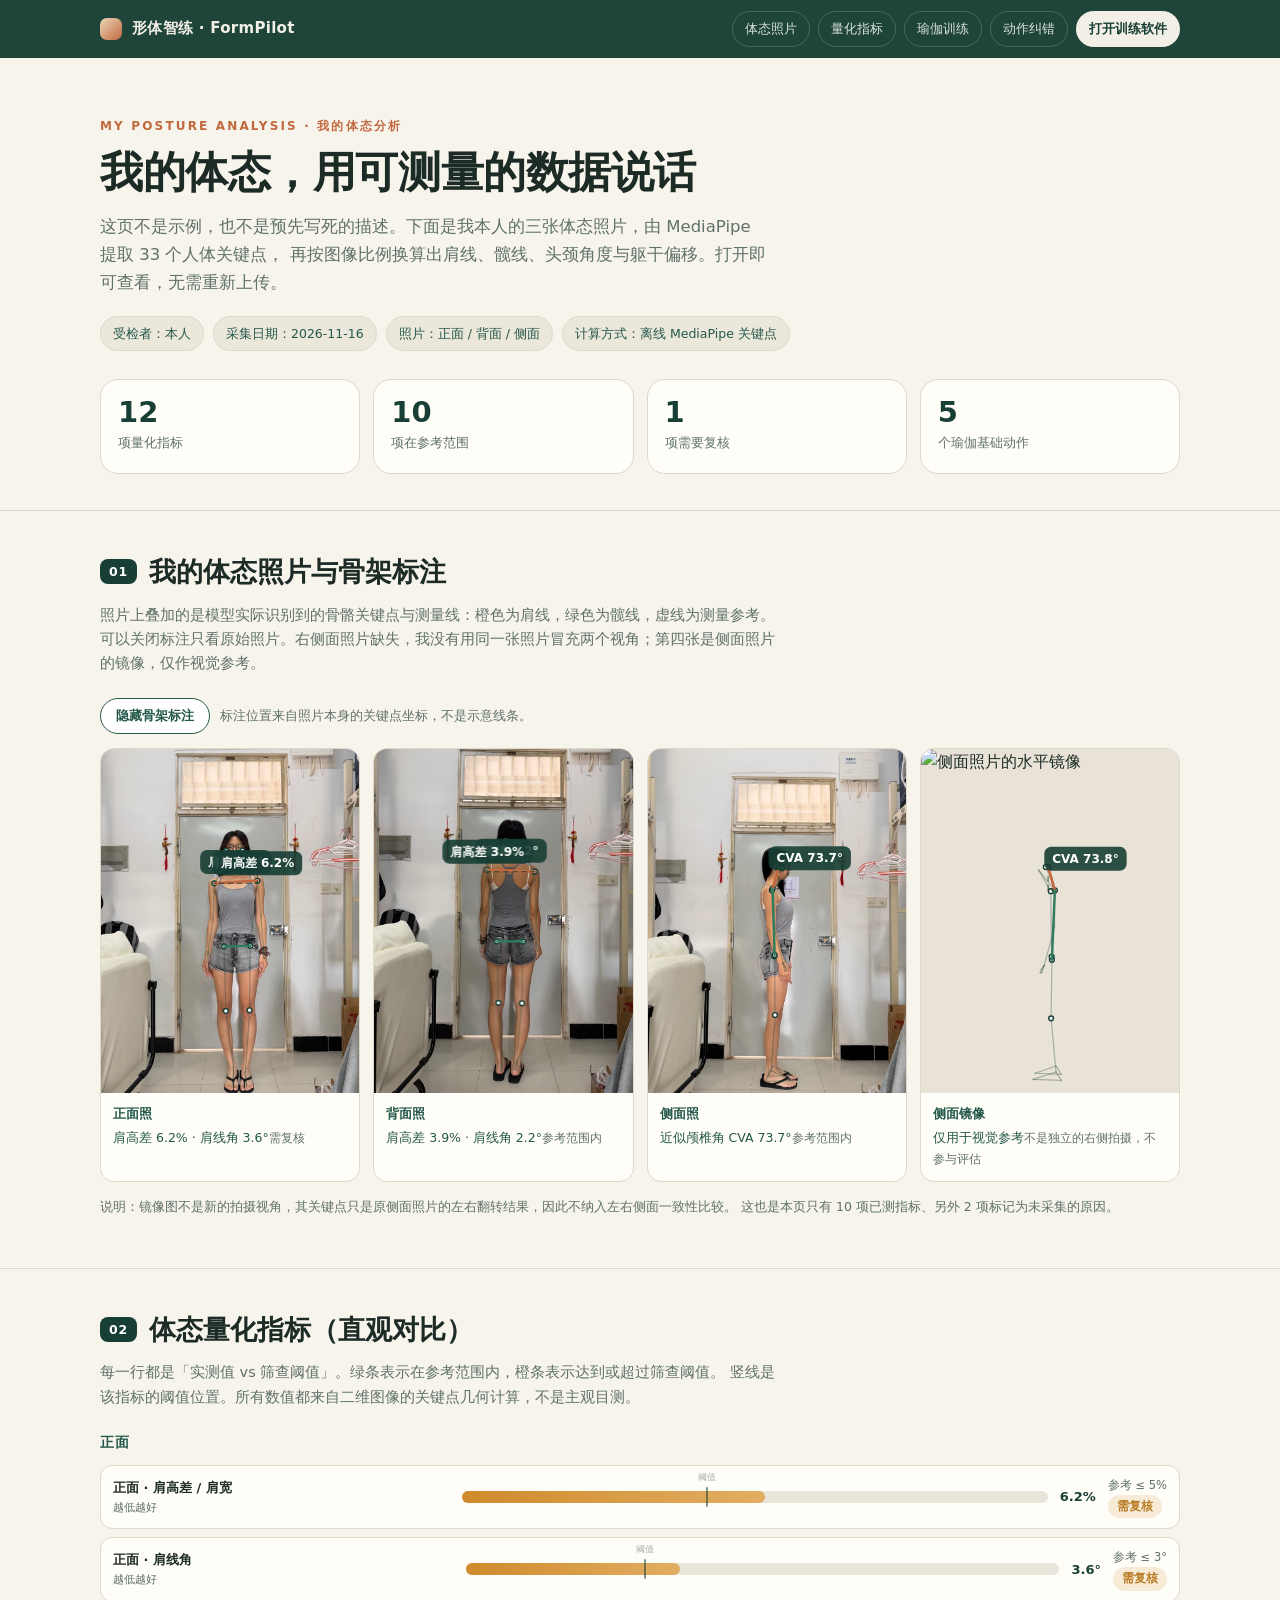
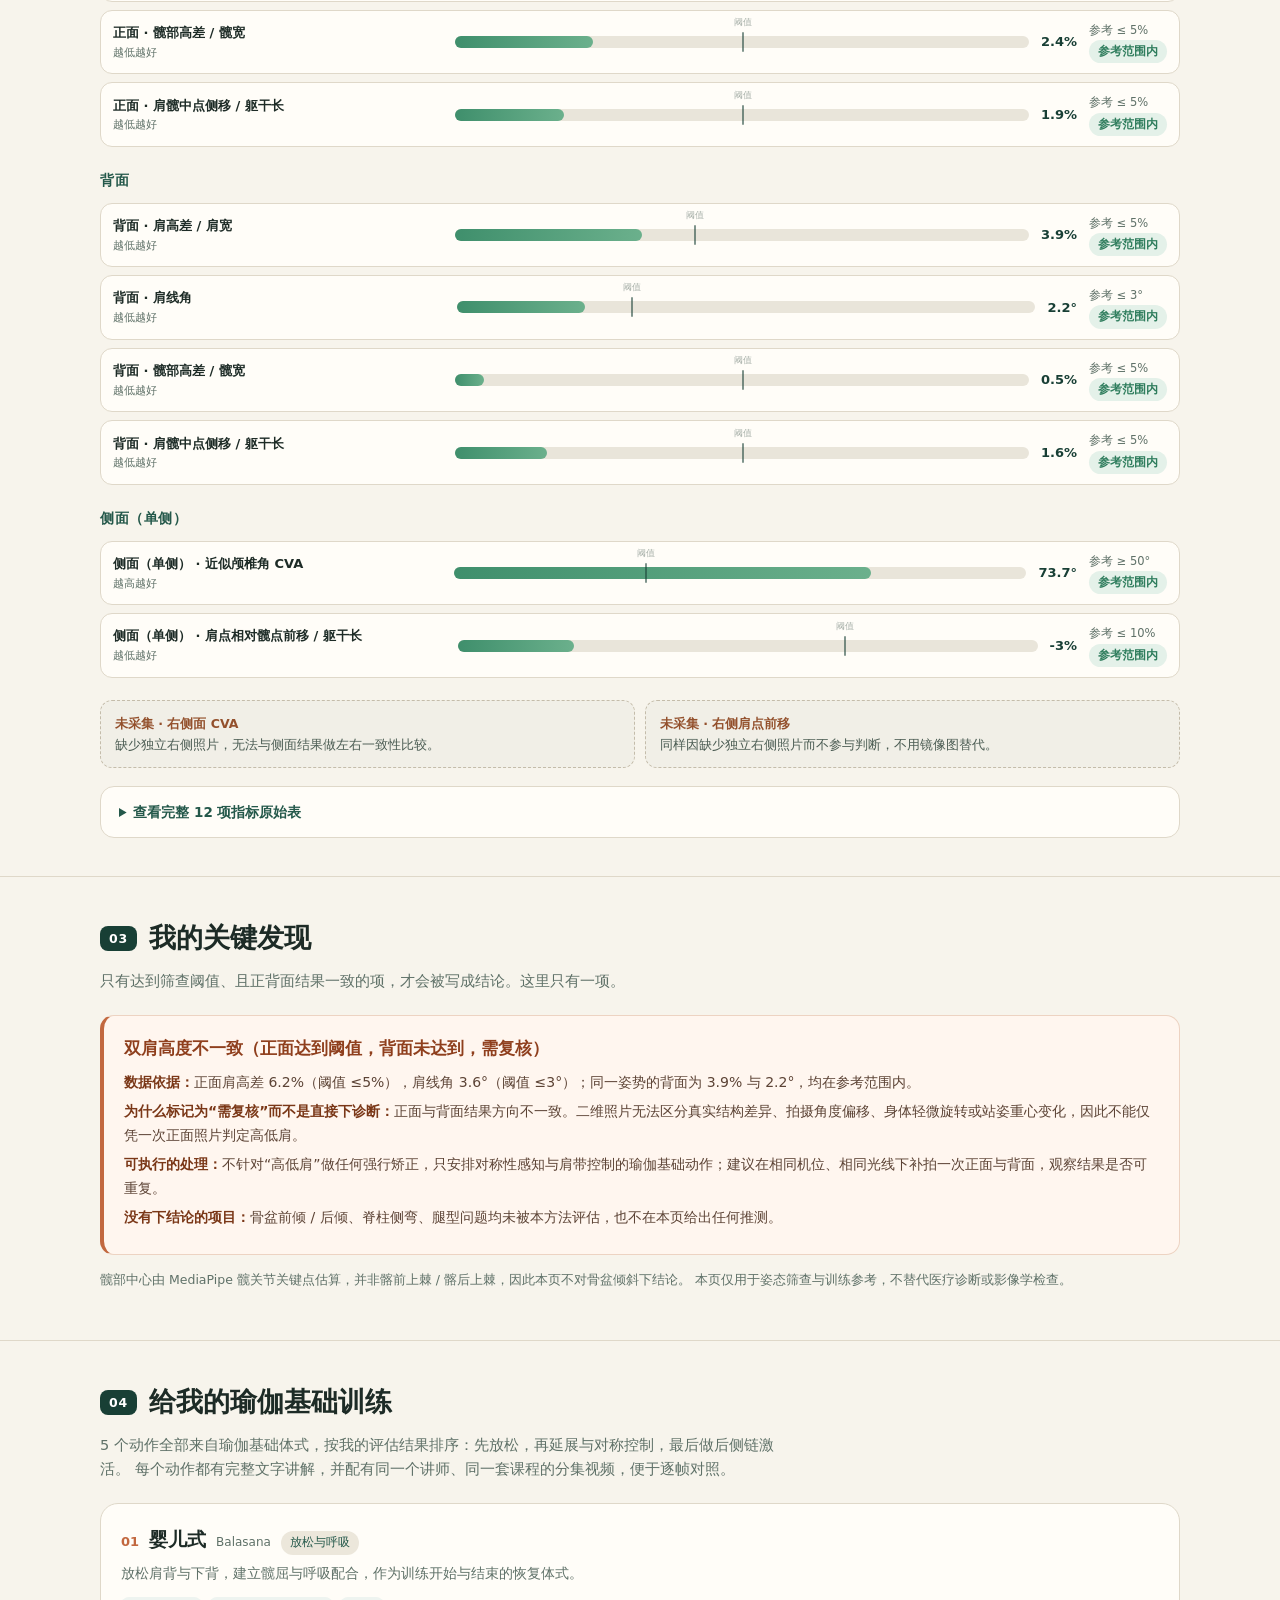
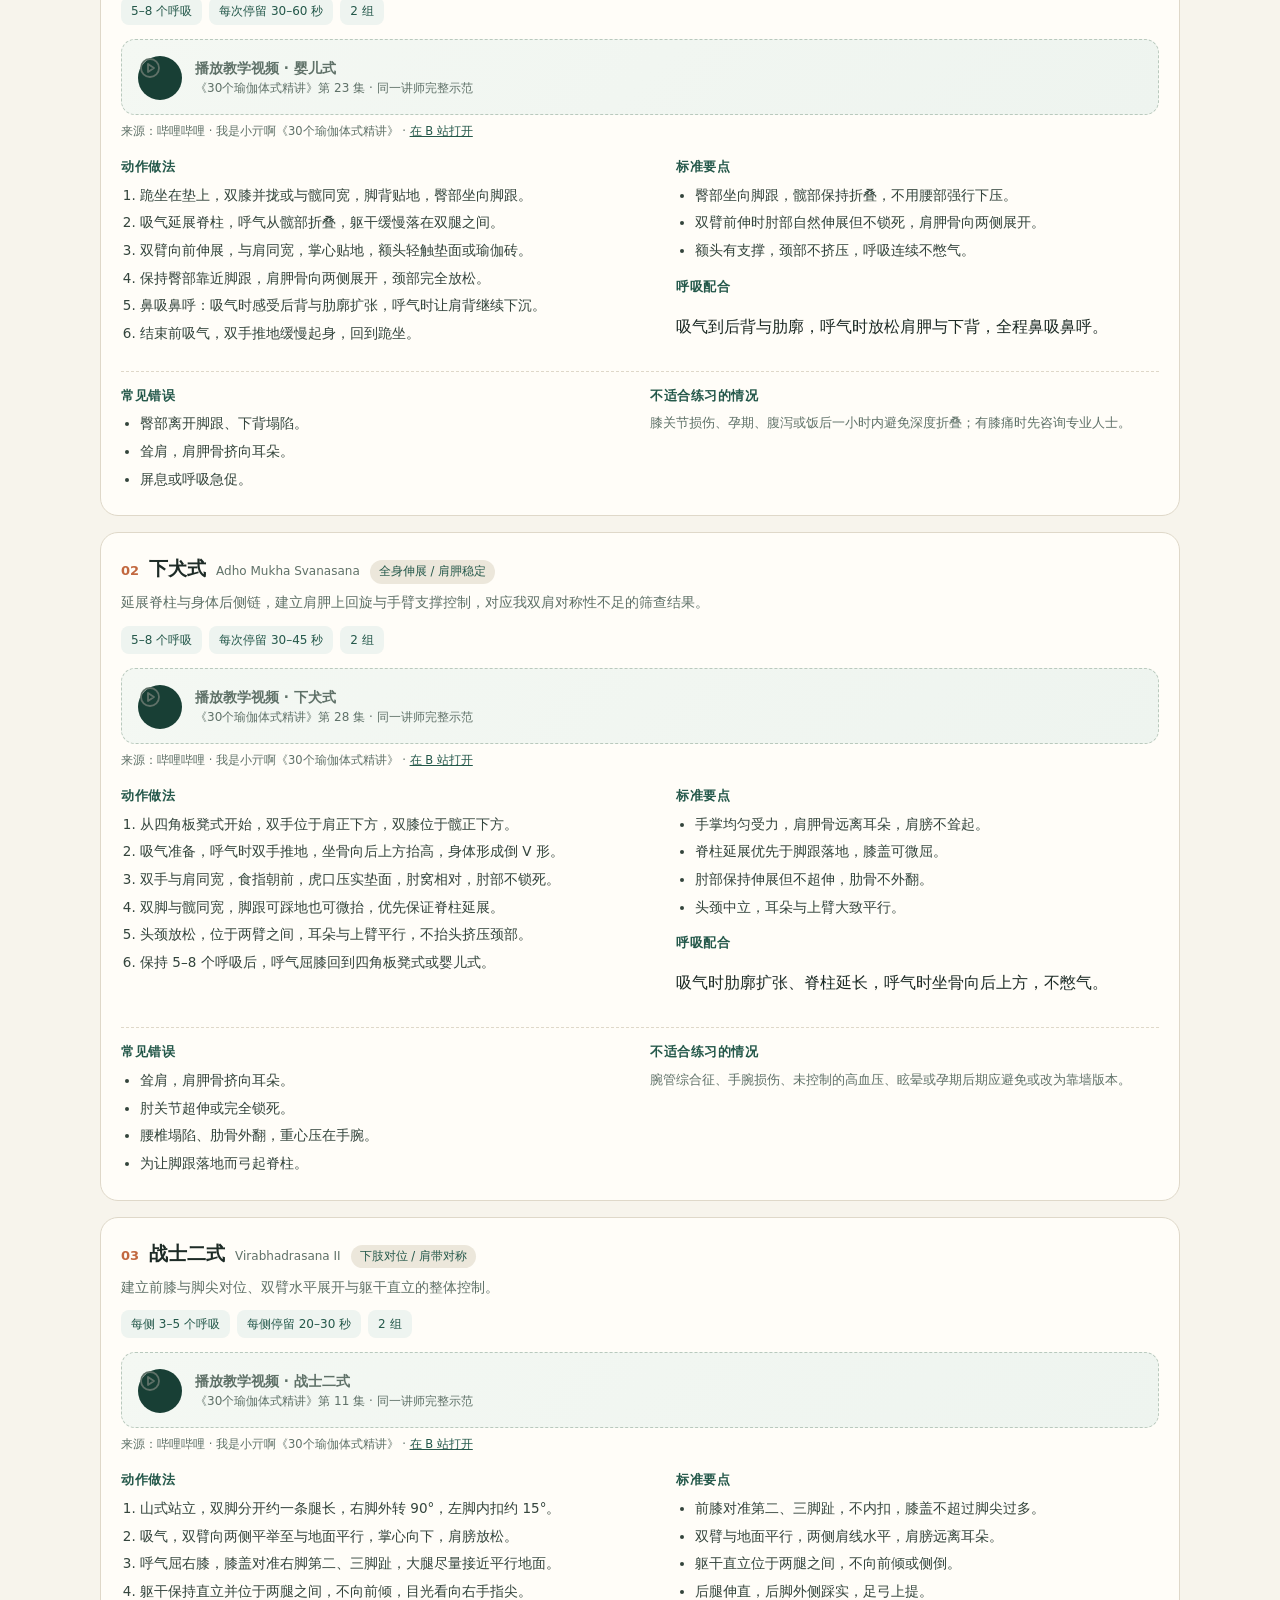
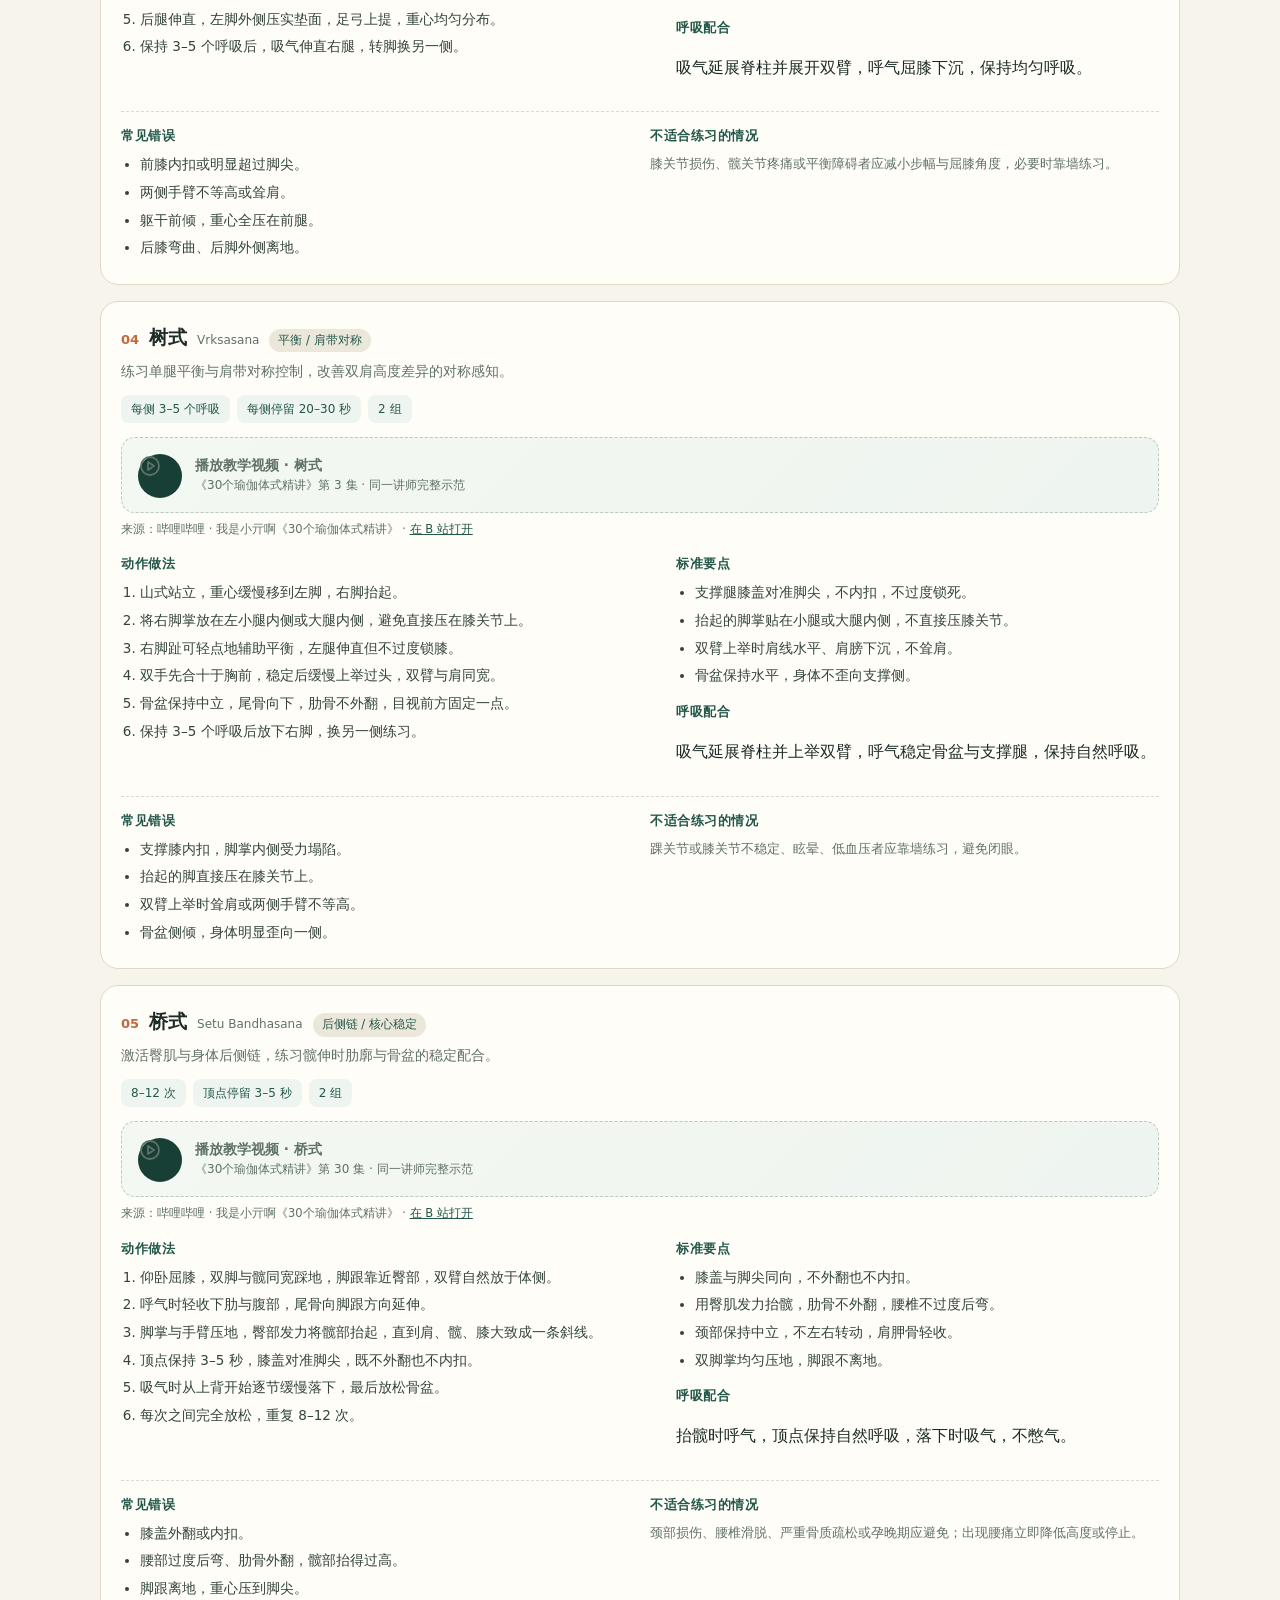
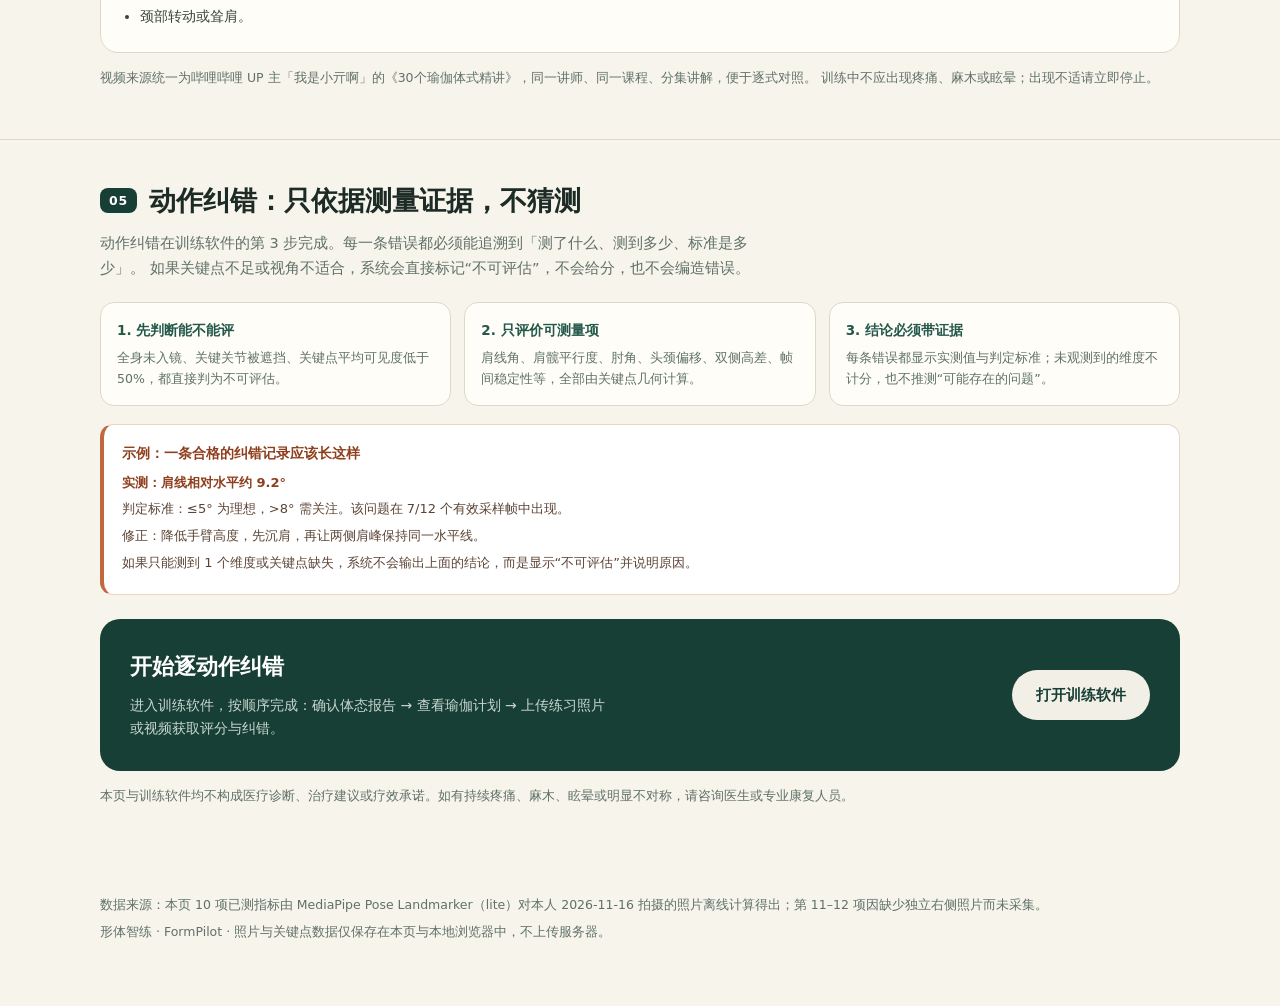
==== index.html @ f448813b "Rewrite personal posture report with photo overlays and yoga plan" ====
<!doctype html>
<html lang="zh-CN">
  <head>
    <meta charset="UTF-8" />
    <meta name="viewport" content="width=device-width, initial-scale=1.0" />
    <meta name="theme-color" content="#183f35" />
    <meta name="description" content="我的体态分析：四视图关键点量化、直观骨架标注、瑜伽基础训练与严格的动作纠错。" />
    <title>我的体态分析 · 形体智练 FormPilot</title>
    <style>
      :root {
        --forest: #183f35;
        --forest-2: #24584a;
        --cream: #f7f4ec;
        --sand: #ece7db;
        --paper: #fffdf8;
        --ink: #1d2b26;
        --muted: #5f7168;
        --terracotta: #c2683f;
        --line: #dfd8c9;
        --ok: #2f7d5d;
        --warn: #b8791f;
        --bad: #b04a3f;
        --radius: 18px;
      }
      * { box-sizing: border-box; }
      html { scroll-behavior: smooth; }
      body {
        margin: 0;
        background: var(--cream);
        color: var(--ink);
        font-family: "Noto Sans SC", "PingFang SC", "Microsoft YaHei", system-ui, sans-serif;
        line-height: 1.68;
        -webkit-font-smoothing: antialiased;
      }
      img { max-width: 100%; display: block; }
      a { color: var(--forest); }
      .wrap { width: min(1080px, 92vw); margin: 0 auto; }
      .topbar {
        position: sticky; top: 0; z-index: 30;
        background: rgba(24, 63, 53, 0.97);
        backdrop-filter: blur(8px);
        color: #f2efe6;
      }
      .topbar .wrap { display: flex; align-items: center; justify-content: space-between; gap: 14px; padding: 11px 0; }
      .brand { display: flex; align-items: center; gap: 10px; font-weight: 700; letter-spacing: .02em; font-size: 15px; }
      .brand i { width: 22px; height: 22px; border-radius: 7px; display: inline-block; background: linear-gradient(135deg, #e9d8b8, #c2683f); }
      .topbar nav { display: flex; gap: 8px; align-items: center; flex-wrap: wrap; }
      .topbar nav a {
        color: #d8e3dc; text-decoration: none; font-size: 13px;
        padding: 6px 12px; border-radius: 999px; border: 1px solid rgba(255,255,255,.18);
      }
      .topbar nav a.primary { background: #f2efe6; color: var(--forest); border-color: transparent; font-weight: 700; }
      header.hero { padding: 54px 0 24px; }
      .eyebrow { display: inline-block; font-size: 12px; letter-spacing: .18em; color: var(--terracotta); font-weight: 700; margin-bottom: 10px; }
      h1 { font-size: clamp(27px, 4vw, 43px); line-height: 1.24; margin: 0 0 14px; letter-spacing: -.01em; }
      .lede { font-size: 16.5px; color: var(--muted); max-width: 64ch; margin: 0 0 20px; }
      .meta-row { display: flex; flex-wrap: wrap; gap: 9px; }
      .chip { font-size: 12.5px; padding: 6px 12px; border-radius: 999px; background: var(--sand); color: var(--forest-2); border: 1px solid var(--line); }
      .tiles { display: grid; grid-template-columns: repeat(4, 1fr); gap: 13px; margin: 28px 0 12px; }
      .tile { background: var(--paper); border: 1px solid var(--line); border-radius: var(--radius); padding: 17px; }
      .tile b { display: block; font-size: 29px; line-height: 1.1; color: var(--forest); }
      .tile span { font-size: 12.5px; color: var(--muted); }
      section { padding: 38px 0; border-top: 1px solid var(--line); }
      .sec-head { display: flex; align-items: center; gap: 12px; margin-bottom: 8px; flex-wrap: wrap; }
      .sec-num { font-size: 12.5px; font-weight: 700; color: #fff; background: var(--forest); border-radius: 8px; padding: 2px 9px; letter-spacing: .06em; }
      h2 { font-size: clamp(21px, 2.4vw, 27px); margin: 0; }
      .sec-note { color: var(--muted); font-size: 14.5px; margin: 6px 0 22px; max-width: 74ch; }
      .photo-grid { display: grid; grid-template-columns: repeat(4, 1fr); gap: 13px; }
      figure { margin: 0; background: var(--paper); border: 1px solid var(--line); border-radius: 14px; overflow: hidden; }
      .shot { position: relative; aspect-ratio: 3 / 4; background: #e8e3d6; }
      .shot img { width: 100%; height: 100%; object-fit: contain; }
      .shot canvas { position: absolute; inset: 0; width: 100%; height: 100%; }
      figure figcaption { padding: 10px 12px 12px; font-size: 12.5px; color: var(--forest-2); }
      figure figcaption b { display: block; font-size: 13px; margin-bottom: 2px; }
      figure figcaption span { color: var(--muted); font-size: 11.5px; }
      .photo-tools { display: flex; align-items: center; gap: 10px; margin-bottom: 14px; flex-wrap: wrap; }
      .toggle-btn {
        border: 1px solid var(--forest-2); background: #fff; color: var(--forest-2);
        border-radius: 999px; padding: 8px 15px; font-size: 13px; font-weight: 600; cursor: pointer;
        font-family: inherit;
      }
      .toggle-btn[aria-pressed="false"] { opacity: .55; }
      .photo-tools .hint { font-size: 12.5px; color: var(--muted); }
      .metric-group { margin-bottom: 22px; }
      .metric-group h3 { font-size: 14px; color: var(--forest-2); margin: 0 0 10px; letter-spacing: .04em; }
      .bar-row {
        display: grid; grid-template-columns: minmax(150px, 1.15fr) minmax(160px, 2fr) auto auto;
        gap: 12px; align-items: center; padding: 10px 12px;
        background: var(--paper); border: 1px solid var(--line); border-radius: 12px; margin-bottom: 8px;
      }
      .bar-label { font-size: 13px; font-weight: 600; }
      .bar-label small { display: block; font-weight: 400; color: var(--muted); font-size: 11px; }
      .bar-track { position: relative; height: 12px; border-radius: 999px; background: #e9e5da; overflow: visible; }
      .bar-fill { height: 100%; border-radius: 999px; }
      .bar-fill.ok { background: linear-gradient(90deg, #3f8f6c, #6bb08c); }
      .bar-fill.warn { background: linear-gradient(90deg, #cf8a2c, #e2ae62); }
      .bar-fill.bad { background: linear-gradient(90deg, #b04a3f, #cf7a6f); }
      .bar-tick { position: absolute; top: -4px; bottom: -4px; width: 2px; background: var(--forest); opacity: .55; border-radius: 2px; }
      .bar-tick::after {
        content: "阈值"; position: absolute; top: -17px; left: 50%; transform: translateX(-50%);
        font-size: 9px; color: var(--muted); white-space: nowrap;
      }
      .bar-value { font-size: 13px; font-weight: 700; color: var(--forest); font-variant-numeric: tabular-nums; white-space: nowrap; }
      .bar-ref { font-size: 11.5px; color: var(--muted); white-space: nowrap; }
      .tag { display: inline-block; font-size: 11.5px; padding: 2px 9px; border-radius: 999px; white-space: nowrap; font-weight: 600; }
      .tag.ok { background: #e4f1e9; color: var(--ok); }
      .tag.warn { background: #f7ebd8; color: var(--warn); }
      .tag.bad { background: #f7e4e0; color: var(--bad); }
      .tag.neutral { background: #eeece3; color: var(--muted); }
      .unassessed { display: grid; grid-template-columns: repeat(2, 1fr); gap: 10px; margin-top: 12px; }
      .unassessed div { background: #f1efe7; border: 1px dashed #c4bcaa; border-radius: 12px; padding: 12px 14px; font-size: 12.5px; color: #4b5c53; }
      .unassessed b { color: #93502c; }
      .finding {
        margin-top: 20px; background: #fff6ef; border: 1px solid #edd3c2;
        border-left: 4px solid var(--terracotta); border-radius: 14px; padding: 18px 20px;
      }
      .finding h3 { margin: 0 0 8px; font-size: 17px; color: #8f3f1d; }
      .finding p { margin: 6px 0; font-size: 14px; color: #5c4335; }
      .finding strong { color: #7a3717; }
      .fineprint { font-size: 12.5px; color: var(--muted); margin-top: 14px; }
      details.raw { margin-top: 18px; background: var(--paper); border: 1px solid var(--line); border-radius: 14px; padding: 14px 18px; overflow-x: auto; }
      details.raw summary { cursor: pointer; font-size: 13.5px; font-weight: 700; color: var(--forest-2); }
      details.raw table { min-width: 540px; }
      table { width: 100%; border-collapse: collapse; font-size: 13px; margin-top: 12px; }
      thead th { background: var(--sand); text-align: left; padding: 10px; font-size: 12px; color: var(--forest-2); }
      tbody td { padding: 10px; border-top: 1px solid var(--line); vertical-align: top; }
      tbody td.val { font-variant-numeric: tabular-nums; font-weight: 700; color: var(--forest); white-space: nowrap; }
      .plan-grid { display: grid; gap: 16px; }
      .ex { background: var(--paper); border: 1px solid var(--line); border-radius: var(--radius); padding: 20px; }
      .ex-head { display: flex; align-items: baseline; gap: 10px; flex-wrap: wrap; margin-bottom: 4px; }
      .ex-head .idx { font-size: 13px; font-weight: 700; color: var(--terracotta); }
      .ex-head h3 { margin: 0; font-size: 19px; }
      .ex-head .sanskrit { font-size: 12px; color: var(--muted); font-weight: 400; }
      .ex-head .cat { font-size: 11.5px; color: var(--forest-2); background: var(--sand); padding: 2px 9px; border-radius: 999px; }
      .ex .target { color: var(--muted); font-size: 13.5px; margin: 6px 0 12px; }
      .dose { display: flex; flex-wrap: wrap; gap: 7px; margin-bottom: 14px; }
      .dose span { font-size: 12px; background: #eef4f0; color: var(--forest-2); border-radius: 8px; padding: 4px 10px; }
      .ex-body { display: grid; grid-template-columns: 1.05fr .95fr; gap: 22px; }
      .ex h4 { margin: 14px 0 6px; font-size: 13px; color: var(--forest-2); letter-spacing: .04em; }
      .ex h4:first-child { margin-top: 0; }
      .ex ol, .ex ul { margin: 0; padding-left: 19px; font-size: 13.5px; color: #33443c; }
      .ex li { margin: 5px 0; }
      .video-block { margin-bottom: 15px; }
      .video-poster {
        display: flex; align-items: center; gap: 13px; padding: 14px 16px;
        border: 1px dashed #b9c9bd; border-radius: 14px;
        background: linear-gradient(135deg, #f4f8f3, #eef4ef);
        cursor: pointer; color: var(--forest); width: 100%; text-align: left; font-family: inherit;
      }
      .video-poster:hover { border-color: var(--forest-2); }
      .play-badge { width: 44px; height: 44px; border-radius: 50%; background: var(--forest); color: #fff; display: grid; place-items: center; flex: 0 0 auto; }
      .video-poster strong { display: block; font-size: 13.5px; }
      .video-poster span { display: block; font-size: 12px; color: var(--muted); margin-top: 2px; }
      .video-frame { position: relative; width: 100%; aspect-ratio: 16 / 9; border-radius: 14px; overflow: hidden; background: #000; }
      .video-frame iframe { position: absolute; inset: 0; width: 100%; height: 100%; border: 0; }
      .video-source { margin-top: 8px; font-size: 11.5px; line-height: 1.55; color: var(--muted); }
      .video-source a { color: var(--forest-2); }
      .caution { margin-top: 14px; padding-top: 13px; border-top: 1px dashed var(--line); display: grid; grid-template-columns: 1fr 1fr; gap: 20px; }
      .caution p { margin: 0; font-size: 12.5px; color: var(--muted); }
      .review-grid { display: grid; grid-template-columns: repeat(3, 1fr); gap: 13px; margin: 18px 0; }
      .review-card { background: var(--paper); border: 1px solid var(--line); border-radius: 14px; padding: 16px; }
      .review-card b { display: block; font-size: 13.5px; margin-bottom: 5px; color: var(--forest-2); }
      .review-card p { margin: 0; font-size: 12.5px; color: var(--muted); }
      .evidence-demo { margin-top: 18px; background: #fff; border: 1px solid #edd3c2; border-left: 4px solid var(--terracotta); border-radius: 13px; padding: 15px 18px; }
      .evidence-demo strong { color: #8f3f1d; font-size: 14px; }
      .evidence-demo p { margin: 5px 0; font-size: 13px; color: #5c4335; }
      .evidence-demo .measured { font-weight: 700; color: #8f3f1d; }
      .cta {
        margin: 20px 0 0; background: var(--forest); color: #f2efe6; border-radius: 20px;
        padding: 30px; display: flex; gap: 24px; align-items: center; justify-content: space-between; flex-wrap: wrap;
      }
      .cta h2 { color: #fff; font-size: 22px; margin: 0 0 8px; }
      .cta p { margin: 0; color: #c9d8d1; font-size: 14px; max-width: 54ch; }
      .btn { display: inline-block; text-decoration: none; font-weight: 700; font-size: 14.5px; background: #f2efe6; color: var(--forest); padding: 13px 24px; border-radius: 999px; }
      footer { padding: 32px 0 58px; font-size: 12.5px; color: var(--muted); }
      footer p { margin: 6px 0; }
      @media (max-width: 900px) {
        .photo-grid { grid-template-columns: repeat(2, 1fr); }
        .tiles { grid-template-columns: repeat(2, 1fr); }
        .bar-row { grid-template-columns: 1fr auto; row-gap: 7px; }
        .bar-track { grid-column: 1 / -1; grid-row: 2; }
        .bar-ref { grid-column: 1 / -1; }
        .ex-body, .caution { grid-template-columns: 1fr; }
        .review-grid { grid-template-columns: 1fr; }
      }
      @media (max-width: 600px) {
        .topbar .wrap { flex-direction: column; align-items: flex-start; gap: 7px; }
        .topbar nav { width: 100%; }
        .topbar nav a { font-size: 12px; padding: 5px 10px; }
        header.hero { padding: 32px 0 14px; }
        section { padding: 28px 0; }
        .unassessed { grid-template-columns: 1fr; }
        .tile b { font-size: 24px; }
        .cta { padding: 22px; }
        .ex { padding: 16px; }
      }
      @media print {
        .topbar, .cta, .photo-tools { display: none; }
        body { background: #fff; }
        section { break-inside: avoid; }
      }
    </style>
  </head>
  <body>
    <div class="topbar">
      <div class="wrap">
        <div class="brand"><i aria-hidden="true"></i>形体智练 · FormPilot</div>
        <nav>
          <a href="#photos">体态照片</a>
          <a href="#metrics">量化指标</a>
          <a href="#yoga">瑜伽训练</a>
          <a href="#review">动作纠错</a>
          <a class="primary" href="./app.html">打开训练软件</a>
        </nav>
      </div>
    </div>

    <header class="hero">
      <div class="wrap">
        <span class="eyebrow">MY POSTURE ANALYSIS · 我的体态分析</span>
        <h1>我的体态，用可测量的数据说话</h1>
        <p class="lede">
          这页不是示例，也不是预先写死的描述。下面是我本人的三张体态照片，由 MediaPipe 提取 33 个人体关键点，
          再按图像比例换算出肩线、髋线、头颈角度与躯干偏移。打开即可查看，无需重新上传。
        </p>
        <div class="meta-row">
          <span class="chip">受检者：本人</span>
          <span class="chip">采集日期：2026-11-16</span>
          <span class="chip">照片：正面 / 背面 / 侧面</span>
          <span class="chip">计算方式：离线 MediaPipe 关键点</span>
        </div>
        <div class="tiles">
          <div class="tile"><b>12</b><span>项量化指标</span></div>
          <div class="tile"><b>10</b><span>项在参考范围</span></div>
          <div class="tile"><b>1</b><span>项需要复核</span></div>
          <div class="tile"><b>5</b><span>个瑜伽基础动作</span></div>
        </div>
      </div>
    </header>

    <section id="photos">
      <div class="wrap">
        <div class="sec-head"><span class="sec-num">01</span><h2>我的体态照片与骨架标注</h2></div>
        <p class="sec-note">
          照片上叠加的是模型实际识别到的骨骼关键点与测量线：橙色为肩线，绿色为髋线，虚线为测量参考。
          可以关闭标注只看原始照片。右侧面照片缺失，我没有用同一张照片冒充两个视角；第四张是侧面照片的镜像，仅作视觉参考。
        </p>
        <div class="photo-tools">
          <button class="toggle-btn" id="skeleton-toggle" aria-pressed="true">隐藏骨架标注</button>
          <span class="hint">标注位置来自照片本身的关键点坐标，不是示意线条。</span>
        </div>
        <div class="photo-grid" id="photo-grid">
          <figure data-view="front">
            <div class="shot"><img src="./case-assets/front.jpg" alt="正面体态照片" /><canvas></canvas></div>
            <figcaption><b>正面照</b>肩高差 6.2% · 肩线角 3.6°<span>需复核</span></figcaption>
          </figure>
          <figure data-view="back">
            <div class="shot"><img src="./case-assets/back.jpg" alt="背面体态照片" /><canvas></canvas></div>
            <figcaption><b>背面照</b>肩高差 3.9% · 肩线角 2.2°<span>参考范围内</span></figcaption>
          </figure>
          <figure data-view="side">
            <div class="shot"><img src="./case-assets/side.jpg" alt="侧面体态照片" /><canvas></canvas></div>
            <figcaption><b>侧面照</b>近似颅椎角 CVA 73.7°<span>参考范围内</span></figcaption>
          </figure>
          <figure data-view="side_mirror">
            <div class="shot"><img src="./case-assets/side-mirror.jpg" alt="侧面照片的水平镜像" /><canvas></canvas></div>
            <figcaption><b>侧面镜像</b>仅用于视觉参考<span>不是独立的右侧拍摄，不参与评估</span></figcaption>
          </figure>
        </div>
        <p class="fineprint">
          说明：镜像图不是新的拍摄视角，其关键点只是原侧面照片的左右翻转结果，因此不纳入左右侧面一致性比较。
          这也是本页只有 10 项已测指标、另外 2 项标记为未采集的原因。
        </p>
      </div>
    </section>

    <section id="metrics">
      <div class="wrap">
        <div class="sec-head"><span class="sec-num">02</span><h2>体态量化指标（直观对比）</h2></div>
        <p class="sec-note">
          每一行都是「实测值 vs 筛查阈值」。绿条表示在参考范围内，橙条表示达到或超过筛查阈值。
          竖线是该指标的阈值位置。所有数值都来自二维图像的关键点几何计算，不是主观目测。
        </p>
        <div id="metric-bars"></div>
        <div class="unassessed">
          <div><b>未采集 · 右侧面 CVA</b><br />缺少独立右侧照片，无法与侧面结果做左右一致性比较。</div>
          <div><b>未采集 · 右侧肩点前移</b><br />同样因缺少独立右侧照片而不参与判断，不用镜像图替代。</div>
        </div>
        <details class="raw">
          <summary>查看完整 12 项指标原始表</summary>
          <table>
            <thead><tr><th>评估指标</th><th>测量结果</th><th>筛查参考</th><th>结论</th></tr></thead>
            <tbody>
              <tr><td>正面 · 肩高差 / 肩宽</td><td class="val">6.2%</td><td>≤ 5%，且肩线角 ≤ 3°</td><td><span class="tag warn">需复核</span></td></tr>
              <tr><td>正面 · 肩线角</td><td class="val">3.6°</td><td>≤ 3°</td><td><span class="tag warn">需复核</span></td></tr>
              <tr><td>正面 · 髋部关键点高差 / 髋宽</td><td class="val">2.4%</td><td>≤ 5%（仅对称性参考）</td><td><span class="tag ok">未见异常</span></td></tr>
              <tr><td>正面 · 肩髋中点侧移 / 躯干长</td><td class="val">1.9%</td><td>≤ 5%</td><td><span class="tag ok">未见异常</span></td></tr>
              <tr><td>背面 · 肩高差 / 肩宽</td><td class="val">3.9%</td><td>≤ 5%</td><td><span class="tag ok">未见异常</span></td></tr>
              <tr><td>背面 · 肩线角</td><td class="val">2.2°</td><td>≤ 3°</td><td><span class="tag ok">未见异常</span></td></tr>
              <tr><td>背面 · 髋部关键点高差 / 髋宽</td><td class="val">0.5%</td><td>≤ 5%（仅对称性参考）</td><td><span class="tag ok">未见异常</span></td></tr>
              <tr><td>背面 · 肩髋中点侧移 / 躯干长</td><td class="val">1.6%</td><td>≤ 5%</td><td><span class="tag ok">未见异常</span></td></tr>
              <tr><td>侧面 · 近似颅椎角 CVA</td><td class="val">73.7°</td><td>通常 ≥ 50°</td><td><span class="tag ok">未见异常</span></td></tr>
              <tr><td>侧面 · 肩点相对髋点前移 / 躯干长</td><td class="val">-3.0%</td><td>≤ 10%</td><td><span class="tag ok">未见异常</span></td></tr>
              <tr><td>右侧面 · 近似颅椎角 CVA</td><td class="val">未采集</td><td>通常 ≥ 50°</td><td><span class="tag neutral">不可评估</span></td></tr>
              <tr><td>右侧面 · 肩点相对髋点前移 / 躯干长</td><td class="val">未采集</td><td>≤ 10%</td><td><span class="tag neutral">不可评估</span></td></tr>
            </tbody>
          </table>
        </details>
      </div>
    </section>

    <section>
      <div class="wrap">
        <div class="sec-head"><span class="sec-num">03</span><h2>我的关键发现</h2></div>
        <p class="sec-note">只有达到筛查阈值、且正背面结果一致的项，才会被写成结论。这里只有一项。</p>
        <div class="finding">
          <h3>双肩高度不一致（正面达到阈值，背面未达到，需复核）</h3>
          <p><strong>数据依据：</strong>正面肩高差 6.2%（阈值 ≤5%），肩线角 3.6°（阈值 ≤3°）；同一姿势的背面为 3.9% 与 2.2°，均在参考范围内。</p>
          <p><strong>为什么标记为“需复核”而不是直接下诊断：</strong>正面与背面结果方向不一致。二维照片无法区分真实结构差异、拍摄角度偏移、身体轻微旋转或站姿重心变化，因此不能仅凭一次正面照片判定高低肩。</p>
          <p><strong>可执行的处理：</strong>不针对“高低肩”做任何强行矫正，只安排对称性感知与肩带控制的瑜伽基础动作；建议在相同机位、相同光线下补拍一次正面与背面，观察结果是否可重复。</p>
          <p><strong>没有下结论的项目：</strong>骨盆前倾 / 后倾、脊柱侧弯、腿型问题均未被本方法评估，也不在本页给出任何推测。</p>
        </div>
        <p class="fineprint">
          髋部中心由 MediaPipe 髋关节关键点估算，并非髂前上棘 / 髂后上棘，因此本页不对骨盆倾斜下结论。
          本页仅用于姿态筛查与训练参考，不替代医疗诊断或影像学检查。
        </p>
      </div>
    </section>

    <section id="yoga">
      <div class="wrap">
        <div class="sec-head"><span class="sec-num">04</span><h2>给我的瑜伽基础训练</h2></div>
        <p class="sec-note">
          5 个动作全部来自瑜伽基础体式，按我的评估结果排序：先放松，再延展与对称控制，最后做后侧链激活。
          每个动作都有完整文字讲解，并配有同一个讲师、同一套课程的分集视频，便于逐帧对照。
        </p>
        <div class="plan-grid">
          <article class="ex">
            <div class="ex-head"><span class="idx">01</span><h3>婴儿式</h3><span class="sanskrit">Balasana</span><span class="cat">放松与呼吸</span></div>
            <p class="target">放松肩背与下背，建立髋屈与呼吸配合，作为训练开始与结束的恢复体式。</p>
            <div class="dose"><span>5–8 个呼吸</span><span>每次停留 30–60 秒</span><span>2 组</span></div>
            <div class="video-block">
              <button class="video-poster" data-src="https://player.bilibili.com/player.html?bvid=BV12K4y1U7C4&page=23&high_quality=1&danmaku=0" data-url="https://www.bilibili.com/video/BV12K4y1U7C4?p=23">
                <span class="play-badge"><svg width="24" height="24" viewBox="0 0 24 24" fill="none" stroke="currentColor" stroke-width="1.8" stroke-linecap="round" stroke-linejoin="round"><circle cx="12" cy="12" r="9"/><path d="m10 8 6 4-6 4Z"/></svg></span>
                <span><strong>播放教学视频 · 婴儿式</strong><span>《30个瑜伽体式精讲》第 23 集 · 同一讲师完整示范</span></span>
              </button>
              <div class="video-source">来源：哔哩哔哩 · 我是小亓啊《30个瑜伽体式精讲》 · <a href="https://www.bilibili.com/video/BV12K4y1U7C4?p=23" target="_blank" rel="noopener">在 B 站打开</a></div>
            </div>
            <div class="ex-body">
              <div>
                <h4>动作做法</h4>
                <ol>
                  <li>跪坐在垫上，双膝并拢或与髋同宽，脚背贴地，臀部坐向脚跟。</li>
                  <li>吸气延展脊柱，呼气从髋部折叠，躯干缓慢落在双腿之间。</li>
                  <li>双臂向前伸展，与肩同宽，掌心贴地，额头轻触垫面或瑜伽砖。</li>
                  <li>保持臀部靠近脚跟，肩胛骨向两侧展开，颈部完全放松。</li>
                  <li>鼻吸鼻呼：吸气时感受后背与肋廓扩张，呼气时让肩背继续下沉。</li>
                  <li>结束前吸气，双手推地缓慢起身，回到跪坐。</li>
                </ol>
              </div>
              <div>
                <h4>标准要点</h4>
                <ul>
                  <li>臀部坐向脚跟，髋部保持折叠，不用腰部强行下压。</li>
                  <li>双臂前伸时肘部自然伸展但不锁死，肩胛骨向两侧展开。</li>
                  <li>额头有支撑，颈部不挤压，呼吸连续不憋气。</li>
                </ul>
                <h4>呼吸配合</h4>
                <p>吸气到后背与肋廓，呼气时放松肩胛与下背，全程鼻吸鼻呼。</p>
              </div>
            </div>
            <div class="caution">
              <div><h4>常见错误</h4><ul><li>臀部离开脚跟、下背塌陷。</li><li>耸肩，肩胛骨挤向耳朵。</li><li>屏息或呼吸急促。</li></ul></div>
              <div><h4>不适合练习的情况</h4><p>膝关节损伤、孕期、腹泻或饭后一小时内避免深度折叠；有膝痛时先咨询专业人士。</p></div>
            </div>
          </article>

          <article class="ex">
            <div class="ex-head"><span class="idx">02</span><h3>下犬式</h3><span class="sanskrit">Adho Mukha Svanasana</span><span class="cat">全身伸展 / 肩胛稳定</span></div>
            <p class="target">延展脊柱与身体后侧链，建立肩胛上回旋与手臂支撑控制，对应我双肩对称性不足的筛查结果。</p>
            <div class="dose"><span>5–8 个呼吸</span><span>每次停留 30–45 秒</span><span>2 组</span></div>
            <div class="video-block">
              <button class="video-poster" data-src="https://player.bilibili.com/player.html?bvid=BV12K4y1U7C4&page=28&high_quality=1&danmaku=0" data-url="https://www.bilibili.com/video/BV12K4y1U7C4?p=28">
                <span class="play-badge"><svg width="24" height="24" viewBox="0 0 24 24" fill="none" stroke="currentColor" stroke-width="1.8" stroke-linecap="round" stroke-linejoin="round"><circle cx="12" cy="12" r="9"/><path d="m10 8 6 4-6 4Z"/></svg></span>
                <span><strong>播放教学视频 · 下犬式</strong><span>《30个瑜伽体式精讲》第 28 集 · 同一讲师完整示范</span></span>
              </button>
              <div class="video-source">来源：哔哩哔哩 · 我是小亓啊《30个瑜伽体式精讲》 · <a href="https://www.bilibili.com/video/BV12K4y1U7C4?p=28" target="_blank" rel="noopener">在 B 站打开</a></div>
            </div>
            <div class="ex-body">
              <div>
                <h4>动作做法</h4>
                <ol>
                  <li>从四角板凳式开始，双手位于肩正下方，双膝位于髋正下方。</li>
                  <li>吸气准备，呼气时双手推地，坐骨向后上方抬高，身体形成倒 V 形。</li>
                  <li>双手与肩同宽，食指朝前，虎口压实垫面，肘窝相对，肘部不锁死。</li>
                  <li>双脚与髋同宽，脚跟可踩地也可微抬，优先保证脊柱延展。</li>
                  <li>头颈放松，位于两臂之间，耳朵与上臂平行，不抬头挤压颈部。</li>
                  <li>保持 5–8 个呼吸后，呼气屈膝回到四角板凳式或婴儿式。</li>
                </ol>
              </div>
              <div>
                <h4>标准要点</h4>
                <ul>
                  <li>手掌均匀受力，肩胛骨远离耳朵，肩膀不耸起。</li>
                  <li>脊柱延展优先于脚跟落地，膝盖可微屈。</li>
                  <li>肘部保持伸展但不超伸，肋骨不外翻。</li>
                  <li>头颈中立，耳朵与上臂大致平行。</li>
                </ul>
                <h4>呼吸配合</h4>
                <p>吸气时肋廓扩张、脊柱延长，呼气时坐骨向后上方，不憋气。</p>
              </div>
            </div>
            <div class="caution">
              <div><h4>常见错误</h4><ul><li>耸肩，肩胛骨挤向耳朵。</li><li>肘关节超伸或完全锁死。</li><li>腰椎塌陷、肋骨外翻，重心压在手腕。</li><li>为让脚跟落地而弓起脊柱。</li></ul></div>
              <div><h4>不适合练习的情况</h4><p>腕管综合征、手腕损伤、未控制的高血压、眩晕或孕期后期应避免或改为靠墙版本。</p></div>
            </div>
          </article>

          <article class="ex">
            <div class="ex-head"><span class="idx">03</span><h3>战士二式</h3><span class="sanskrit">Virabhadrasana II</span><span class="cat">下肢对位 / 肩带对称</span></div>
            <p class="target">建立前膝与脚尖对位、双臂水平展开与躯干直立的整体控制。</p>
            <div class="dose"><span>每侧 3–5 个呼吸</span><span>每侧停留 20–30 秒</span><span>2 组</span></div>
            <div class="video-block">
              <button class="video-poster" data-src="https://player.bilibili.com/player.html?bvid=BV12K4y1U7C4&page=11&high_quality=1&danmaku=0" data-url="https://www.bilibili.com/video/BV12K4y1U7C4?p=11">
                <span class="play-badge"><svg width="24" height="24" viewBox="0 0 24 24" fill="none" stroke="currentColor" stroke-width="1.8" stroke-linecap="round" stroke-linejoin="round"><circle cx="12" cy="12" r="9"/><path d="m10 8 6 4-6 4Z"/></svg></span>
                <span><strong>播放教学视频 · 战士二式</strong><span>《30个瑜伽体式精讲》第 11 集 · 同一讲师完整示范</span></span>
              </button>
              <div class="video-source">来源：哔哩哔哩 · 我是小亓啊《30个瑜伽体式精讲》 · <a href="https://www.bilibili.com/video/BV12K4y1U7C4?p=11" target="_blank" rel="noopener">在 B 站打开</a></div>
            </div>
            <div class="ex-body">
              <div>
                <h4>动作做法</h4>
                <ol>
                  <li>山式站立，双脚分开约一条腿长，右脚外转 90°，左脚内扣约 15°。</li>
                  <li>吸气，双臂向两侧平举至与地面平行，掌心向下，肩膀放松。</li>
                  <li>呼气屈右膝，膝盖对准右脚第二、三脚趾，大腿尽量接近平行地面。</li>
                  <li>躯干保持直立并位于两腿之间，不向前倾，目光看向右手指尖。</li>
                  <li>后腿伸直，左脚外侧压实垫面，足弓上提，重心均匀分布。</li>
                  <li>保持 3–5 个呼吸后，吸气伸直右腿，转脚换另一侧。</li>
                </ol>
              </div>
              <div>
                <h4>标准要点</h4>
                <ul>
                  <li>前膝对准第二、三脚趾，不内扣，膝盖不超过脚尖过多。</li>
                  <li>双臂与地面平行，两侧肩线水平，肩膀远离耳朵。</li>
                  <li>躯干直立位于两腿之间，不向前倾或侧倒。</li>
                  <li>后腿伸直，后脚外侧踩实，足弓上提。</li>
                </ul>
                <h4>呼吸配合</h4>
                <p>吸气延展脊柱并展开双臂，呼气屈膝下沉，保持均匀呼吸。</p>
              </div>
            </div>
            <div class="caution">
              <div><h4>常见错误</h4><ul><li>前膝内扣或明显超过脚尖。</li><li>两侧手臂不等高或耸肩。</li><li>躯干前倾，重心全压在前腿。</li><li>后膝弯曲、后脚外侧离地。</li></ul></div>
              <div><h4>不适合练习的情况</h4><p>膝关节损伤、髋关节疼痛或平衡障碍者应减小步幅与屈膝角度，必要时靠墙练习。</p></div>
            </div>
          </article>

          <article class="ex">
            <div class="ex-head"><span class="idx">04</span><h3>树式</h3><span class="sanskrit">Vrksasana</span><span class="cat">平衡 / 肩带对称</span></div>
            <p class="target">练习单腿平衡与肩带对称控制，改善双肩高度差异的对称感知。</p>
            <div class="dose"><span>每侧 3–5 个呼吸</span><span>每侧停留 20–30 秒</span><span>2 组</span></div>
            <div class="video-block">
              <button class="video-poster" data-src="https://player.bilibili.com/player.html?bvid=BV12K4y1U7C4&page=3&high_quality=1&danmaku=0" data-url="https://www.bilibili.com/video/BV12K4y1U7C4?p=3">
                <span class="play-badge"><svg width="24" height="24" viewBox="0 0 24 24" fill="none" stroke="currentColor" stroke-width="1.8" stroke-linecap="round" stroke-linejoin="round"><circle cx="12" cy="12" r="9"/><path d="m10 8 6 4-6 4Z"/></svg></span>
                <span><strong>播放教学视频 · 树式</strong><span>《30个瑜伽体式精讲》第 3 集 · 同一讲师完整示范</span></span>
              </button>
              <div class="video-source">来源：哔哩哔哩 · 我是小亓啊《30个瑜伽体式精讲》 · <a href="https://www.bilibili.com/video/BV12K4y1U7C4?p=3" target="_blank" rel="noopener">在 B 站打开</a></div>
            </div>
            <div class="ex-body">
              <div>
                <h4>动作做法</h4>
                <ol>
                  <li>山式站立，重心缓慢移到左脚，右脚抬起。</li>
                  <li>将右脚掌放在左小腿内侧或大腿内侧，避免直接压在膝关节上。</li>
                  <li>右脚趾可轻点地辅助平衡，左腿伸直但不过度锁膝。</li>
                  <li>双手先合十于胸前，稳定后缓慢上举过头，双臂与肩同宽。</li>
                  <li>骨盆保持中立，尾骨向下，肋骨不外翻，目视前方固定一点。</li>
                  <li>保持 3–5 个呼吸后放下右脚，换另一侧练习。</li>
                </ol>
              </div>
              <div>
                <h4>标准要点</h4>
                <ul>
                  <li>支撑腿膝盖对准脚尖，不内扣，不过度锁死。</li>
                  <li>抬起的脚掌贴在小腿或大腿内侧，不直接压膝关节。</li>
                  <li>双臂上举时肩线水平、肩膀下沉，不耸肩。</li>
                  <li>骨盆保持水平，身体不歪向支撑侧。</li>
                </ul>
                <h4>呼吸配合</h4>
                <p>吸气延展脊柱并上举双臂，呼气稳定骨盆与支撑腿，保持自然呼吸。</p>
              </div>
            </div>
            <div class="caution">
              <div><h4>常见错误</h4><ul><li>支撑膝内扣，脚掌内侧受力塌陷。</li><li>抬起的脚直接压在膝关节上。</li><li>双臂上举时耸肩或两侧手臂不等高。</li><li>骨盆侧倾，身体明显歪向一侧。</li></ul></div>
              <div><h4>不适合练习的情况</h4><p>踝关节或膝关节不稳定、眩晕、低血压者应靠墙练习，避免闭眼。</p></div>
            </div>
          </article>

          <article class="ex">
            <div class="ex-head"><span class="idx">05</span><h3>桥式</h3><span class="sanskrit">Setu Bandhasana</span><span class="cat">后侧链 / 核心稳定</span></div>
            <p class="target">激活臀肌与身体后侧链，练习髋伸时肋廓与骨盆的稳定配合。</p>
            <div class="dose"><span>8–12 次</span><span>顶点停留 3–5 秒</span><span>2 组</span></div>
            <div class="video-block">
              <button class="video-poster" data-src="https://player.bilibili.com/player.html?bvid=BV12K4y1U7C4&page=30&high_quality=1&danmaku=0" data-url="https://www.bilibili.com/video/BV12K4y1U7C4?p=30">
                <span class="play-badge"><svg width="24" height="24" viewBox="0 0 24 24" fill="none" stroke="currentColor" stroke-width="1.8" stroke-linecap="round" stroke-linejoin="round"><circle cx="12" cy="12" r="9"/><path d="m10 8 6 4-6 4Z"/></svg></span>
                <span><strong>播放教学视频 · 桥式</strong><span>《30个瑜伽体式精讲》第 30 集 · 同一讲师完整示范</span></span>
              </button>
              <div class="video-source">来源：哔哩哔哩 · 我是小亓啊《30个瑜伽体式精讲》 · <a href="https://www.bilibili.com/video/BV12K4y1U7C4?p=30" target="_blank" rel="noopener">在 B 站打开</a></div>
            </div>
            <div class="ex-body">
              <div>
                <h4>动作做法</h4>
                <ol>
                  <li>仰卧屈膝，双脚与髋同宽踩地，脚跟靠近臀部，双臂自然放于体侧。</li>
                  <li>呼气时轻收下肋与腹部，尾骨向脚跟方向延伸。</li>
                  <li>脚掌与手臂压地，臀部发力将髋部抬起，直到肩、髋、膝大致成一条斜线。</li>
                  <li>顶点保持 3–5 秒，膝盖对准脚尖，既不外翻也不内扣。</li>
                  <li>吸气时从上背开始逐节缓慢落下，最后放松骨盆。</li>
                  <li>每次之间完全放松，重复 8–12 次。</li>
                </ol>
              </div>
              <div>
                <h4>标准要点</h4>
                <ul>
                  <li>膝盖与脚尖同向，不外翻也不内扣。</li>
                  <li>用臀肌发力抬髋，肋骨不外翻，腰椎不过度后弯。</li>
                  <li>颈部保持中立，不左右转动，肩胛骨轻收。</li>
                  <li>双脚掌均匀压地，脚跟不离地。</li>
                </ul>
                <h4>呼吸配合</h4>
                <p>抬髋时呼气，顶点保持自然呼吸，落下时吸气，不憋气。</p>
              </div>
            </div>
            <div class="caution">
              <div><h4>常见错误</h4><ul><li>膝盖外翻或内扣。</li><li>腰部过度后弯、肋骨外翻，髋部抬得过高。</li><li>脚跟离地，重心压到脚尖。</li><li>颈部转动或耸肩。</li></ul></div>
              <div><h4>不适合练习的情况</h4><p>颈部损伤、腰椎滑脱、严重骨质疏松或孕晚期应避免；出现腰痛立即降低高度或停止。</p></div>
            </div>
          </article>
        </div>
        <p class="fineprint">
          视频来源统一为哔哩哔哩 UP 主「我是小亓啊」的《30个瑜伽体式精讲》，同一讲师、同一课程、分集讲解，便于逐式对照。
          训练中不应出现疼痛、麻木或眩晕；出现不适请立即停止。
        </p>
      </div>
    </section>

    <section id="review">
      <div class="wrap">
        <div class="sec-head"><span class="sec-num">05</span><h2>动作纠错：只依据测量证据，不猜测</h2></div>
        <p class="sec-note">
          动作纠错在训练软件的第 3 步完成。每一条错误都必须能追溯到「测了什么、测到多少、标准是多少」。
          如果关键点不足或视角不适合，系统会直接标记“不可评估”，不会给分，也不会编造错误。
        </p>
        <div class="review-grid">
          <div class="review-card"><b>1. 先判断能不能评</b><p>全身未入镜、关键关节被遮挡、关键点平均可见度低于 50%，都直接判为不可评估。</p></div>
          <div class="review-card"><b>2. 只评价可测量项</b><p>肩线角、肩髋平行度、肘角、头颈偏移、双侧高差、帧间稳定性等，全部由关键点几何计算。</p></div>
          <div class="review-card"><b>3. 结论必须带证据</b><p>每条错误都显示实测值与判定标准；未观测到的维度不计分，也不推测“可能存在的问题”。</p></div>
        </div>
        <div class="evidence-demo">
          <strong>示例：一条合格的纠错记录应该长这样</strong>
          <p class="measured">实测：肩线相对水平约 9.2°</p>
          <p>判定标准：≤5° 为理想，&gt;8° 需关注。该问题在 7/12 个有效采样帧中出现。</p>
          <p>修正：降低手臂高度，先沉肩，再让两侧肩峰保持同一水平线。</p>
          <p>如果只能测到 1 个维度或关键点缺失，系统不会输出上面的结论，而是显示“不可评估”并说明原因。</p>
        </div>
        <div class="cta" style="margin-top:24px">
          <div>
            <h2>开始逐动作纠错</h2>
            <p>进入训练软件，按顺序完成：确认体态报告 → 查看瑜伽计划 → 上传练习照片或视频获取评分与纠错。</p>
          </div>
          <a class="btn" href="./app.html">打开训练软件</a>
        </div>
        <p class="fineprint">
          本页与训练软件均不构成医疗诊断、治疗建议或疗效承诺。如有持续疼痛、麻木、眩晕或明显不对称，请咨询医生或专业康复人员。
        </p>
      </div>
    </section>

    <footer>
      <div class="wrap">
        <p>数据来源：本页 10 项已测指标由 MediaPipe Pose Landmarker（lite）对本人 2026-11-16 拍摄的照片离线计算得出；第 11–12 项因缺少独立右侧照片而未采集。</p>
        <p>形体智练 · FormPilot · 照片与关键点数据仅保存在本页与本地浏览器中，不上传服务器。</p>
      </div>
    </footer>

    <script id="profile-data" type="application/json">{"generatedAt":"2026-11-16","source":"MediaPipe Pose Landmarker (lite) 离线提取","images":{"front":{"file":"case-assets/front.jpg","width":825,"height":1100,"landmarks":[{"x":0.51854,"y":0.29886,"z":-0.24521,"visibility":1.0},{"x":0.52805,"y":0.28742,"z":-0.2073,"visibility":0.9999},{"x":0.53484,"y":0.28784,"z":-0.20719,"visibility":0.9999},{"x":0.53972,"y":0.28829,"z":-0.20723,"visibility":0.9999},{"x":0.50737,"y":0.28745,"z":-0.21343,"visibility":0.9999},{"x":0.50019,"y":0.28791,"z":-0.21351,"visibility":0.9999},{"x":0.49395,"y":0.28848,"z":-0.21345,"visibility":0.9999},{"x":0.5473,"y":0.29552,"z":-0.01081,"visibility":0.9999},{"x":0.4848,"y":0.29598,"z":-0.03655,"visibility":0.9999},{"x":0.5321,"y":0.31334,"z":-0.17294,"visibility":0.9999},{"x":0.50495,"y":0.31306,"z":-0.18112,"visibility":0.9999},{"x":0.60573,"y":0.38229,"z":0.08606,"visibility":0.9999},{"x":0.43877,"y":0.39006,"z":0.03649,"visibility":0.9998},{"x":0.61941,"y":0.48605,"z":0.16531,"visibility":0.9586},{"x":0.434,"y":0.49424,"z":0.07488,"visibility":0.9634},{"x":0.63023,"y":0.57977,"z":0.03655,"visibility":0.959},{"x":0.41445,"y":0.58846,"z":-0.04062,"visibility":0.9667},{"x":0.6356,"y":0.60887,"z":0.00622,"visibility":0.9393},{"x":0.40904,"y":0.61977,"z":-0.08599,"visibility":0.9507},{"x":0.6288,"y":0.60723,"z":-0.05641,"visibility":0.9438},{"x":0.41714,"y":0.61959,"z":-0.13389,"visibility":0.9545},{"x":0.62596,"y":0.59825,"z":0.00969,"visibility":0.9426},{"x":0.42427,"y":0.60709,"z":-0.06205,"visibility":0.9513},{"x":0.57765,"y":0.57171,"z":0.01897,"visibility":0.9998},{"x":0.47644,"y":0.57356,"z":-0.01916,"visibility":0.9997},{"x":0.57521,"y":0.75885,"z":-0.08344,"visibility":0.9775},{"x":0.48341,"y":0.76084,"z":-0.11423,"visibility":0.9827},{"x":0.56059,"y":0.92691,"z":-0.02731,"visibility":0.9567},{"x":0.51251,"y":0.92171,"z":-0.08094,"visibility":0.9743},{"x":0.55627,"y":0.94151,"z":-0.03243,"visibility":0.5887},{"x":0.51437,"y":0.94253,"z":-0.08995,"visibility":0.6199},{"x":0.56405,"y":0.97768,"z":-0.23062,"visibility":0.9497},{"x":0.51226,"y":0.97672,"z":-0.2981,"visibility":0.9631}]},"back":{"file":"case-assets/back.jpg","width":825,"height":1100,"landmarks":[{"x":0.53996,"y":0.27134,"z":0.30372,"visibility":0.9998},{"x":0.53182,"y":0.26052,"z":0.26262,"visibility":0.9996},{"x":0.52528,"y":0.26005,"z":0.26254,"visibility":0.9996},{"x":0.51856,"y":0.25986,"z":0.2626,"visibility":0.9996},{"x":0.54908,"y":0.26209,"z":0.24907,"visibility":0.9996},{"x":0.55461,"y":0.26287,"z":0.2489,"visibility":0.9996},{"x":0.55999,"y":0.26353,"z":0.24892,"visibility":0.9996},{"x":0.50738,"y":0.26725,"z":0.1303,"visibility":0.9994},{"x":0.56351,"y":0.27049,"z":0.07195,"visibility":0.9994},{"x":0.52679,"y":0.28315,"z":0.26694,"visibility":0.9997},{"x":0.54876,"y":0.2848,"z":0.24983,"visibility":0.9995},{"x":0.43709,"y":0.35089,"z":0.08197,"visibility":0.9998},{"x":0.61928,"y":0.35622,"z":-0.03377,"visibility":0.9998},{"x":0.41512,"y":0.46766,"z":0.08905,"visibility":0.9165},{"x":0.62343,"y":0.46587,"z":-0.03437,"visibility":0.9797},{"x":0.42671,"y":0.5587,"z":0.10441,"visibility":0.7023},{"x":0.626,"y":0.56175,"z":0.03843,"visibility":0.8809},{"x":0.41885,"y":0.57917,"z":0.10727,"visibility":0.6035},{"x":0.63285,"y":0.58724,"z":0.0215,"visibility":0.7958},{"x":0.42421,"y":0.57593,"z":0.08447,"visibility":0.5899},{"x":0.62673,"y":0.58537,"z":0.01855,"visibility":0.7867},{"x":0.42851,"y":0.56867,"z":0.0981,"visibility":0.564},{"x":0.6234,"y":0.57535,"z":0.03866,"visibility":0.7451},{"x":0.47343,"y":0.55872,"z":0.04262,"visibility":0.9996},{"x":0.57427,"y":0.55907,"z":-0.04262,"visibility":0.9997},{"x":0.47998,"y":0.73726,"z":0.0975,"visibility":0.876},{"x":0.57046,"y":0.73845,"z":-0.03097,"visibility":0.9624},{"x":0.49447,"y":0.9032,"z":0.12925,"visibility":0.9049},{"x":0.54864,"y":0.90596,"z":0.04111,"visibility":0.948},{"x":0.49268,"y":0.93221,"z":0.12864,"visibility":0.8275},{"x":0.54574,"y":0.93225,"z":0.04635,"visibility":0.9229},{"x":0.48877,"y":0.93542,"z":0.03879,"visibility":0.7759},{"x":0.54127,"y":0.93028,"z":-0.04199,"visibility":0.8246}]},"side":{"file":"case-assets/side.jpg","width":825,"height":1100,"landmarks":[{"x":0.54888,"y":0.35911,"z":-0.096,"visibility":0.9998},{"x":0.54082,"y":0.34462,"z":-0.0802,"visibility":0.9997},{"x":0.53996,"y":0.34403,"z":-0.0801,"visibility":0.9997},{"x":0.53917,"y":0.34348,"z":-0.08,"visibility":0.9998},{"x":0.53724,"y":0.3438,"z":-0.13375,"visibility":0.9997},{"x":0.53383,"y":0.34269,"z":-0.13397,"visibility":0.9997},{"x":0.53013,"y":0.34165,"z":-0.13393,"visibility":0.9998},{"x":0.51783,"y":0.34599,"z":0.02843,"visibility":0.9994},{"x":0.50638,"y":0.34465,"z":-0.20724,"visibility":0.9995},{"x":0.54377,"y":0.37014,"z":-0.04733,"visibility":0.9993},{"x":0.53912,"y":0.36819,"z":-0.11633,"visibility":0.9993},{"x":0.47946,"y":0.41034,"z":0.20575,"visibility":0.9995},{"x":0.48271,"y":0.40537,"z":-0.31162,"visibility":0.9999},{"x":0.48247,"y":0.51893,"z":0.25658,"visibility":0.1211},{"x":0.48759,"y":0.51709,"z":-0.35578,"visibility":0.9841},{"x":0.51581,"y":0.61448,"z":0.12301,"visibility":0.1346},{"x":0.52263,"y":0.62114,"z":-0.30689,"visibility":0.9305},{"x":0.5186,"y":0.64118,"z":0.11168,"visibility":0.1395},{"x":0.52935,"y":0.64435,"z":-0.34563,"visibility":0.887},{"x":0.52275,"y":0.64115,"z":0.0675,"visibility":0.1405},{"x":0.53665,"y":0.64367,"z":-0.34299,"visibility":0.8812},{"x":0.52151,"y":0.62933,"z":0.09834,"visibility":0.143},{"x":0.53533,"y":0.63676,"z":-0.30264,"visibility":0.8548},{"x":0.48899,"y":0.60223,"z":0.16351,"visibility":0.999},{"x":0.49046,"y":0.59836,"z":-0.16316,"visibility":0.9997},{"x":0.49129,"y":0.76639,"z":0.20416,"visibility":0.3424},{"x":0.49187,"y":0.77267,"z":-0.16724,"visibility":0.9461},{"x":0.48255,"y":0.92098,"z":0.28659,"visibility":0.6027},{"x":0.47763,"y":0.93453,"z":-0.11692,"visibility":0.9505},{"x":0.46079,"y":0.95033,"z":0.28466,"visibility":0.6872},{"x":0.45277,"y":0.96552,"z":-0.11736,"visibility":0.9372},{"x":0.55902,"y":0.94755,"z":0.17532,"visibility":0.751},{"x":0.56105,"y":0.96346,"z":-0.24888,"visibility":0.9471}]},"side_mirror":{"file":"case-assets/side-mirror.jpg","width":825,"height":1100,"landmarks":[{"x":0.45515,"y":0.35099,"z":-0.10052,"visibility":0.9995},{"x":0.46499,"y":0.33869,"z":-0.13682,"visibility":0.9994},{"x":0.46785,"y":0.33836,"z":-0.13685,"visibility":0.9994},{"x":0.47062,"y":0.33813,"z":-0.13691,"visibility":0.9995},{"x":0.46237,"y":0.33885,"z":-0.08387,"visibility":0.9992},{"x":0.46327,"y":0.3386,"z":-0.084,"visibility":0.9991},{"x":0.46418,"y":0.33834,"z":-0.08403,"visibility":0.9992},{"x":0.49219,"y":0.34312,"z":-0.21494,"visibility":0.9991},{"x":0.48311,"y":0.34276,"z":0.02451,"visibility":0.9986},{"x":0.46243,"y":0.363,"z":-0.12233,"visibility":0.9993},{"x":0.45844,"y":0.36319,"z":-0.05237,"visibility":0.9988},{"x":0.5183,"y":0.41068,"z":-0.32612,"visibility":1.0},{"x":0.50254,"y":0.41309,"z":0.18611,"visibility":0.9992},{"x":0.5171,"y":0.51857,"z":-0.38249,"visibility":0.9956},{"x":0.50649,"y":0.52081,"z":0.28719,"visibility":0.0943},{"x":0.47709,"y":0.62796,"z":-0.34557,"visibility":0.9724},{"x":0.4866,"y":0.60928,"z":0.20272,"visibility":0.1398},{"x":0.4682,"y":0.64932,"z":-0.3874,"visibility":0.948},{"x":0.48771,"y":0.63593,"z":0.19154,"visibility":0.1502},{"x":0.46129,"y":0.65018,"z":-0.39126,"visibility":0.9453},{"x":0.47513,"y":0.63727,"z":0.14919,"visibility":0.1551},{"x":0.46346,"y":0.64246,"z":-0.34305,"visibility":0.9312},{"x":0.4819,"y":0.62421,"z":0.17972,"visibility":0.1531},{"x":0.50685,"y":0.61235,"z":-0.16332,"visibility":0.9996},{"x":0.5059,"y":0.60287,"z":0.16342,"visibility":0.9988},{"x":0.50385,"y":0.78218,"z":-0.14887,"visibility":0.9398},{"x":0.50976,"y":0.7715,"z":0.20472,"visibility":0.3878},{"x":0.52287,"y":0.9381,"z":-0.03079,"visibility":0.9569},{"x":0.52376,"y":0.92071,"z":0.3341,"visibility":0.5931},{"x":0.54352,"y":0.96229,"z":-0.02434,"visibility":0.9323},{"x":0.54214,"y":0.94472,"z":0.33818,"visibility":0.6705},{"x":0.43353,"y":0.95961,"z":-0.15619,"visibility":0.9553},{"x":0.44069,"y":0.94174,"z":0.23302,"visibility":0.7355}]}},"metrics":{"front":{"shoulderDiffPct":6.2,"shoulderAngle":3.6,"hipDiffPct":2.4,"trunkOffsetPct":1.9,"higherShoulder":"left","shoulderPixel":{"left":[499.7,420.5],"right":[362.0,429.1]},"hipPixel":{"left":[476.6,628.9],"right":[393.1,630.9]}},"back":{"shoulderDiffPct":3.9,"shoulderAngle":2.2,"hipDiffPct":0.5,"trunkOffsetPct":1.6,"higherShoulder":"left","shoulderPixel":{"left":[360.6,386.0],"right":[510.9,391.8]},"hipPixel":{"left":[390.6,614.6],"right":[473.8,615.0]}},"side":{"side":"right","cva":73.7,"anteriorKnown":true,"earAnterior":true,"roundedOffsetPct":-3.0,"cvaPoints":{"ear":[417.8,379.1],"shoulder":[398.2,445.9],"hip":[404.6,658.2]},"visibility":1.0},"side_mirror":{"side":"left","cva":73.8,"anteriorKnown":true,"earAnterior":true,"roundedOffsetPct":-4.3,"cvaPoints":{"ear":[406.1,377.4],"shoulder":[427.6,451.7],"hip":[418.2,673.6]},"visibility":1.0}}}</script>

    <script>
      (function () {
        const data = JSON.parse(document.getElementById('profile-data').textContent);
        const showSkeleton = { value: true };

        const metrics = [
          { group: '正面', label: '肩高差 / 肩宽', value: 6.2, unit: '%', ref: '≤ 5%', status: 'warn', max: 12, threshold: 5 },
          { group: '正面', label: '肩线角', value: 3.6, unit: '°', ref: '≤ 3°', status: 'warn', max: 10, threshold: 3 },
          { group: '正面', label: '髋部高差 / 髋宽', value: 2.4, unit: '%', ref: '≤ 5%', status: 'ok', max: 10, threshold: 5 },
          { group: '正面', label: '肩髋中点侧移 / 躯干长', value: 1.9, unit: '%', ref: '≤ 5%', status: 'ok', max: 10, threshold: 5 },
          { group: '背面', label: '肩高差 / 肩宽', value: 3.9, unit: '%', ref: '≤ 5%', status: 'ok', max: 12, threshold: 5 },
          { group: '背面', label: '肩线角', value: 2.2, unit: '°', ref: '≤ 3°', status: 'ok', max: 10, threshold: 3 },
          { group: '背面', label: '髋部高差 / 髋宽', value: 0.5, unit: '%', ref: '≤ 5%', status: 'ok', max: 10, threshold: 5 },
          { group: '背面', label: '肩髋中点侧移 / 躯干长', value: 1.6, unit: '%', ref: '≤ 5%', status: 'ok', max: 10, threshold: 5 },
          { group: '侧面（单侧）', label: '近似颅椎角 CVA', value: 73.7, unit: '°', ref: '≥ 50°', status: 'ok', min: 30, max: 90, threshold: 50, higherBetter: true },
          { group: '侧面（单侧）', label: '肩点相对髋点前移 / 躯干长', value: -3.0, unit: '%', ref: '≤ 10%', status: 'ok', max: 15, threshold: 10, absolute: true }
        ];

        function renderBars() {
          const root = document.getElementById('metric-bars');
          const groups = [...new Set(metrics.map((item) => item.group))];
          root.innerHTML = groups.map((group) => {
            const rows = metrics.filter((item) => item.group === group).map((item) => {
              const value = item.absolute ? Math.abs(item.value) : item.value;
              const min = Number.isFinite(item.min) ? item.min : 0;
              const max = item.max;
              const percent = Math.max(2, Math.min(100, (value - min) / (max - min) * 100));
              const tick = Math.max(0, Math.min(100, (item.threshold - min) / (max - min) * 100));
              return `<div class="bar-row">
                <div class="bar-label">${group} · ${item.label}<small>${item.higherBetter ? '越高越好' : '越低越好'}</small></div>
                <div class="bar-track"><div class="bar-fill ${item.status}" style="width:${percent}%"></div><div class="bar-tick" style="left:${tick}%"></div></div>
                <div class="bar-value">${item.value > 0 ? '' : ''}${item.value}${item.unit}</div>
                <div class="bar-ref">参考 ${item.ref}<br /><span class="tag ${item.status}">${item.status === 'ok' ? '参考范围内' : '需复核'}</span></div>
              </div>`;
            }).join('');
            return `<div class="metric-group"><h3>${group}</h3>${rows}</div>`;
          }).join('');
        }

        const CONNECTIONS = [
          [0, 11], [0, 12], [11, 12], [11, 13], [13, 15], [12, 14], [14, 16],
          [11, 23], [12, 24], [23, 24], [23, 25], [25, 27], [24, 26], [26, 28],
          [27, 31], [28, 32], [27, 29], [29, 31], [28, 30], [30, 32],
          [15, 17], [15, 19], [15, 21], [16, 18], [16, 20], [16, 22], [17, 19], [18, 20]
        ];
        const KEY_POINTS = [7, 8, 11, 12, 23, 24, 25, 26];

        function roundRect(ctx, x, y, w, h, r) {
          ctx.beginPath();
          ctx.moveTo(x + r, y);
          ctx.arcTo(x + w, y, x + w, y + h, r);
          ctx.arcTo(x + w, y + h, x, y + h, r);
          ctx.arcTo(x, y + h, x, y, r);
          ctx.arcTo(x, y, x + w, y, r);
          ctx.closePath();
        }
        function label(ctx, text, x, y, color) {
          ctx.font = '600 12px "PingFang SC", system-ui, sans-serif';
          const w = ctx.measureText(text).width + 16;
          const h = 24;
          let lx = Math.max(4, Math.min(x - w / 2, ctx.canvas.clientWidth - w - 4));
          let ly = Math.max(4, y - h - 8);
          ctx.fillStyle = 'rgba(24,63,53,.9)';
          roundRect(ctx, lx, ly, w, h, 7);
          ctx.fill();
          ctx.fillStyle = '#fff';
          ctx.fillText(text, lx + 8, ly + 16);
        }

        function drawFigure(figure) {
          const view = figure.dataset.view;
          const image = data.images[view];
          if (!image) return;
          const img = figure.querySelector('img');
          const canvas = figure.querySelector('canvas');
          const box = canvas.parentElement.getBoundingClientRect();
          if (!box.width || !box.height) return;
          const dpr = Math.min(window.devicePixelRatio || 1, 2);
          canvas.width = box.width * dpr;
          canvas.height = box.height * dpr;
          const ctx = canvas.getContext('2d');
          ctx.setTransform(dpr, 0, 0, dpr, 0, 0);
          ctx.clearRect(0, 0, box.width, box.height);
          if (!showSkeleton.value) return;

          const iw = img.naturalWidth || image.width;
          const ih = img.naturalHeight || image.height;
          const scale = Math.min(box.width / iw, box.height / ih);
          const dw = iw * scale;
          const dh = ih * scale;
          const ox = (box.width - dw) / 2;
          const oy = (box.height - dh) / 2;
          const pt = (index) => ({ x: ox + image.landmarks[index].x * dw, y: oy + image.landmarks[index].y * dh });
          const lw = Math.max(1.6, box.width / 190);

          ctx.lineCap = 'round';
          ctx.lineJoin = 'round';
          ctx.strokeStyle = 'rgba(24,63,53,.32)';
          ctx.lineWidth = Math.max(1.2, lw * 0.7);
          for (const [a, b] of CONNECTIONS) {
            if ((image.landmarks[a].visibility || 0) < 0.5 || (image.landmarks[b].visibility || 0) < 0.5) continue;
            const p1 = pt(a);
            const p2 = pt(b);
            ctx.beginPath();
            ctx.moveTo(p1.x, p1.y);
            ctx.lineTo(p2.x, p2.y);
            ctx.stroke();
          }
          for (const index of KEY_POINTS) {
            if ((image.landmarks[index].visibility || 0) < 0.5) continue;
            const p = pt(index);
            ctx.beginPath();
            ctx.arc(p.x, p.y, lw * 1.5, 0, Math.PI * 2);
            ctx.fillStyle = '#fff';
            ctx.fill();
            ctx.strokeStyle = '#183f35';
            ctx.lineWidth = lw * 0.9;
            ctx.stroke();
          }

          if (view === 'front' || view === 'back') {
            const left = pt(11);
            const right = pt(12);
            const leftHip = pt(23);
            const rightHip = pt(24);
            const m = data.metrics[view];

            ctx.strokeStyle = '#c2683f';
            ctx.lineWidth = lw * 1.7;
            ctx.beginPath();
            ctx.moveTo(left.x, left.y);
            ctx.lineTo(right.x, right.y);
            ctx.stroke();

            ctx.strokeStyle = '#2f7d5d';
            ctx.lineWidth = lw * 1.5;
            ctx.beginPath();
            ctx.moveTo(leftHip.x, leftHip.y);
            ctx.lineTo(rightHip.x, rightHip.y);
            ctx.stroke();

            const higher = left.y <= right.y ? left : right;
            const lower = left.y <= right.y ? right : left;
            ctx.strokeStyle = 'rgba(24,63,53,.65)';
            ctx.lineWidth = 1.3;
            ctx.setLineDash([5, 4]);
            ctx.beginPath();
            ctx.moveTo(higher.x, higher.y - 18);
            ctx.lineTo(higher.x, lower.y);
            ctx.lineTo(lower.x, lower.y);
            ctx.stroke();
            ctx.setLineDash([]);

            label(ctx, `肩线 ${m.shoulderAngle}°`, (left.x + right.x) / 2, (left.y + right.y) / 2, '#c2683f');
            label(ctx, `肩高差 ${m.shoulderDiffPct}%`, higher.x, lower.y, '#2f7d5d');
          } else {
            const side = data.metrics[view].side;
            const indices = side === 'left' ? [7, 11, 23] : [8, 12, 24];
            const ear = pt(indices[0]);
            const shoulder = pt(indices[1]);
            const hip = pt(indices[2]);
            const m = data.metrics[view];

            ctx.strokeStyle = 'rgba(24,63,53,.65)';
            ctx.lineWidth = 1.3;
            ctx.setLineDash([5, 4]);
            ctx.beginPath();
            ctx.moveTo(ear.x, ear.y);
            ctx.lineTo(ear.x, shoulder.y);
            ctx.lineTo(shoulder.x, shoulder.y);
            ctx.stroke();
            ctx.setLineDash([]);

            ctx.strokeStyle = '#c2683f';
            ctx.lineWidth = lw * 1.7;
            ctx.beginPath();
            ctx.moveTo(ear.x, ear.y);
            ctx.lineTo(shoulder.x, shoulder.y);
            ctx.stroke();

            ctx.strokeStyle = '#2f7d5d';
            ctx.lineWidth = lw * 1.5;
            ctx.beginPath();
            ctx.moveTo(shoulder.x, shoulder.y);
            ctx.lineTo(hip.x, hip.y);
            ctx.stroke();

            label(ctx, `CVA ${m.cva}°`, (ear.x + shoulder.x) / 2 + 34, (ear.y + shoulder.y) / 2, '#c2683f');
          }
        }

        function drawAll() {
          document.querySelectorAll('#photo-grid figure').forEach(drawFigure);
        }

        renderBars();

        const images = [...document.querySelectorAll('#photo-grid img')];
        let pending = images.length;
        const start = () => {
          pending -= 1;
          if (pending <= 0) drawAll();
        };
        images.forEach((img) => {
          if (img.complete && img.naturalWidth) start();
          else {
            img.addEventListener('load', start, { once: true });
            img.addEventListener('error', start, { once: true });
          }
        });

        let resizeTimer = null;
        window.addEventListener('resize', () => {
          clearTimeout(resizeTimer);
          resizeTimer = setTimeout(drawAll, 160);
        });

        const toggle = document.getElementById('skeleton-toggle');
        toggle.addEventListener('click', () => {
          showSkeleton.value = !showSkeleton.value;
          toggle.setAttribute('aria-pressed', String(showSkeleton.value));
          toggle.textContent = showSkeleton.value ? '隐藏骨架标注' : '显示骨架标注';
          drawAll();
        });

        document.addEventListener('click', (event) => {
          const poster = event.target.closest('.video-poster');
          if (!poster) return;
          const src = poster.dataset.src;
          const url = poster.dataset.url;
          if (!src) return;
          const wrap = poster.parentElement;
          wrap.innerHTML = `<div class="video-frame"><iframe src="${src}" title="瑜伽动作教学视频" allow="autoplay; fullscreen; picture-in-picture" allowfullscreen loading="lazy" referrerpolicy="no-referrer"></iframe></div><div class="video-source">来源：哔哩哔哩 · 我是小亓啊《30个瑜伽体式精讲》 · <a href="${url}" target="_blank" rel="noopener">在 B 站打开</a></div>`;
        });
      })();
    </script>
  </body>
</html>
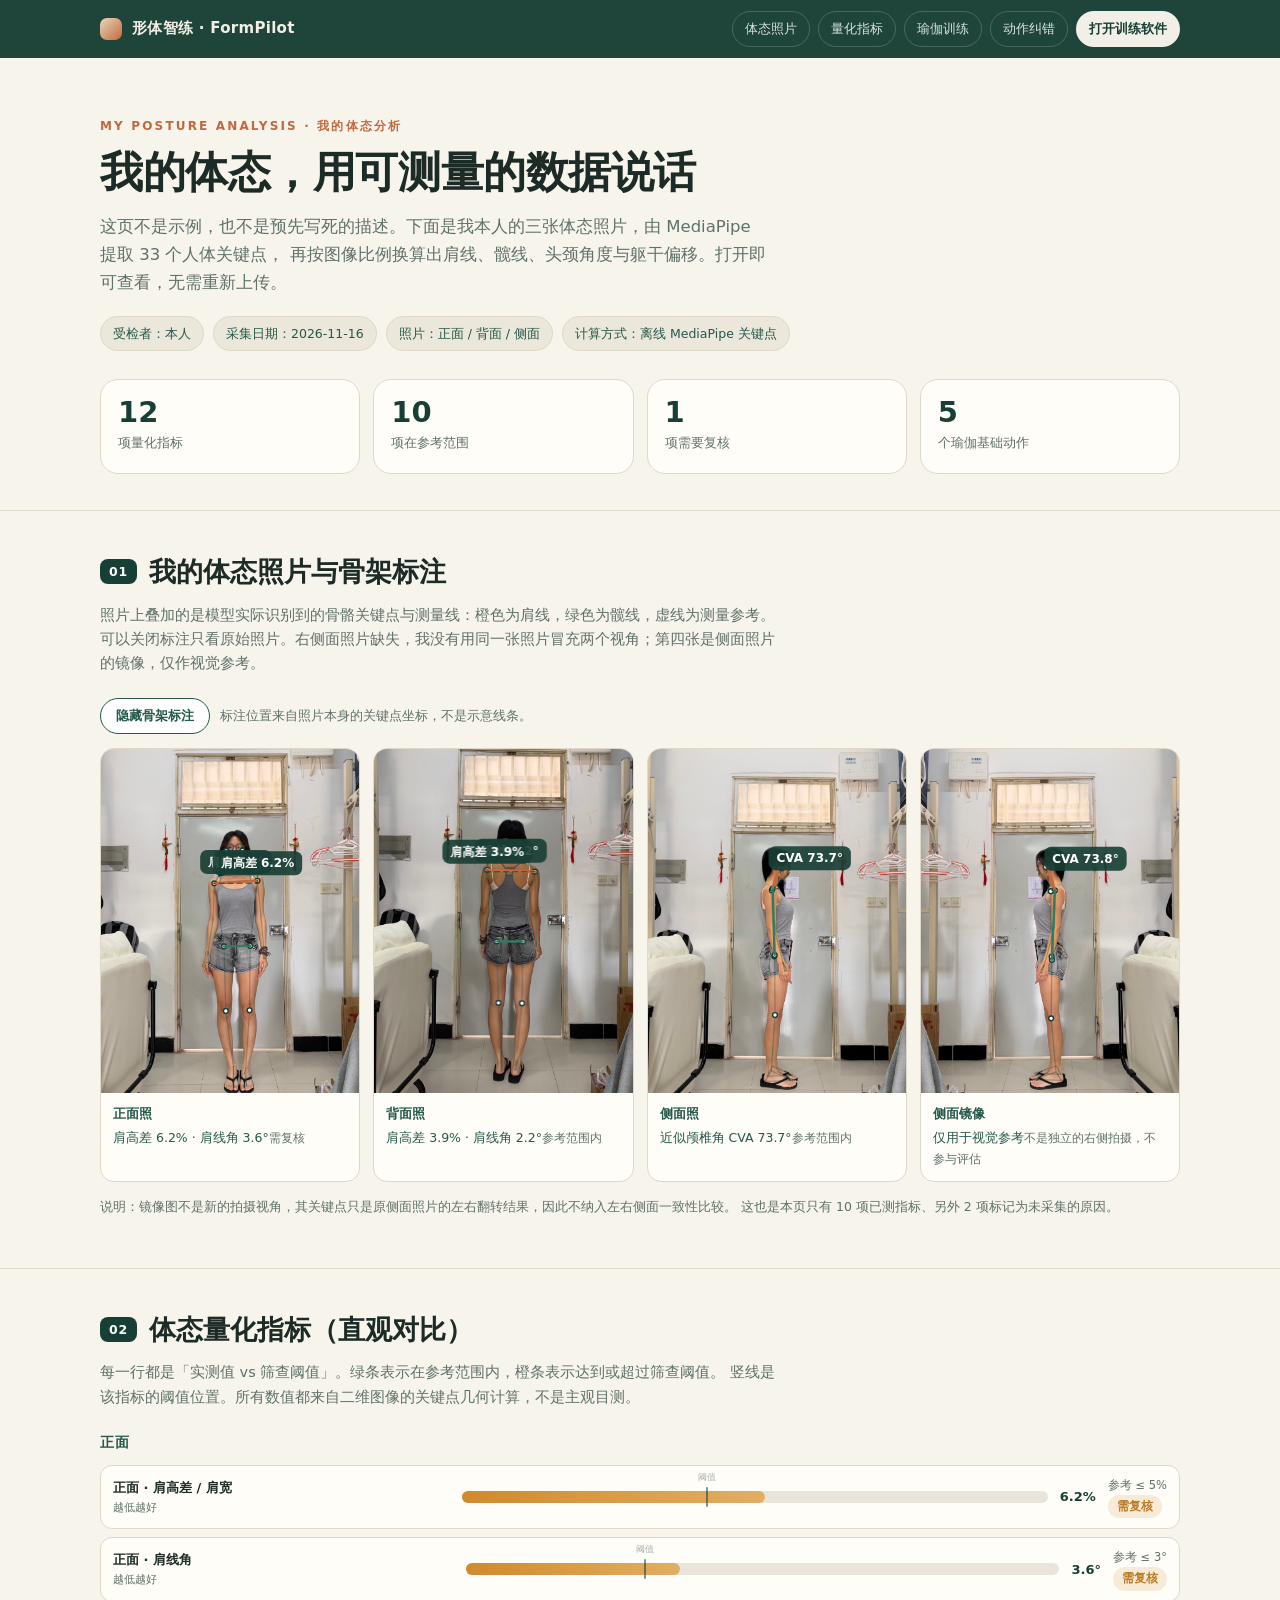
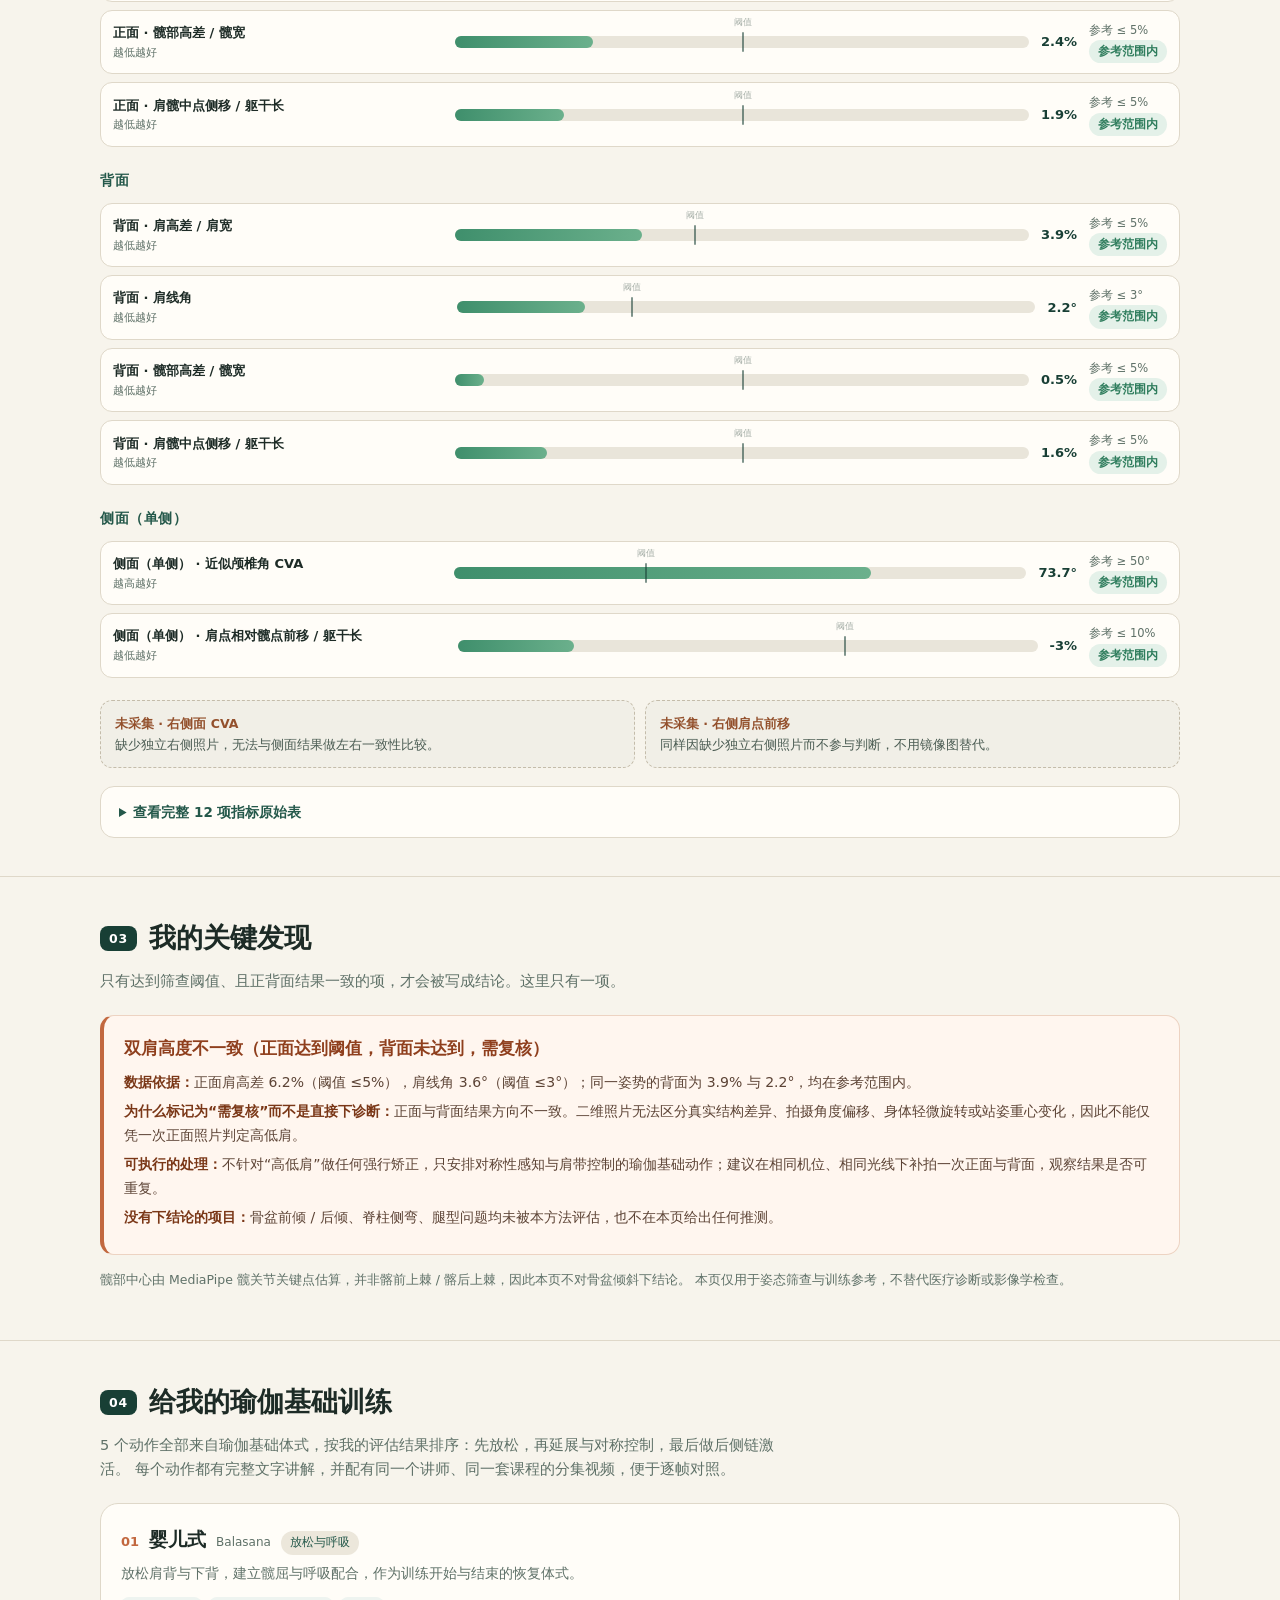
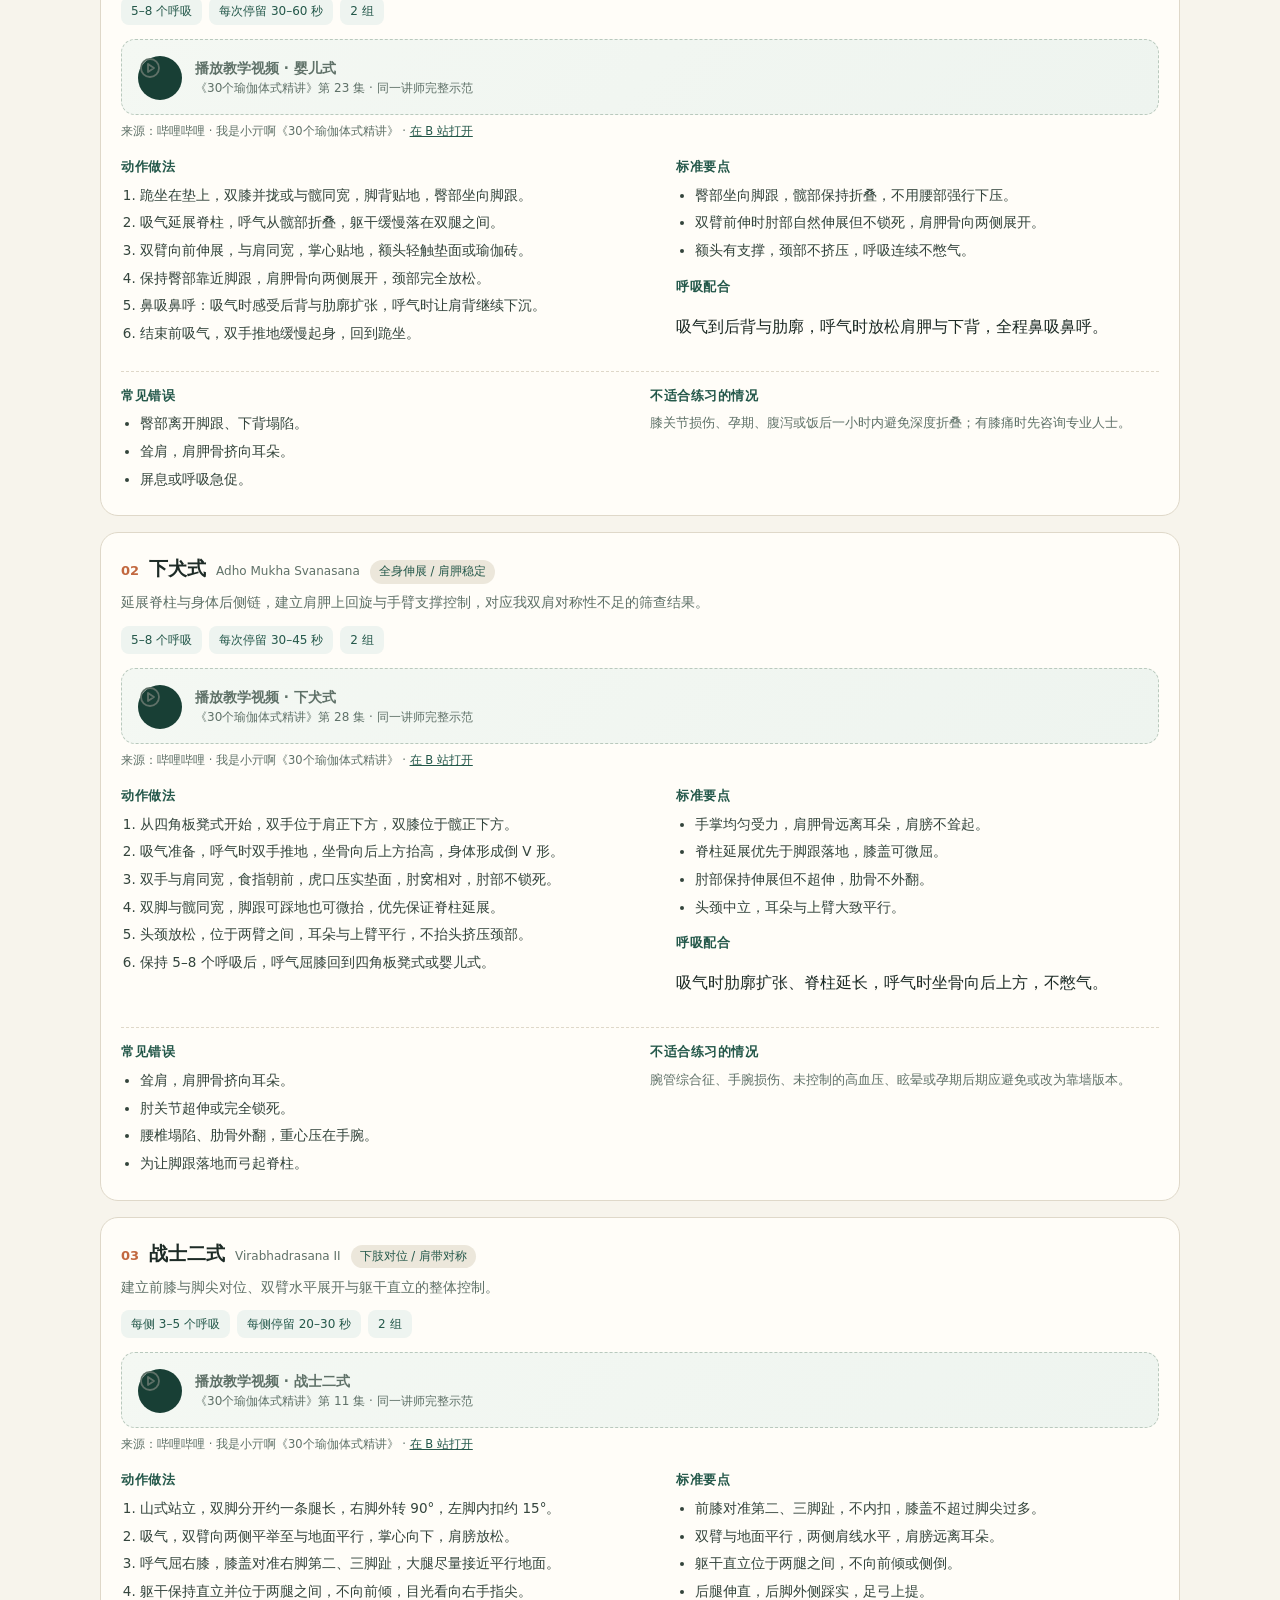
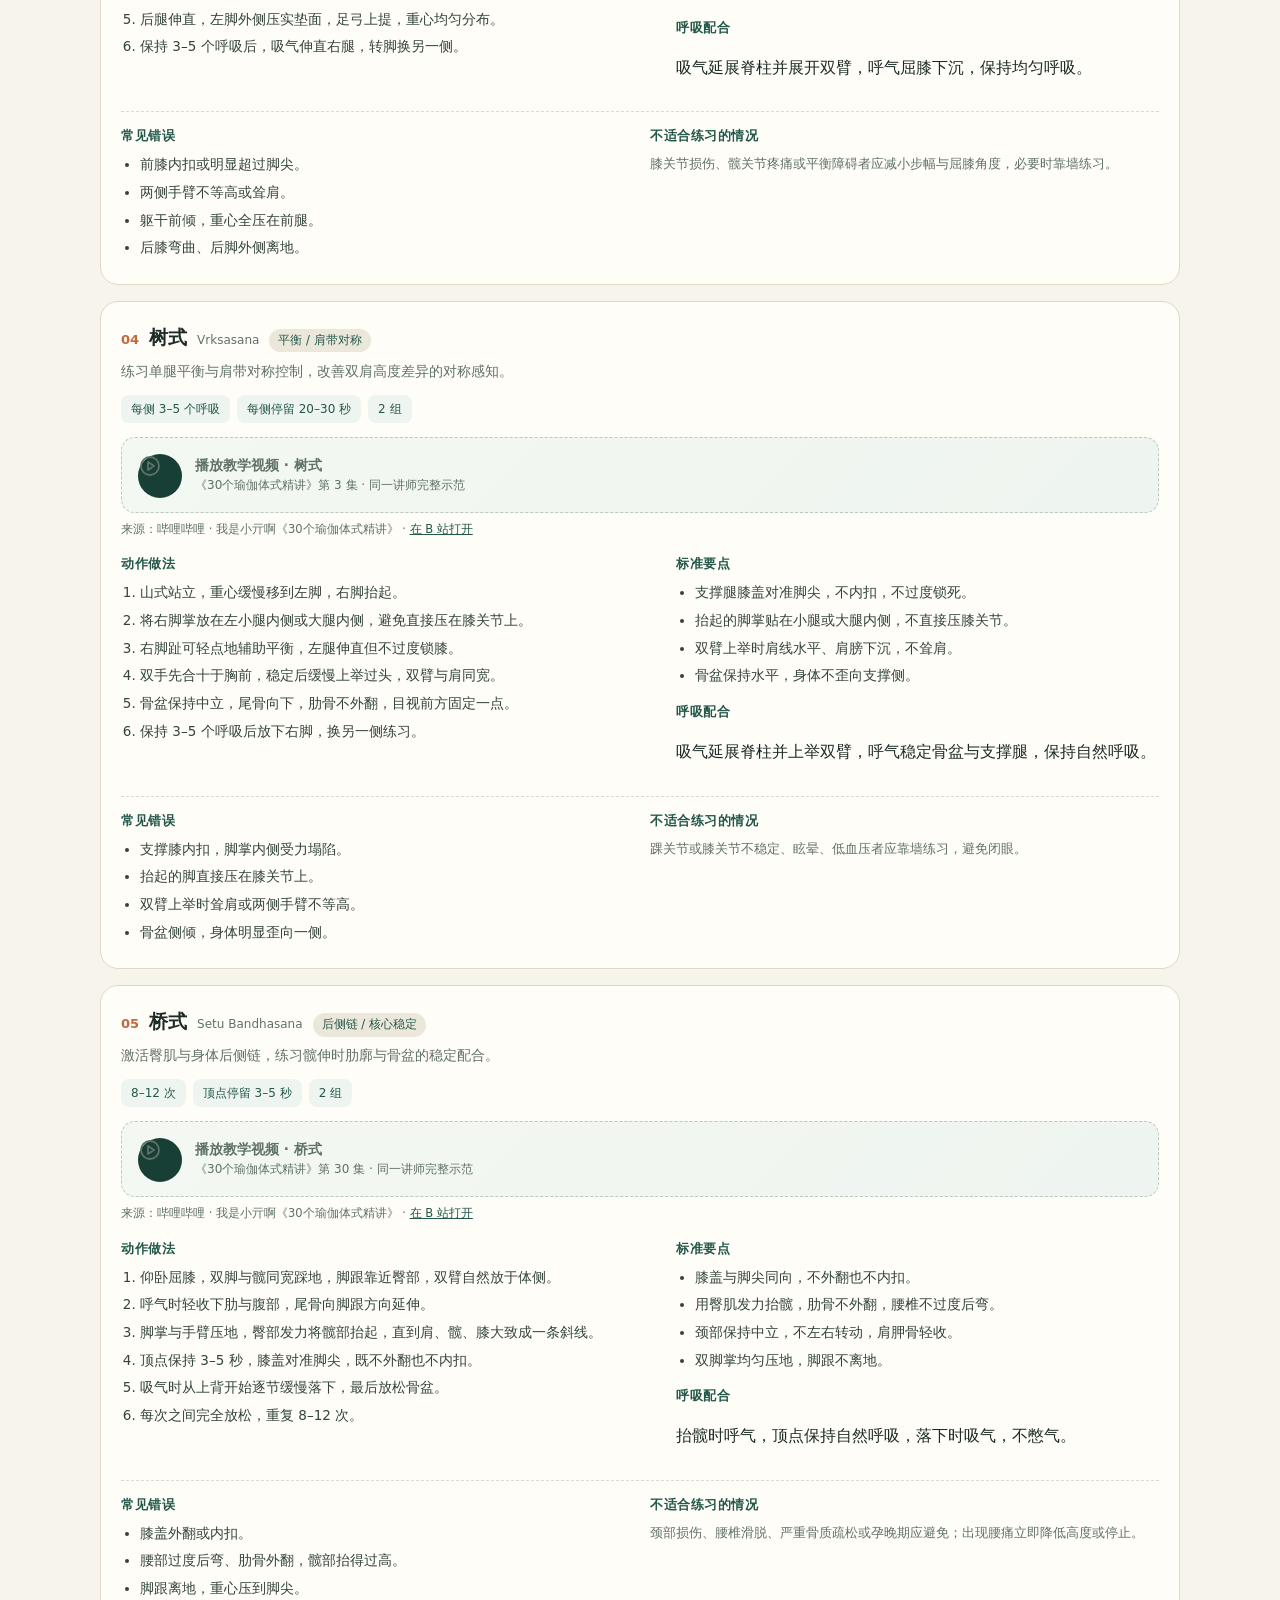
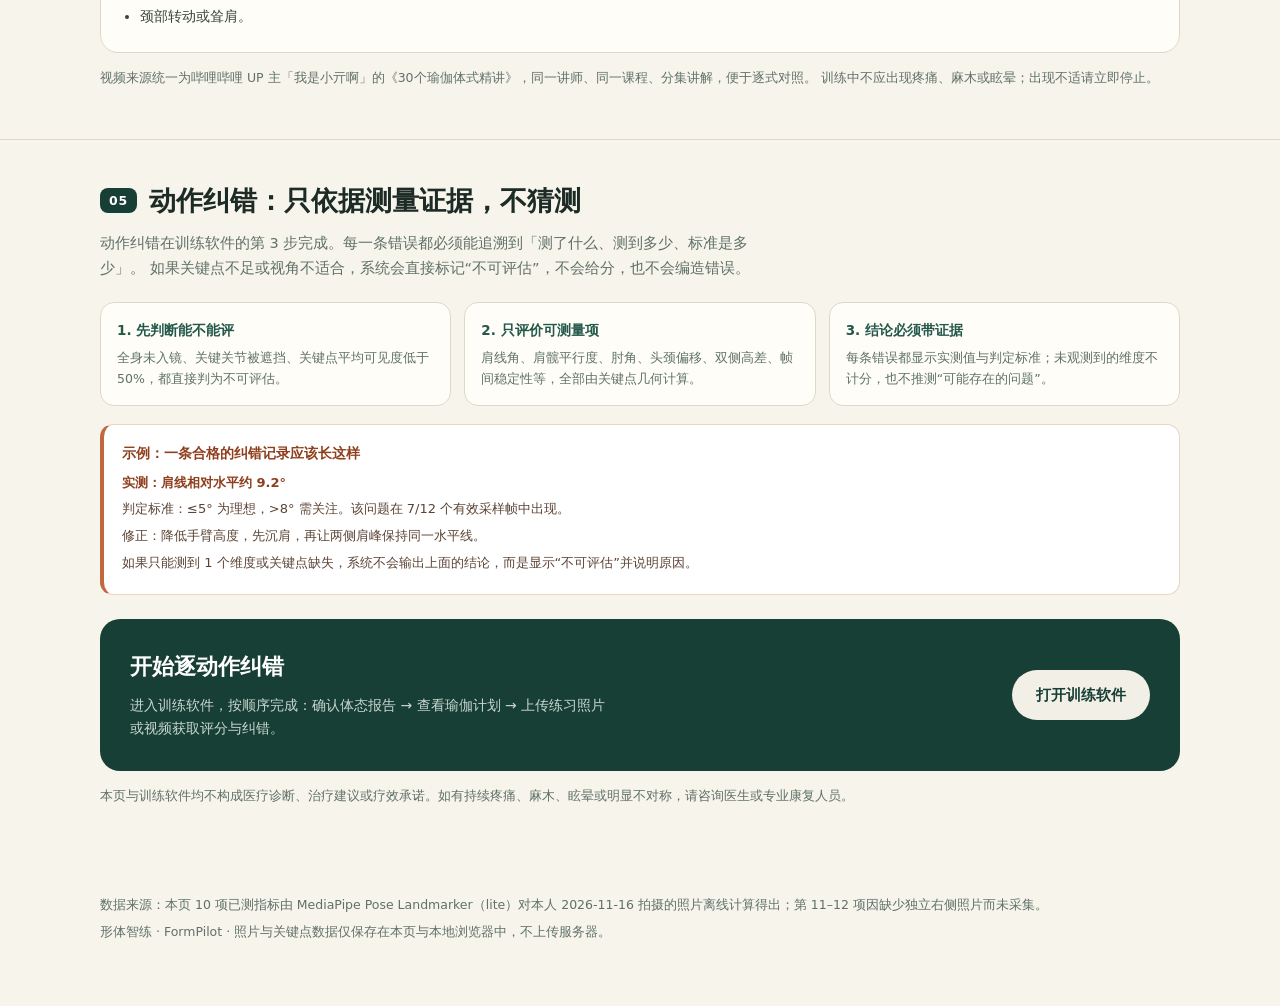
==== commit b2c95c8f: "Add mirrored side photo and fix mobile overflow" ====
--- a/index.html
+++ b/index.html
@@ -31,6 +31,8 @@
         font-family: "Noto Sans SC", "PingFang SC", "Microsoft YaHei", system-ui, sans-serif;
         line-height: 1.68;
         -webkit-font-smoothing: antialiased;
+        overflow-x: hidden;
+        overflow-wrap: break-word;
       }
       img { max-width: 100%; display: block; }
       a { color: var(--forest); }
@@ -101,7 +103,7 @@
         font-size: 9px; color: var(--muted); white-space: nowrap;
       }
       .bar-value { font-size: 13px; font-weight: 700; color: var(--forest); font-variant-numeric: tabular-nums; white-space: nowrap; }
-      .bar-ref { font-size: 11.5px; color: var(--muted); white-space: nowrap; }
+      .bar-ref { font-size: 11.5px; color: var(--muted); white-space: normal; }
       .tag { display: inline-block; font-size: 11.5px; padding: 2px 9px; border-radius: 999px; white-space: nowrap; font-weight: 600; }
       .tag.ok { background: #e4f1e9; color: var(--ok); }
       .tag.warn { background: #f7ebd8; color: var(--warn); }
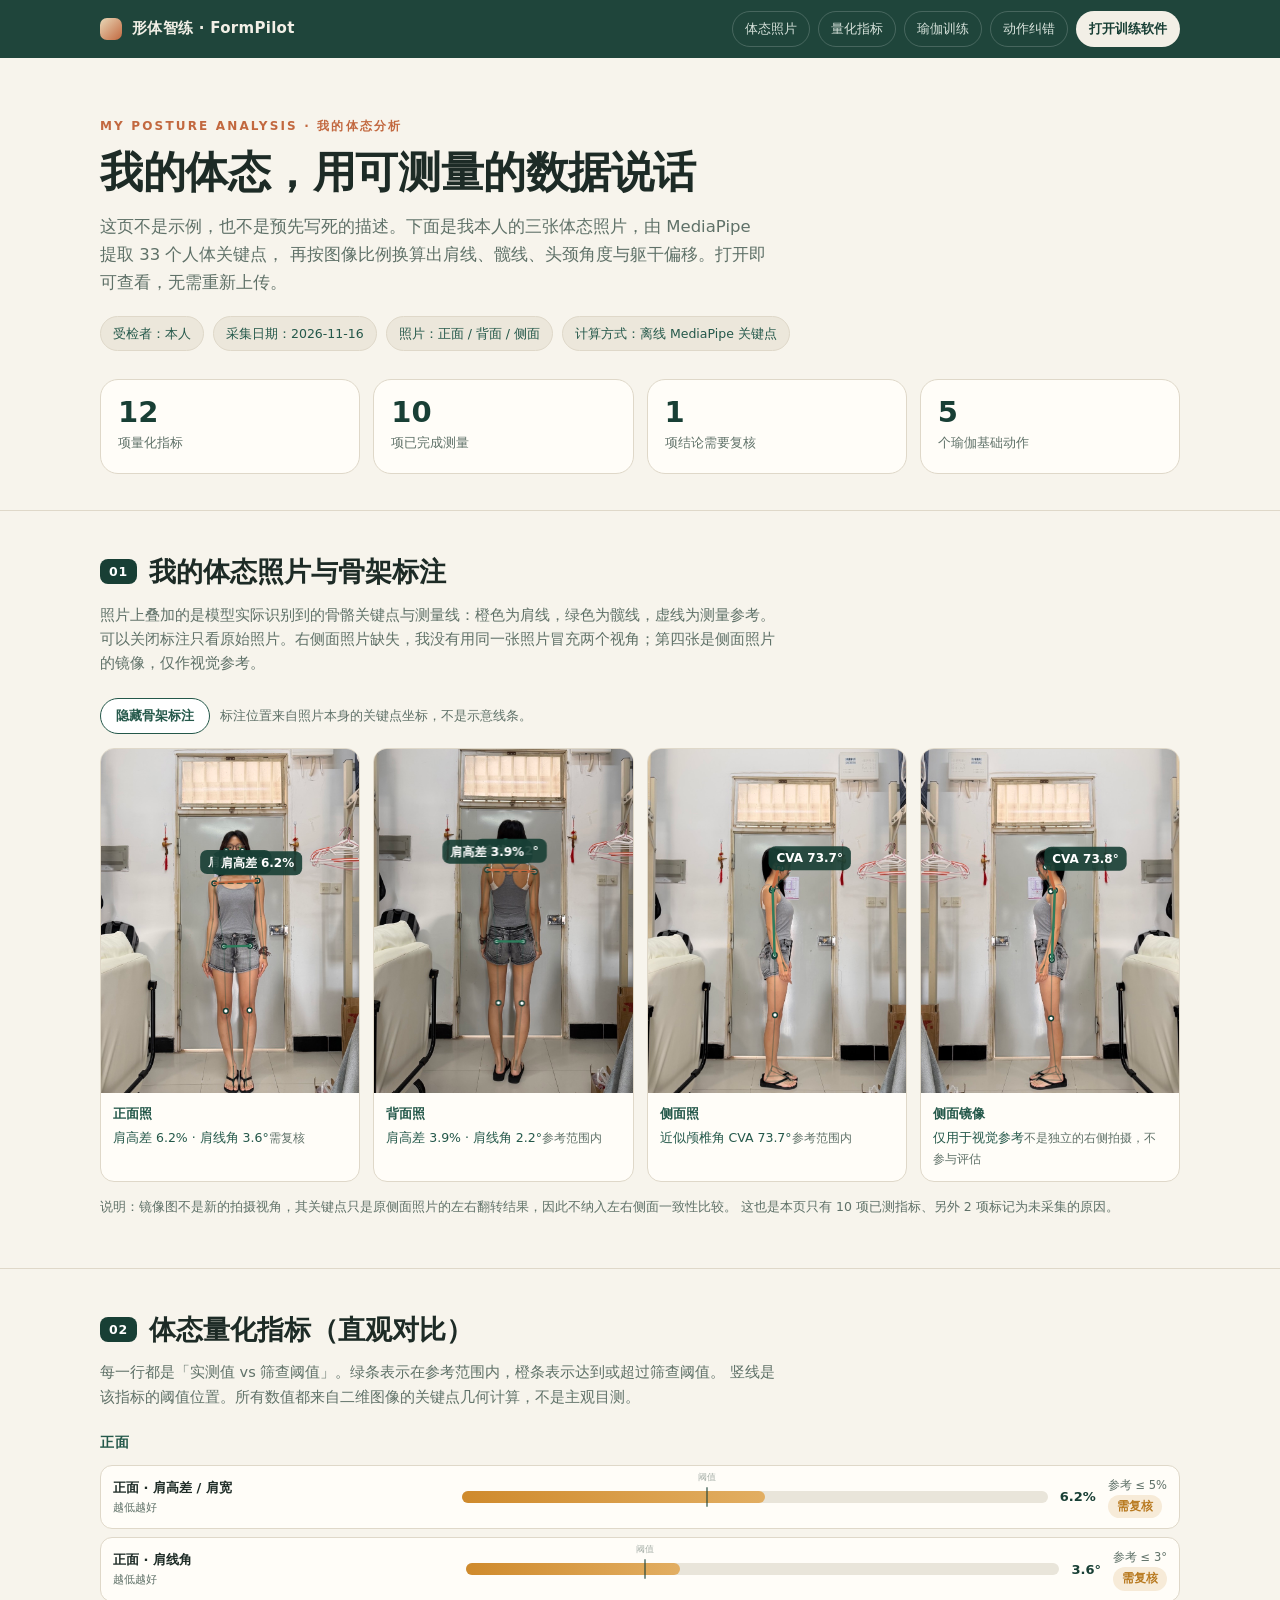
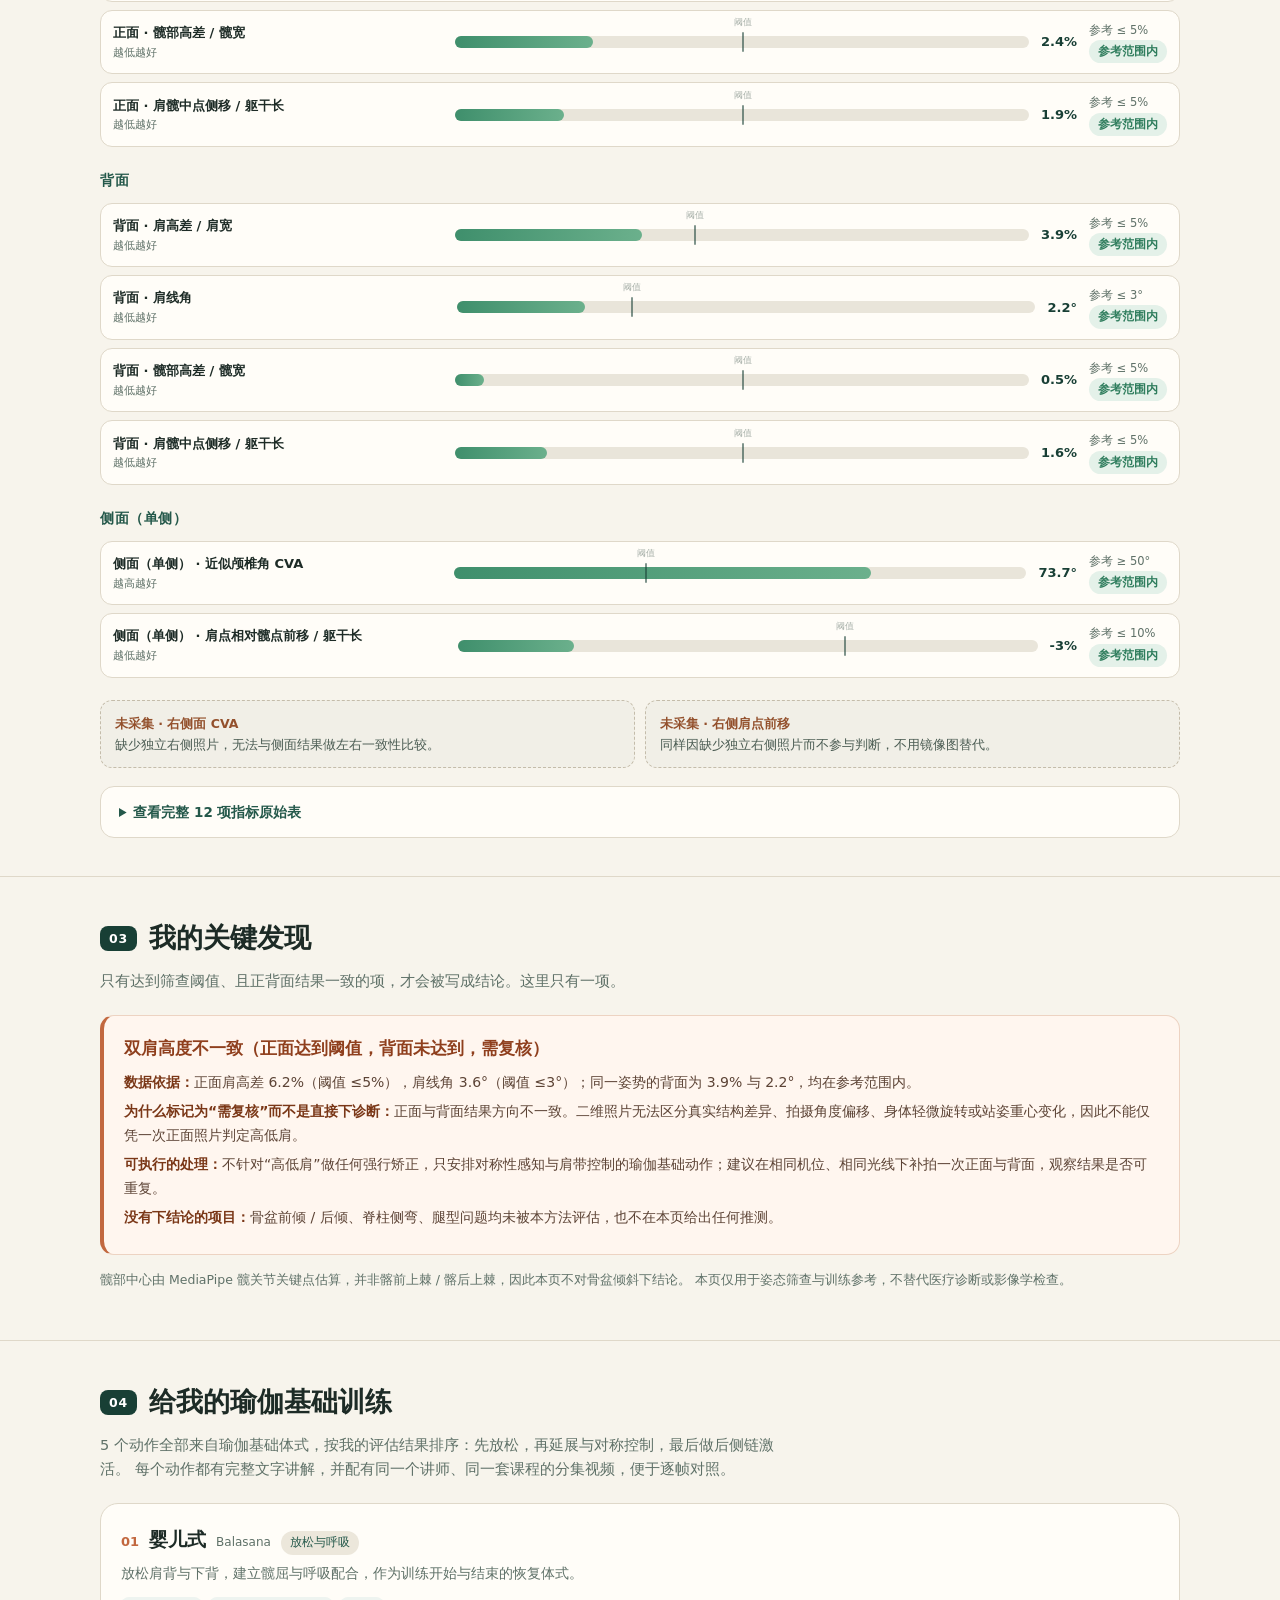
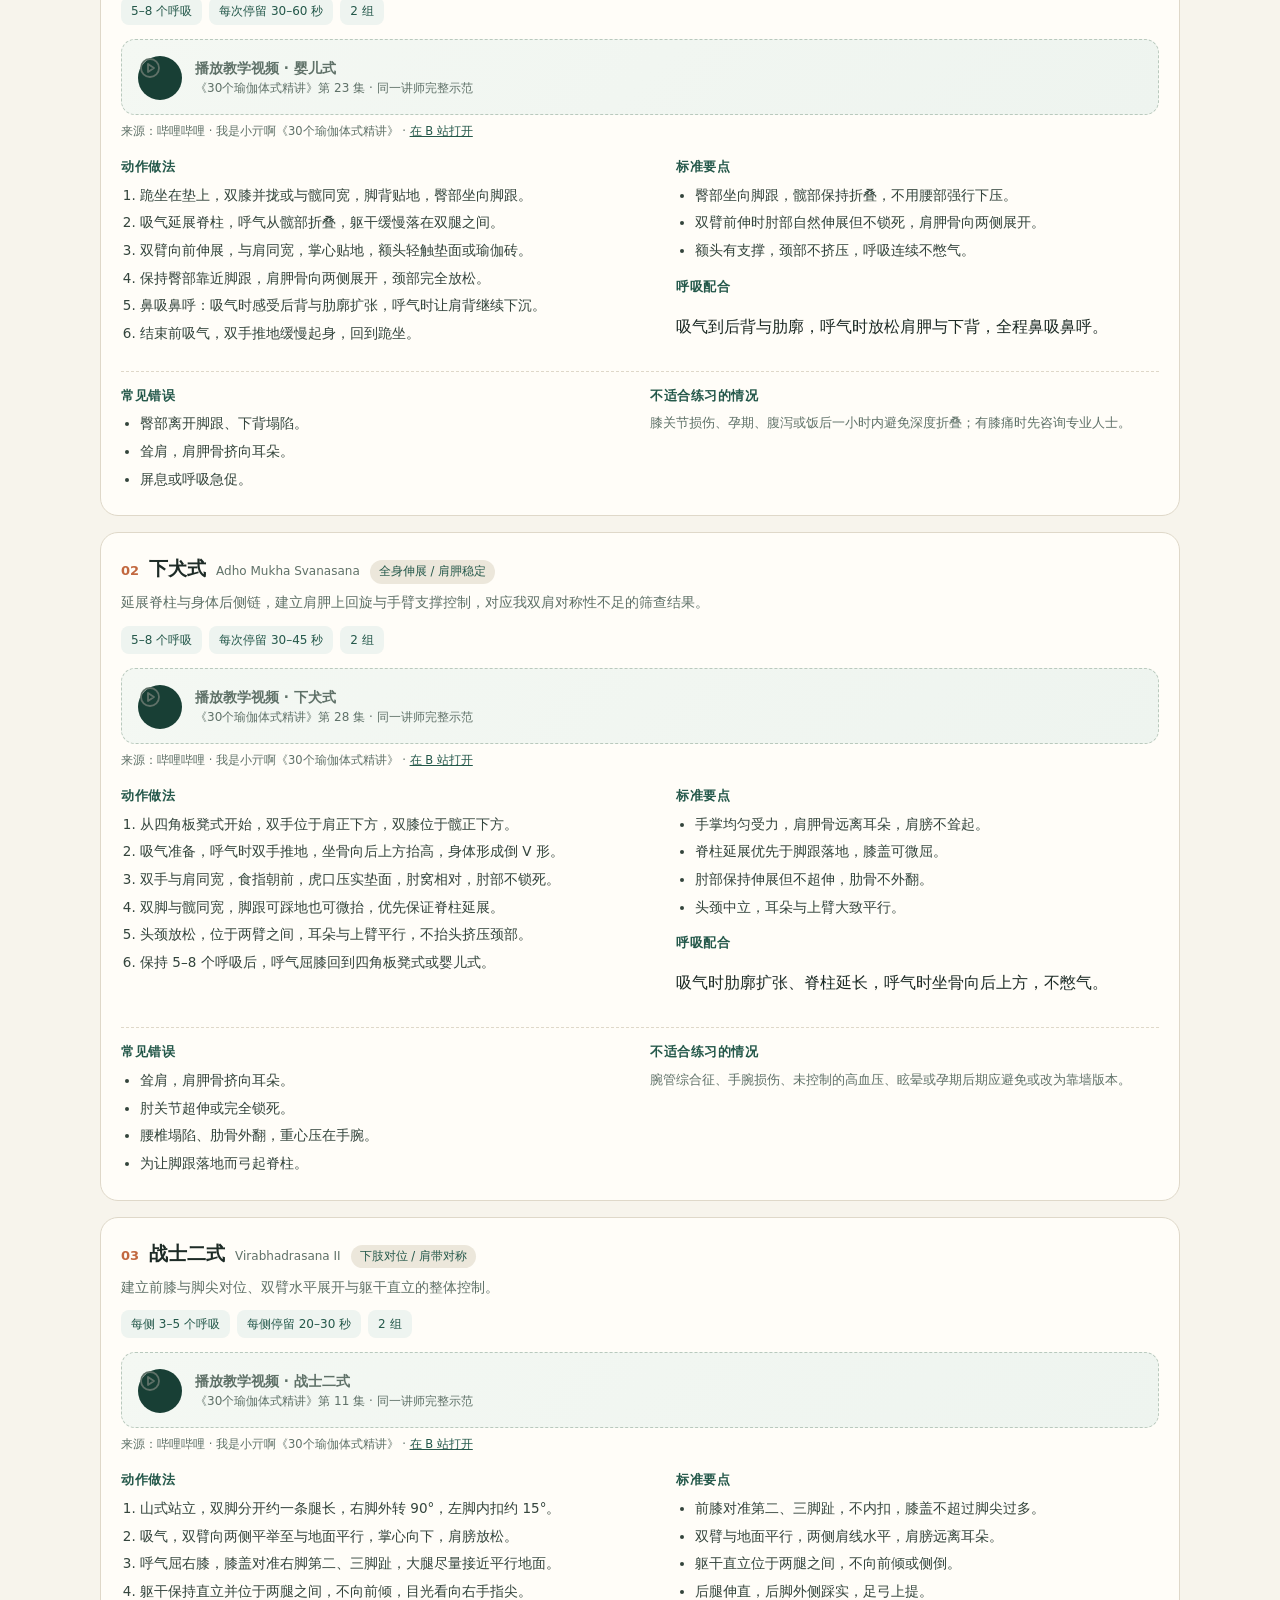
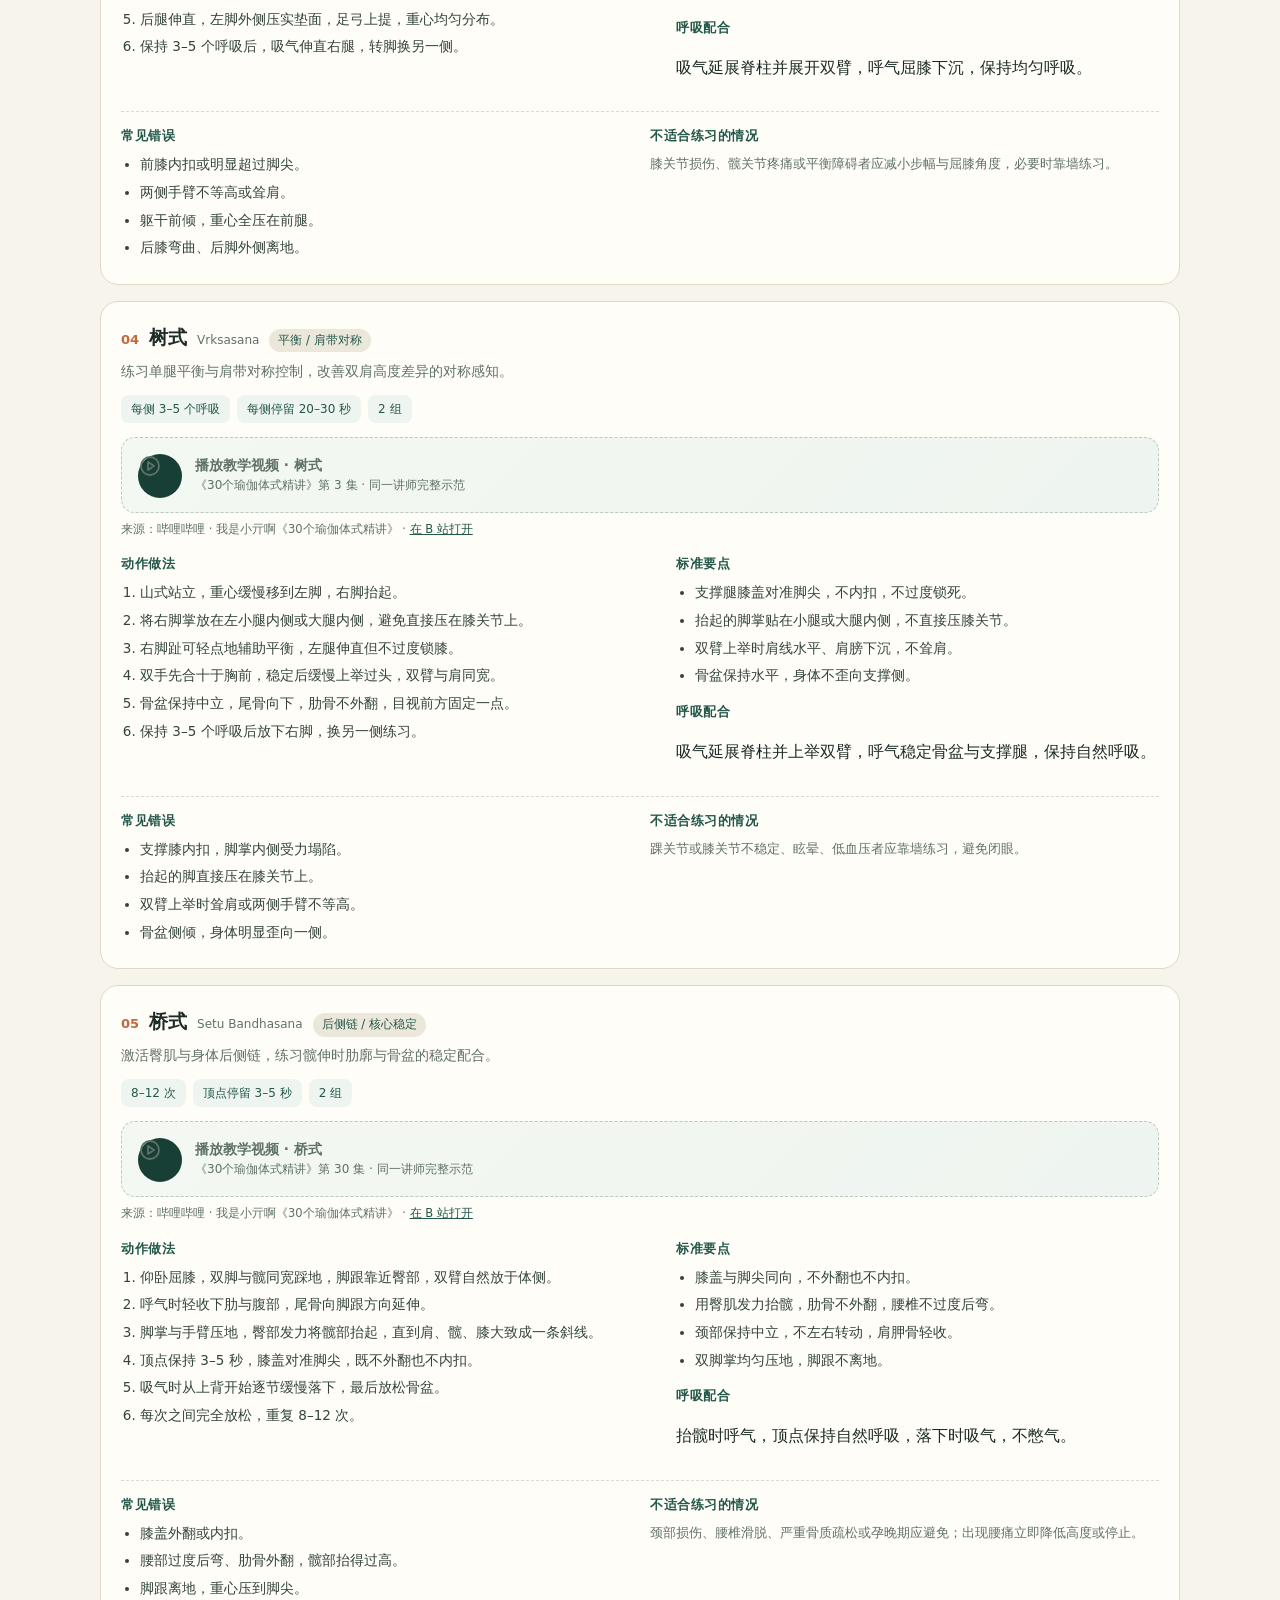
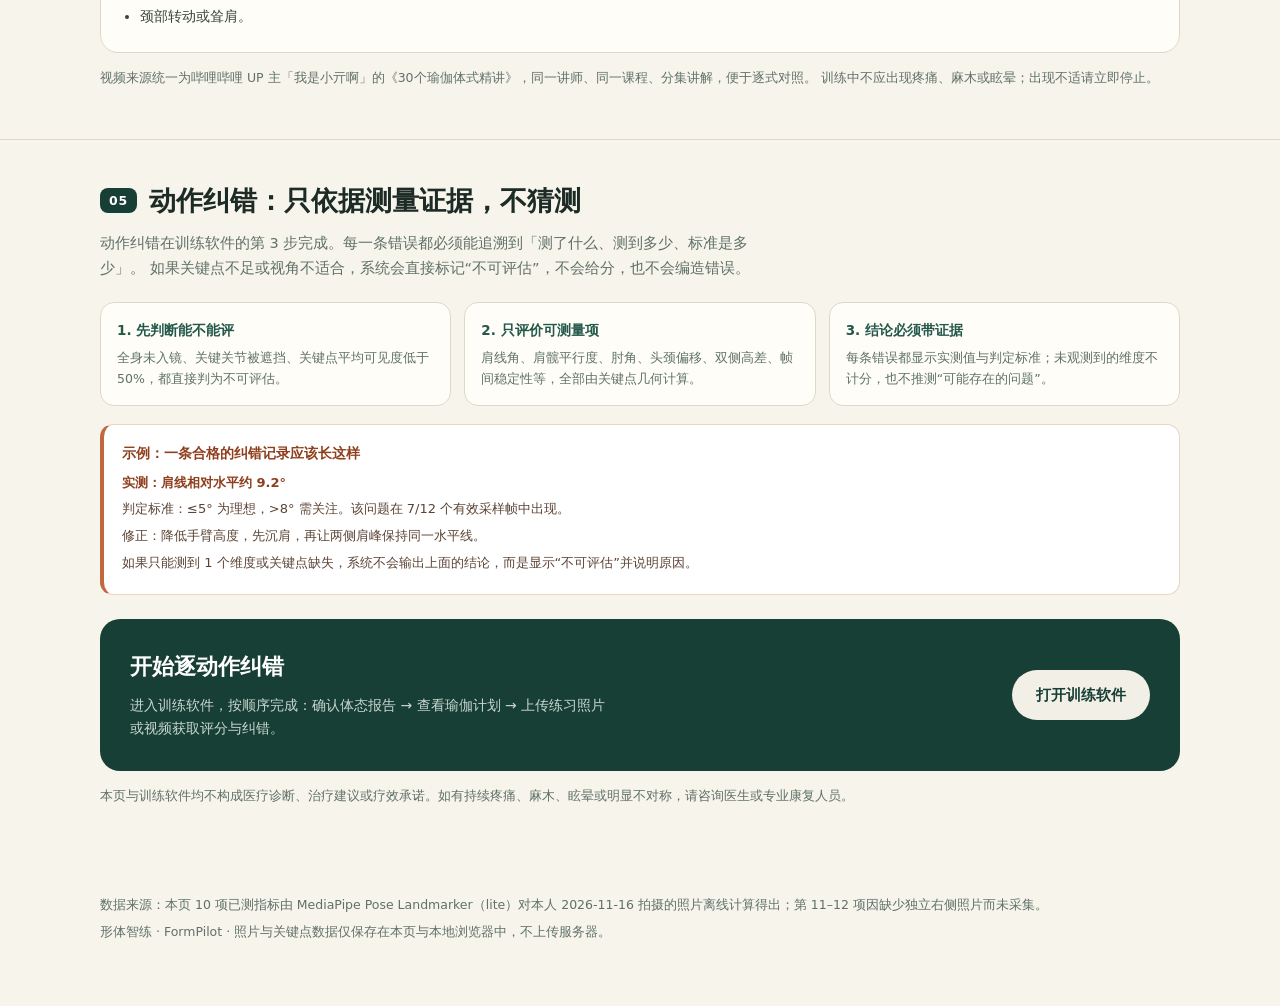
==== commit 46b4ec0b: "Correct summary tiles on posture report" ====
--- a/index.html
+++ b/index.html
@@ -195,6 +195,9 @@
         .tile b { font-size: 24px; }
         .cta { padding: 22px; }
         .ex { padding: 16px; }
+        details.raw { padding: 10px 8px; }
+        details.raw table { min-width: 0; font-size: 11.5px; }
+        details.raw th, details.raw td { padding: 7px 6px; }
       }
       @media print {
         .topbar, .cta, .photo-tools { display: none; }
@@ -233,8 +236,8 @@
         </div>
         <div class="tiles">
           <div class="tile"><b>12</b><span>项量化指标</span></div>
-          <div class="tile"><b>10</b><span>项在参考范围</span></div>
-          <div class="tile"><b>1</b><span>项需要复核</span></div>
+          <div class="tile"><b>10</b><span>项已完成测量</span></div>
+          <div class="tile"><b>1</b><span>项结论需要复核</span></div>
           <div class="tile"><b>5</b><span>个瑜伽基础动作</span></div>
         </div>
       </div>
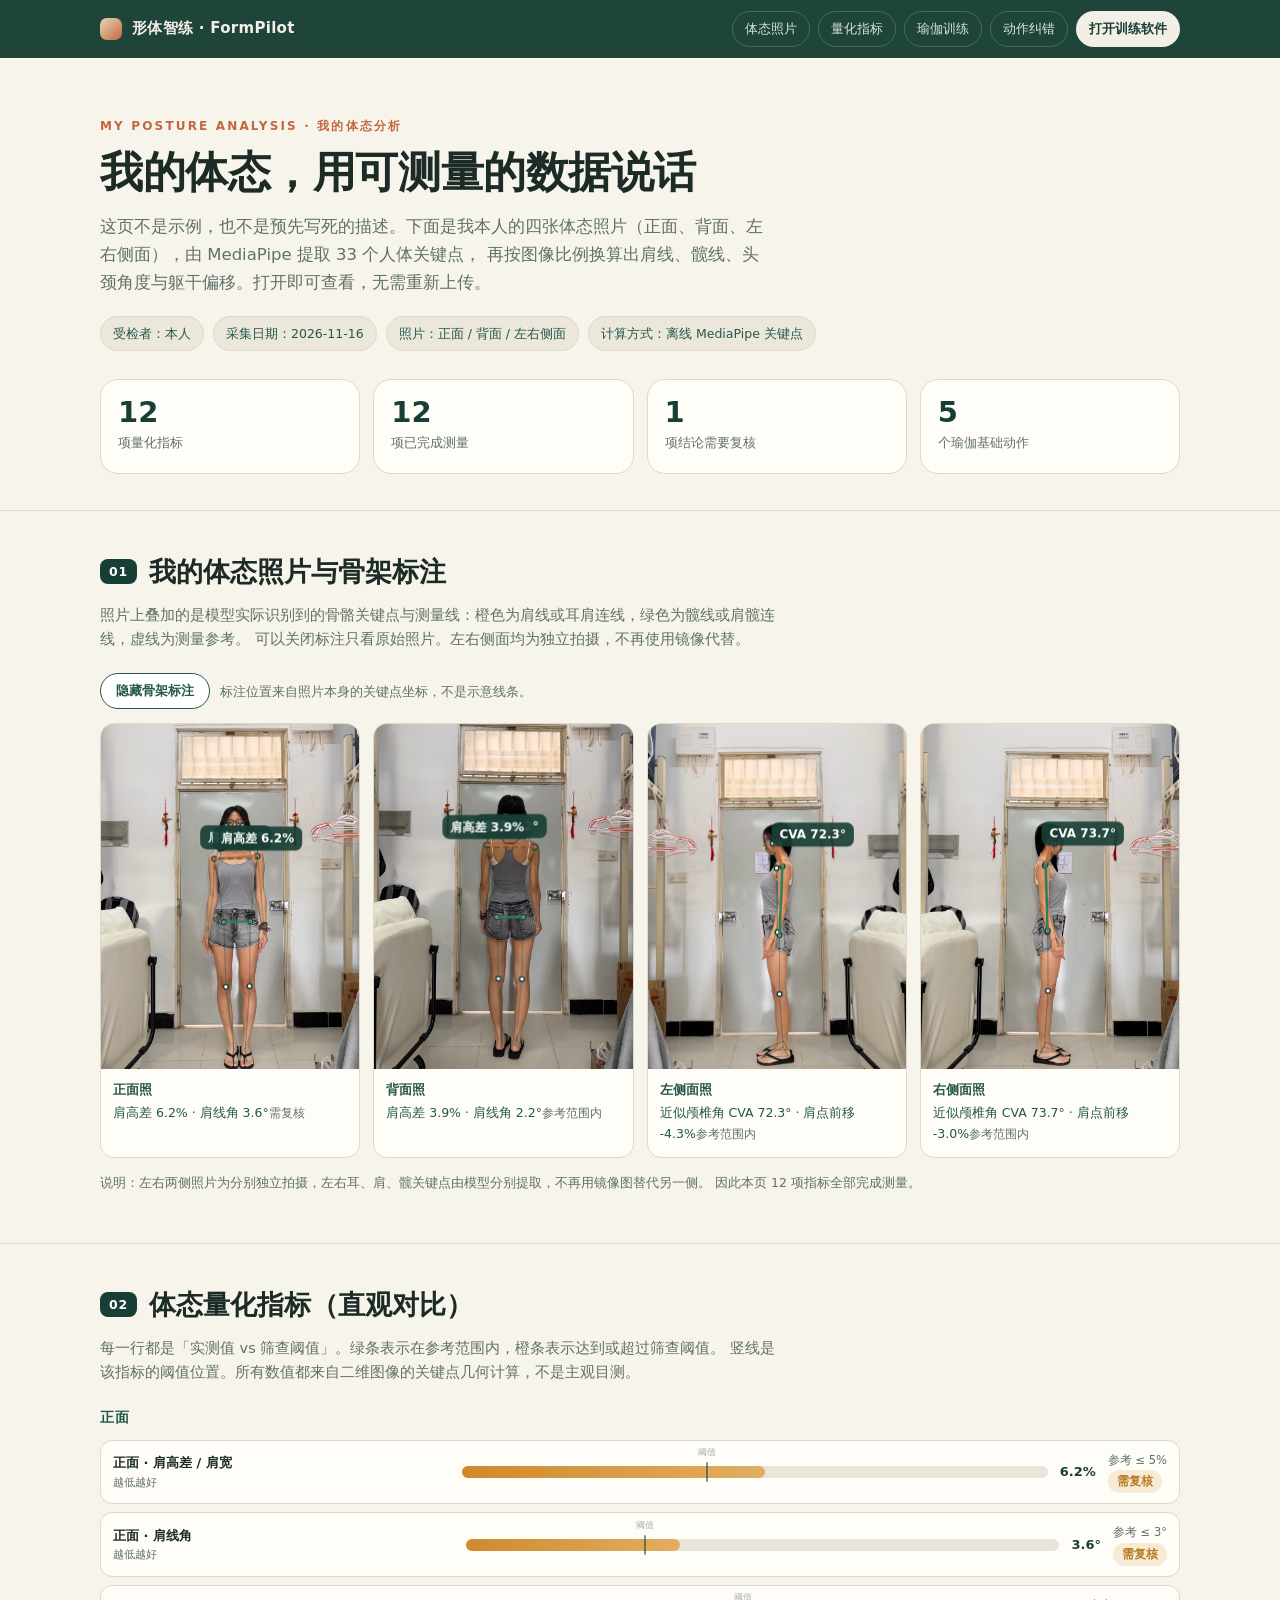
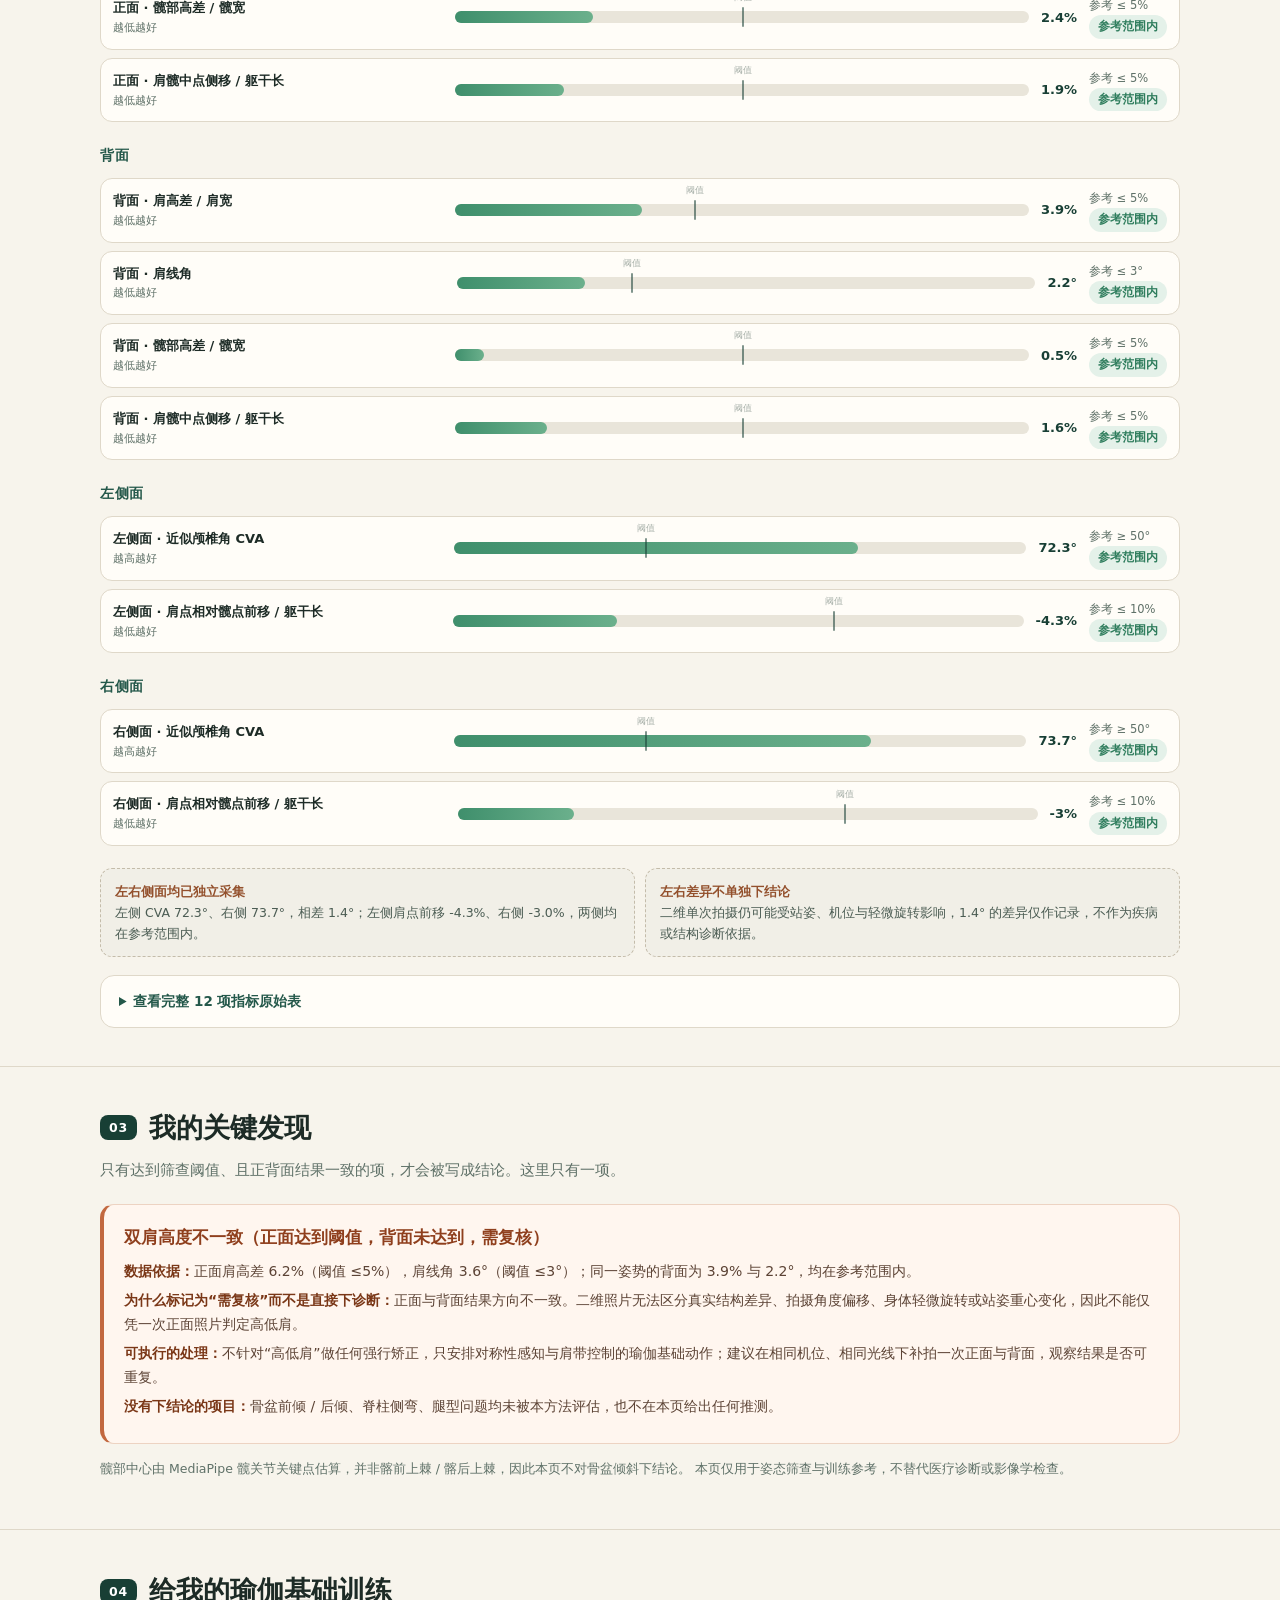
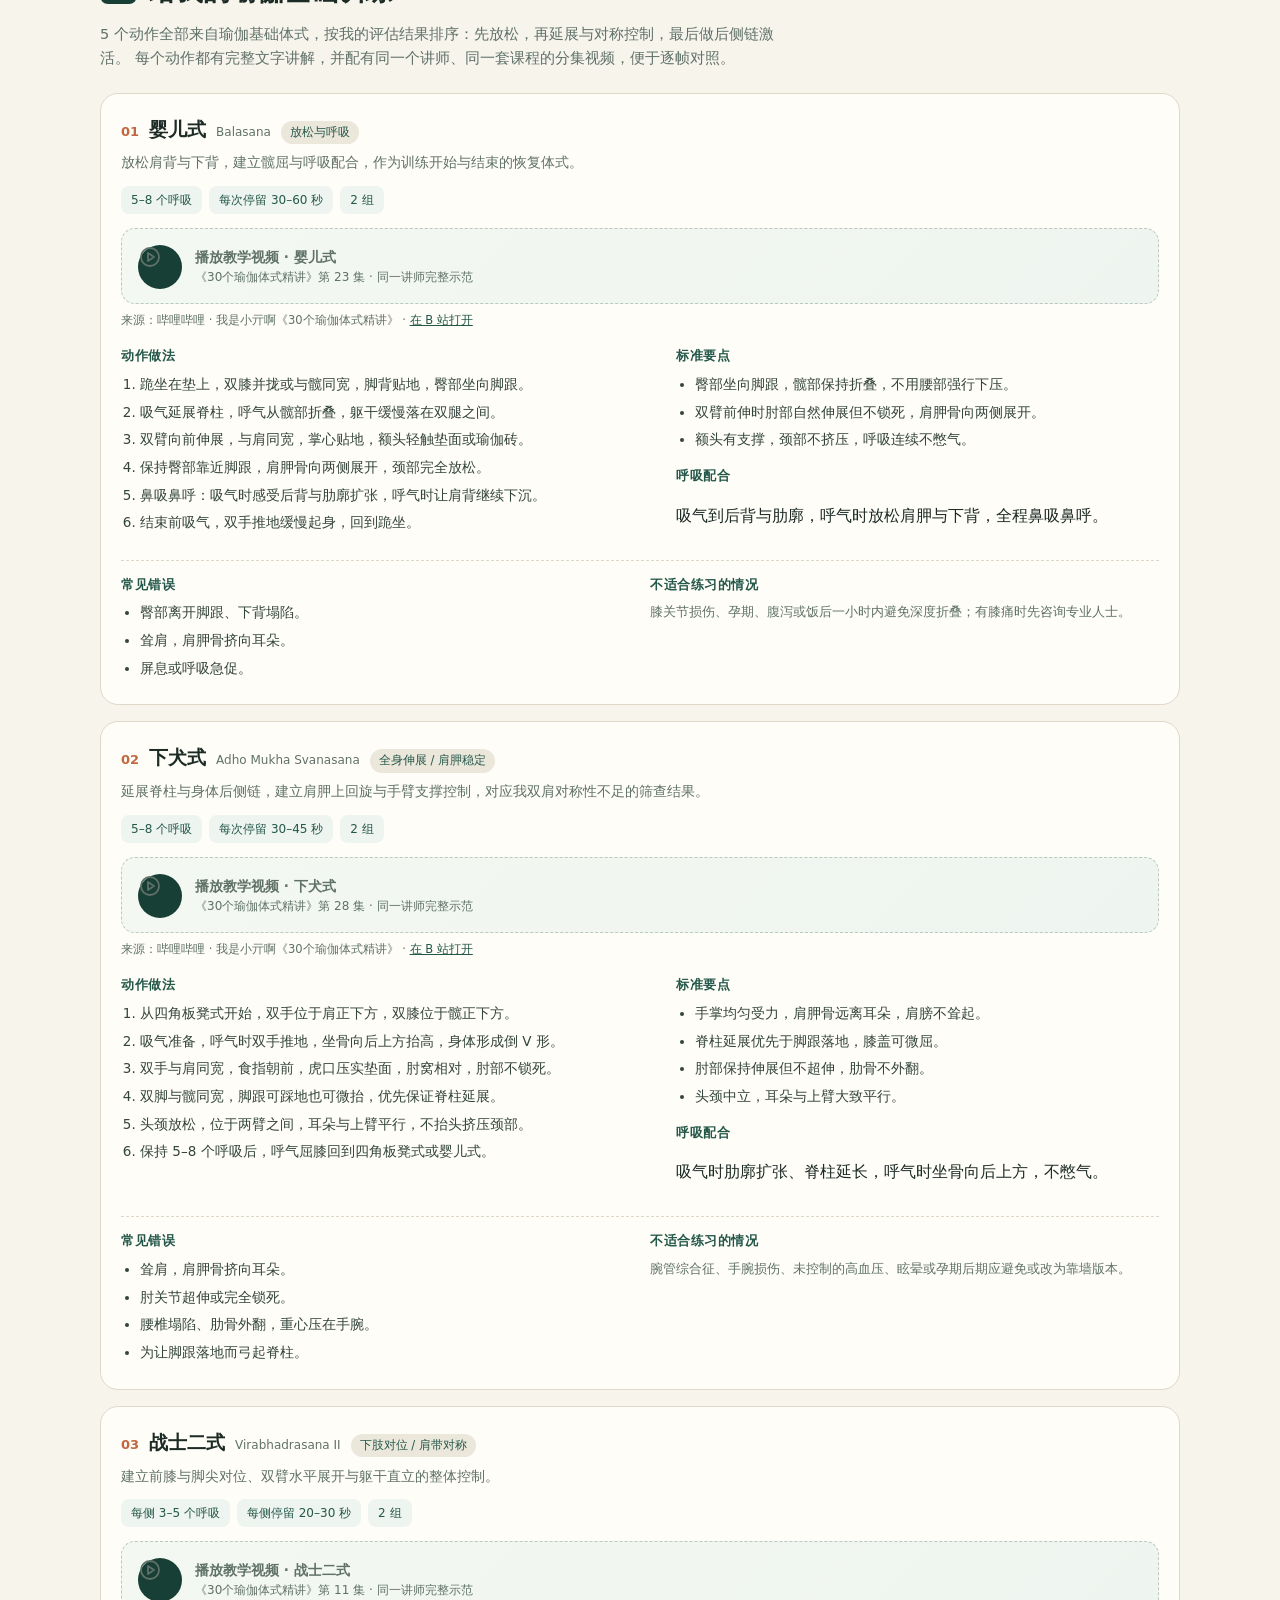
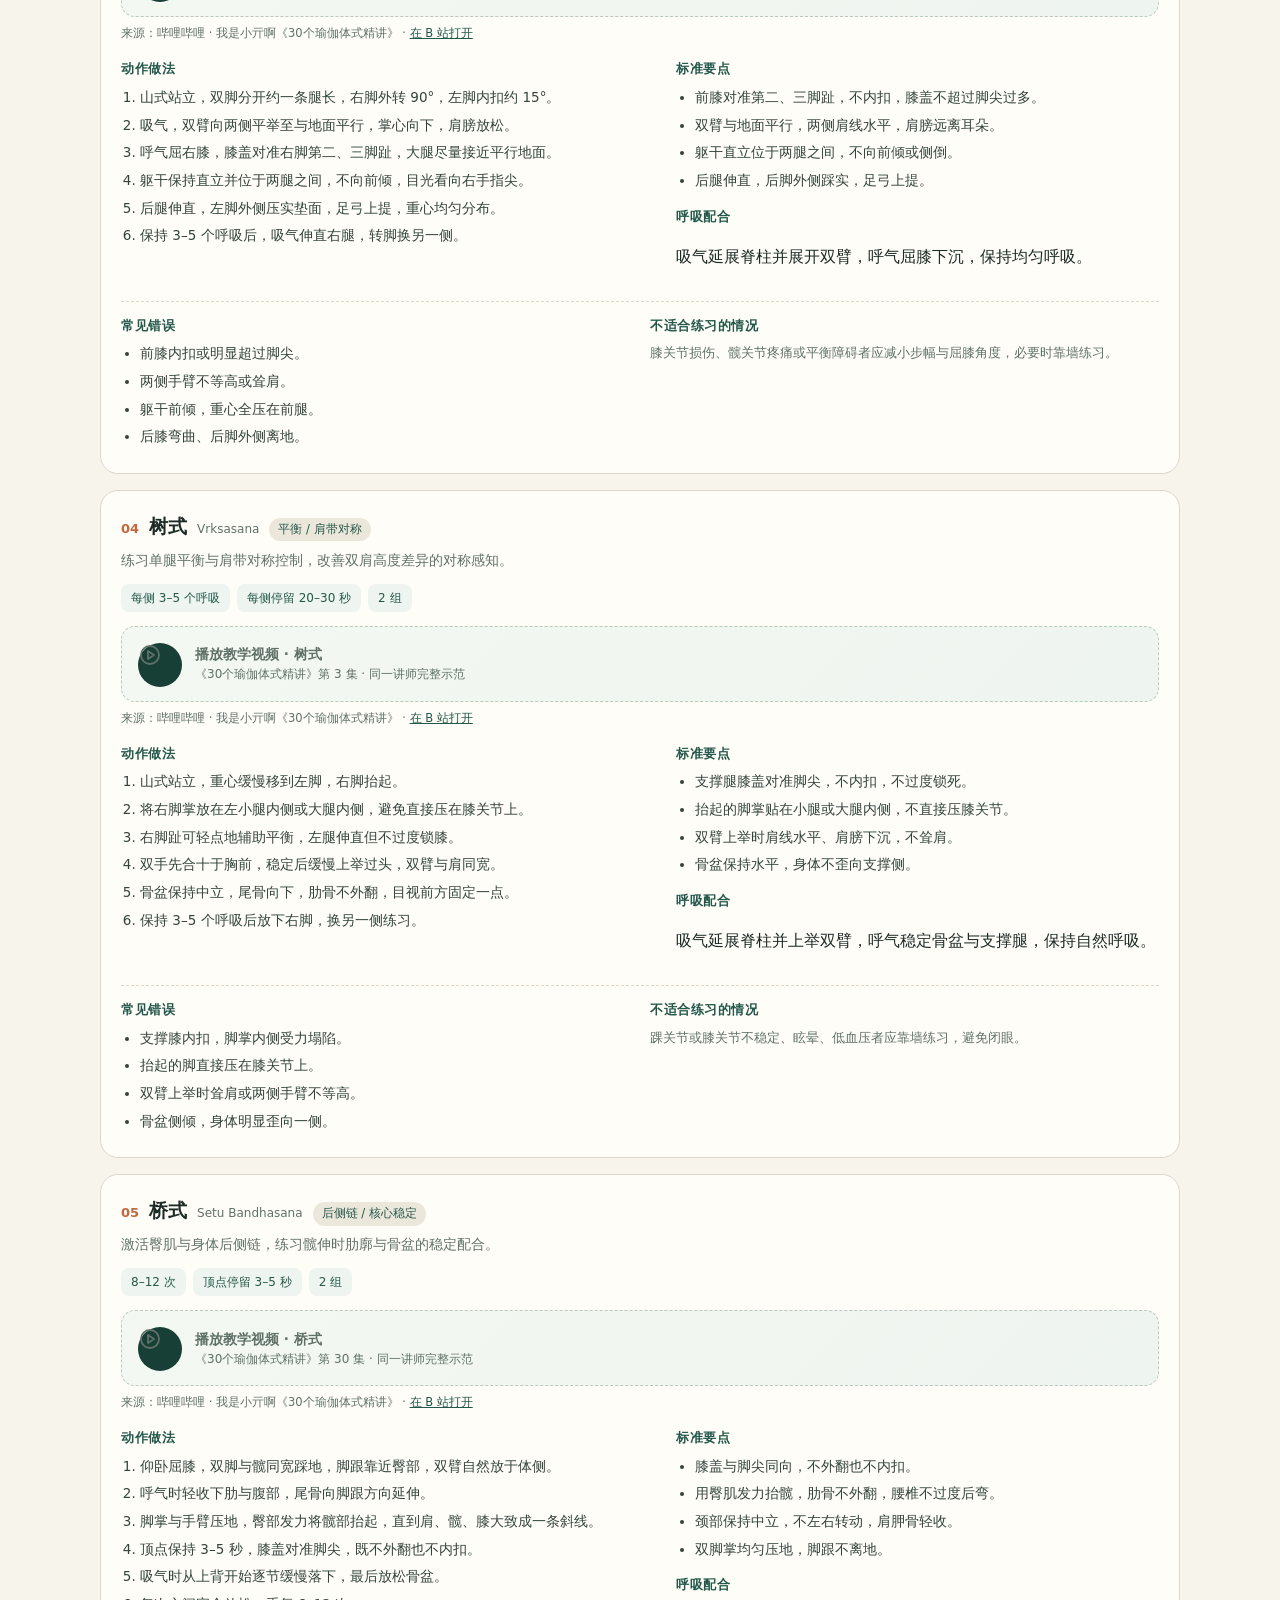
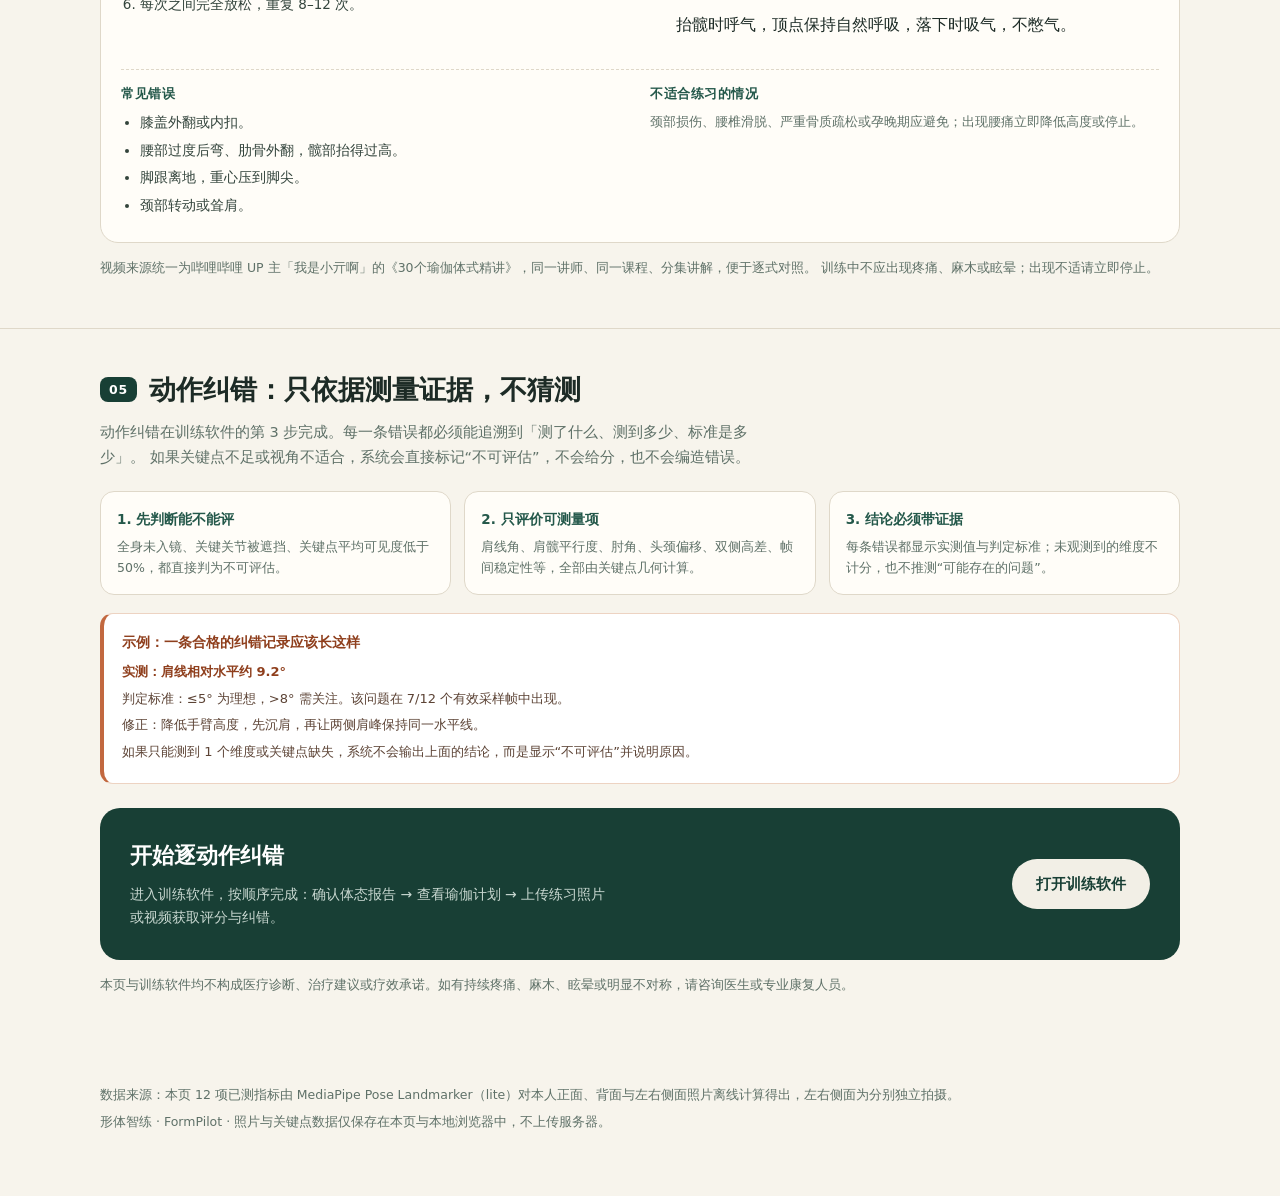
==== commit e2772ace: "Complete both real side views and update measurements" ====
--- a/index.html
+++ b/index.html
@@ -225,18 +225,18 @@
         <span class="eyebrow">MY POSTURE ANALYSIS · 我的体态分析</span>
         <h1>我的体态，用可测量的数据说话</h1>
         <p class="lede">
-          这页不是示例，也不是预先写死的描述。下面是我本人的三张体态照片，由 MediaPipe 提取 33 个人体关键点，
+          这页不是示例，也不是预先写死的描述。下面是我本人的四张体态照片（正面、背面、左右侧面），由 MediaPipe 提取 33 个人体关键点，
           再按图像比例换算出肩线、髋线、头颈角度与躯干偏移。打开即可查看，无需重新上传。
         </p>
         <div class="meta-row">
           <span class="chip">受检者：本人</span>
           <span class="chip">采集日期：2026-11-16</span>
-          <span class="chip">照片：正面 / 背面 / 侧面</span>
+          <span class="chip">照片：正面 / 背面 / 左右侧面</span>
           <span class="chip">计算方式：离线 MediaPipe 关键点</span>
         </div>
         <div class="tiles">
           <div class="tile"><b>12</b><span>项量化指标</span></div>
-          <div class="tile"><b>10</b><span>项已完成测量</span></div>
+          <div class="tile"><b>12</b><span>项已完成测量</span></div>
           <div class="tile"><b>1</b><span>项结论需要复核</span></div>
           <div class="tile"><b>5</b><span>个瑜伽基础动作</span></div>
         </div>
@@ -247,8 +247,8 @@
       <div class="wrap">
         <div class="sec-head"><span class="sec-num">01</span><h2>我的体态照片与骨架标注</h2></div>
         <p class="sec-note">
-          照片上叠加的是模型实际识别到的骨骼关键点与测量线：橙色为肩线，绿色为髋线，虚线为测量参考。
-          可以关闭标注只看原始照片。右侧面照片缺失，我没有用同一张照片冒充两个视角；第四张是侧面照片的镜像，仅作视觉参考。
+          照片上叠加的是模型实际识别到的骨骼关键点与测量线：橙色为肩线或耳肩连线，绿色为髋线或肩髋连线，虚线为测量参考。
+          可以关闭标注只看原始照片。左右侧面均为独立拍摄，不再使用镜像代替。
         </p>
         <div class="photo-tools">
           <button class="toggle-btn" id="skeleton-toggle" aria-pressed="true">隐藏骨架标注</button>
@@ -263,18 +263,18 @@
             <div class="shot"><img src="./case-assets/back.jpg" alt="背面体态照片" /><canvas></canvas></div>
             <figcaption><b>背面照</b>肩高差 3.9% · 肩线角 2.2°<span>参考范围内</span></figcaption>
           </figure>
-          <figure data-view="side">
-            <div class="shot"><img src="./case-assets/side.jpg" alt="侧面体态照片" /><canvas></canvas></div>
-            <figcaption><b>侧面照</b>近似颅椎角 CVA 73.7°<span>参考范围内</span></figcaption>
+          <figure data-view="left">
+            <div class="shot"><img src="./case-assets/side-left.jpg" alt="左侧面体态照片" /><canvas></canvas></div>
+            <figcaption><b>左侧面照</b>近似颅椎角 CVA 72.3° · 肩点前移 -4.3%<span>参考范围内</span></figcaption>
           </figure>
-          <figure data-view="side_mirror">
-            <div class="shot"><img src="./case-assets/side-mirror.jpg" alt="侧面照片的水平镜像" /><canvas></canvas></div>
-            <figcaption><b>侧面镜像</b>仅用于视觉参考<span>不是独立的右侧拍摄，不参与评估</span></figcaption>
+          <figure data-view="right">
+            <div class="shot"><img src="./case-assets/side-right.jpg" alt="右侧面体态照片" /><canvas></canvas></div>
+            <figcaption><b>右侧面照</b>近似颅椎角 CVA 73.7° · 肩点前移 -3.0%<span>参考范围内</span></figcaption>
           </figure>
         </div>
         <p class="fineprint">
-          说明：镜像图不是新的拍摄视角，其关键点只是原侧面照片的左右翻转结果，因此不纳入左右侧面一致性比较。
-          这也是本页只有 10 项已测指标、另外 2 项标记为未采集的原因。
+          说明：左右两侧照片为分别独立拍摄，左右耳、肩、髋关键点由模型分别提取，不再用镜像图替代另一侧。
+          因此本页 12 项指标全部完成测量。
         </p>
       </div>
     </section>
@@ -288,8 +288,8 @@
         </p>
         <div id="metric-bars"></div>
         <div class="unassessed">
-          <div><b>未采集 · 右侧面 CVA</b><br />缺少独立右侧照片，无法与侧面结果做左右一致性比较。</div>
-          <div><b>未采集 · 右侧肩点前移</b><br />同样因缺少独立右侧照片而不参与判断，不用镜像图替代。</div>
+          <div><b>左右侧面均已独立采集</b><br />左侧 CVA 72.3°、右侧 73.7°，相差 1.4°；左侧肩点前移 -4.3%、右侧 -3.0%，两侧均在参考范围内。</div>
+          <div><b>左右差异不单独下结论</b><br />二维单次拍摄仍可能受站姿、机位与轻微旋转影响，1.4° 的差异仅作记录，不作为疾病或结构诊断依据。</div>
         </div>
         <details class="raw">
           <summary>查看完整 12 项指标原始表</summary>
@@ -304,10 +304,10 @@
               <tr><td>背面 · 肩线角</td><td class="val">2.2°</td><td>≤ 3°</td><td><span class="tag ok">未见异常</span></td></tr>
               <tr><td>背面 · 髋部关键点高差 / 髋宽</td><td class="val">0.5%</td><td>≤ 5%（仅对称性参考）</td><td><span class="tag ok">未见异常</span></td></tr>
               <tr><td>背面 · 肩髋中点侧移 / 躯干长</td><td class="val">1.6%</td><td>≤ 5%</td><td><span class="tag ok">未见异常</span></td></tr>
-              <tr><td>侧面 · 近似颅椎角 CVA</td><td class="val">73.7°</td><td>通常 ≥ 50°</td><td><span class="tag ok">未见异常</span></td></tr>
-              <tr><td>侧面 · 肩点相对髋点前移 / 躯干长</td><td class="val">-3.0%</td><td>≤ 10%</td><td><span class="tag ok">未见异常</span></td></tr>
-              <tr><td>右侧面 · 近似颅椎角 CVA</td><td class="val">未采集</td><td>通常 ≥ 50°</td><td><span class="tag neutral">不可评估</span></td></tr>
-              <tr><td>右侧面 · 肩点相对髋点前移 / 躯干长</td><td class="val">未采集</td><td>≤ 10%</td><td><span class="tag neutral">不可评估</span></td></tr>
+              <tr><td>左侧面 · 近似颅椎角 CVA</td><td class="val">72.3°</td><td>通常 ≥ 50°</td><td><span class="tag ok">未见异常</span></td></tr>
+              <tr><td>左侧面 · 肩点相对髋点前移 / 躯干长</td><td class="val">-4.3%</td><td>≤ 10%</td><td><span class="tag ok">未见异常</span></td></tr>
+              <tr><td>右侧面 · 近似颅椎角 CVA</td><td class="val">73.7°</td><td>通常 ≥ 50°</td><td><span class="tag ok">未见异常</span></td></tr>
+              <tr><td>右侧面 · 肩点相对髋点前移 / 躯干长</td><td class="val">-3.0%</td><td>≤ 10%</td><td><span class="tag ok">未见异常</span></td></tr>
             </tbody>
           </table>
         </details>
@@ -585,12 +585,12 @@
 
     <footer>
       <div class="wrap">
-        <p>数据来源：本页 10 项已测指标由 MediaPipe Pose Landmarker（lite）对本人 2026-11-16 拍摄的照片离线计算得出；第 11–12 项因缺少独立右侧照片而未采集。</p>
+        <p>数据来源：本页 12 项已测指标由 MediaPipe Pose Landmarker（lite）对本人正面、背面与左右侧面照片离线计算得出，左右侧面为分别独立拍摄。</p>
         <p>形体智练 · FormPilot · 照片与关键点数据仅保存在本页与本地浏览器中，不上传服务器。</p>
       </div>
     </footer>
 
-    <script id="profile-data" type="application/json">{"generatedAt":"2026-11-16","source":"MediaPipe Pose Landmarker (lite) 离线提取","images":{"front":{"file":"case-assets/front.jpg","width":825,"height":1100,"landmarks":[{"x":0.51854,"y":0.29886,"z":-0.24521,"visibility":1.0},{"x":0.52805,"y":0.28742,"z":-0.2073,"visibility":0.9999},{"x":0.53484,"y":0.28784,"z":-0.20719,"visibility":0.9999},{"x":0.53972,"y":0.28829,"z":-0.20723,"visibility":0.9999},{"x":0.50737,"y":0.28745,"z":-0.21343,"visibility":0.9999},{"x":0.50019,"y":0.28791,"z":-0.21351,"visibility":0.9999},{"x":0.49395,"y":0.28848,"z":-0.21345,"visibility":0.9999},{"x":0.5473,"y":0.29552,"z":-0.01081,"visibility":0.9999},{"x":0.4848,"y":0.29598,"z":-0.03655,"visibility":0.9999},{"x":0.5321,"y":0.31334,"z":-0.17294,"visibility":0.9999},{"x":0.50495,"y":0.31306,"z":-0.18112,"visibility":0.9999},{"x":0.60573,"y":0.38229,"z":0.08606,"visibility":0.9999},{"x":0.43877,"y":0.39006,"z":0.03649,"visibility":0.9998},{"x":0.61941,"y":0.48605,"z":0.16531,"visibility":0.9586},{"x":0.434,"y":0.49424,"z":0.07488,"visibility":0.9634},{"x":0.63023,"y":0.57977,"z":0.03655,"visibility":0.959},{"x":0.41445,"y":0.58846,"z":-0.04062,"visibility":0.9667},{"x":0.6356,"y":0.60887,"z":0.00622,"visibility":0.9393},{"x":0.40904,"y":0.61977,"z":-0.08599,"visibility":0.9507},{"x":0.6288,"y":0.60723,"z":-0.05641,"visibility":0.9438},{"x":0.41714,"y":0.61959,"z":-0.13389,"visibility":0.9545},{"x":0.62596,"y":0.59825,"z":0.00969,"visibility":0.9426},{"x":0.42427,"y":0.60709,"z":-0.06205,"visibility":0.9513},{"x":0.57765,"y":0.57171,"z":0.01897,"visibility":0.9998},{"x":0.47644,"y":0.57356,"z":-0.01916,"visibility":0.9997},{"x":0.57521,"y":0.75885,"z":-0.08344,"visibility":0.9775},{"x":0.48341,"y":0.76084,"z":-0.11423,"visibility":0.9827},{"x":0.56059,"y":0.92691,"z":-0.02731,"visibility":0.9567},{"x":0.51251,"y":0.92171,"z":-0.08094,"visibility":0.9743},{"x":0.55627,"y":0.94151,"z":-0.03243,"visibility":0.5887},{"x":0.51437,"y":0.94253,"z":-0.08995,"visibility":0.6199},{"x":0.56405,"y":0.97768,"z":-0.23062,"visibility":0.9497},{"x":0.51226,"y":0.97672,"z":-0.2981,"visibility":0.9631}]},"back":{"file":"case-assets/back.jpg","width":825,"height":1100,"landmarks":[{"x":0.53996,"y":0.27134,"z":0.30372,"visibility":0.9998},{"x":0.53182,"y":0.26052,"z":0.26262,"visibility":0.9996},{"x":0.52528,"y":0.26005,"z":0.26254,"visibility":0.9996},{"x":0.51856,"y":0.25986,"z":0.2626,"visibility":0.9996},{"x":0.54908,"y":0.26209,"z":0.24907,"visibility":0.9996},{"x":0.55461,"y":0.26287,"z":0.2489,"visibility":0.9996},{"x":0.55999,"y":0.26353,"z":0.24892,"visibility":0.9996},{"x":0.50738,"y":0.26725,"z":0.1303,"visibility":0.9994},{"x":0.56351,"y":0.27049,"z":0.07195,"visibility":0.9994},{"x":0.52679,"y":0.28315,"z":0.26694,"visibility":0.9997},{"x":0.54876,"y":0.2848,"z":0.24983,"visibility":0.9995},{"x":0.43709,"y":0.35089,"z":0.08197,"visibility":0.9998},{"x":0.61928,"y":0.35622,"z":-0.03377,"visibility":0.9998},{"x":0.41512,"y":0.46766,"z":0.08905,"visibility":0.9165},{"x":0.62343,"y":0.46587,"z":-0.03437,"visibility":0.9797},{"x":0.42671,"y":0.5587,"z":0.10441,"visibility":0.7023},{"x":0.626,"y":0.56175,"z":0.03843,"visibility":0.8809},{"x":0.41885,"y":0.57917,"z":0.10727,"visibility":0.6035},{"x":0.63285,"y":0.58724,"z":0.0215,"visibility":0.7958},{"x":0.42421,"y":0.57593,"z":0.08447,"visibility":0.5899},{"x":0.62673,"y":0.58537,"z":0.01855,"visibility":0.7867},{"x":0.42851,"y":0.56867,"z":0.0981,"visibility":0.564},{"x":0.6234,"y":0.57535,"z":0.03866,"visibility":0.7451},{"x":0.47343,"y":0.55872,"z":0.04262,"visibility":0.9996},{"x":0.57427,"y":0.55907,"z":-0.04262,"visibility":0.9997},{"x":0.47998,"y":0.73726,"z":0.0975,"visibility":0.876},{"x":0.57046,"y":0.73845,"z":-0.03097,"visibility":0.9624},{"x":0.49447,"y":0.9032,"z":0.12925,"visibility":0.9049},{"x":0.54864,"y":0.90596,"z":0.04111,"visibility":0.948},{"x":0.49268,"y":0.93221,"z":0.12864,"visibility":0.8275},{"x":0.54574,"y":0.93225,"z":0.04635,"visibility":0.9229},{"x":0.48877,"y":0.93542,"z":0.03879,"visibility":0.7759},{"x":0.54127,"y":0.93028,"z":-0.04199,"visibility":0.8246}]},"side":{"file":"case-assets/side.jpg","width":825,"height":1100,"landmarks":[{"x":0.54888,"y":0.35911,"z":-0.096,"visibility":0.9998},{"x":0.54082,"y":0.34462,"z":-0.0802,"visibility":0.9997},{"x":0.53996,"y":0.34403,"z":-0.0801,"visibility":0.9997},{"x":0.53917,"y":0.34348,"z":-0.08,"visibility":0.9998},{"x":0.53724,"y":0.3438,"z":-0.13375,"visibility":0.9997},{"x":0.53383,"y":0.34269,"z":-0.13397,"visibility":0.9997},{"x":0.53013,"y":0.34165,"z":-0.13393,"visibility":0.9998},{"x":0.51783,"y":0.34599,"z":0.02843,"visibility":0.9994},{"x":0.50638,"y":0.34465,"z":-0.20724,"visibility":0.9995},{"x":0.54377,"y":0.37014,"z":-0.04733,"visibility":0.9993},{"x":0.53912,"y":0.36819,"z":-0.11633,"visibility":0.9993},{"x":0.47946,"y":0.41034,"z":0.20575,"visibility":0.9995},{"x":0.48271,"y":0.40537,"z":-0.31162,"visibility":0.9999},{"x":0.48247,"y":0.51893,"z":0.25658,"visibility":0.1211},{"x":0.48759,"y":0.51709,"z":-0.35578,"visibility":0.9841},{"x":0.51581,"y":0.61448,"z":0.12301,"visibility":0.1346},{"x":0.52263,"y":0.62114,"z":-0.30689,"visibility":0.9305},{"x":0.5186,"y":0.64118,"z":0.11168,"visibility":0.1395},{"x":0.52935,"y":0.64435,"z":-0.34563,"visibility":0.887},{"x":0.52275,"y":0.64115,"z":0.0675,"visibility":0.1405},{"x":0.53665,"y":0.64367,"z":-0.34299,"visibility":0.8812},{"x":0.52151,"y":0.62933,"z":0.09834,"visibility":0.143},{"x":0.53533,"y":0.63676,"z":-0.30264,"visibility":0.8548},{"x":0.48899,"y":0.60223,"z":0.16351,"visibility":0.999},{"x":0.49046,"y":0.59836,"z":-0.16316,"visibility":0.9997},{"x":0.49129,"y":0.76639,"z":0.20416,"visibility":0.3424},{"x":0.49187,"y":0.77267,"z":-0.16724,"visibility":0.9461},{"x":0.48255,"y":0.92098,"z":0.28659,"visibility":0.6027},{"x":0.47763,"y":0.93453,"z":-0.11692,"visibility":0.9505},{"x":0.46079,"y":0.95033,"z":0.28466,"visibility":0.6872},{"x":0.45277,"y":0.96552,"z":-0.11736,"visibility":0.9372},{"x":0.55902,"y":0.94755,"z":0.17532,"visibility":0.751},{"x":0.56105,"y":0.96346,"z":-0.24888,"visibility":0.9471}]},"side_mirror":{"file":"case-assets/side-mirror.jpg","width":825,"height":1100,"landmarks":[{"x":0.45515,"y":0.35099,"z":-0.10052,"visibility":0.9995},{"x":0.46499,"y":0.33869,"z":-0.13682,"visibility":0.9994},{"x":0.46785,"y":0.33836,"z":-0.13685,"visibility":0.9994},{"x":0.47062,"y":0.33813,"z":-0.13691,"visibility":0.9995},{"x":0.46237,"y":0.33885,"z":-0.08387,"visibility":0.9992},{"x":0.46327,"y":0.3386,"z":-0.084,"visibility":0.9991},{"x":0.46418,"y":0.33834,"z":-0.08403,"visibility":0.9992},{"x":0.49219,"y":0.34312,"z":-0.21494,"visibility":0.9991},{"x":0.48311,"y":0.34276,"z":0.02451,"visibility":0.9986},{"x":0.46243,"y":0.363,"z":-0.12233,"visibility":0.9993},{"x":0.45844,"y":0.36319,"z":-0.05237,"visibility":0.9988},{"x":0.5183,"y":0.41068,"z":-0.32612,"visibility":1.0},{"x":0.50254,"y":0.41309,"z":0.18611,"visibility":0.9992},{"x":0.5171,"y":0.51857,"z":-0.38249,"visibility":0.9956},{"x":0.50649,"y":0.52081,"z":0.28719,"visibility":0.0943},{"x":0.47709,"y":0.62796,"z":-0.34557,"visibility":0.9724},{"x":0.4866,"y":0.60928,"z":0.20272,"visibility":0.1398},{"x":0.4682,"y":0.64932,"z":-0.3874,"visibility":0.948},{"x":0.48771,"y":0.63593,"z":0.19154,"visibility":0.1502},{"x":0.46129,"y":0.65018,"z":-0.39126,"visibility":0.9453},{"x":0.47513,"y":0.63727,"z":0.14919,"visibility":0.1551},{"x":0.46346,"y":0.64246,"z":-0.34305,"visibility":0.9312},{"x":0.4819,"y":0.62421,"z":0.17972,"visibility":0.1531},{"x":0.50685,"y":0.61235,"z":-0.16332,"visibility":0.9996},{"x":0.5059,"y":0.60287,"z":0.16342,"visibility":0.9988},{"x":0.50385,"y":0.78218,"z":-0.14887,"visibility":0.9398},{"x":0.50976,"y":0.7715,"z":0.20472,"visibility":0.3878},{"x":0.52287,"y":0.9381,"z":-0.03079,"visibility":0.9569},{"x":0.52376,"y":0.92071,"z":0.3341,"visibility":0.5931},{"x":0.54352,"y":0.96229,"z":-0.02434,"visibility":0.9323},{"x":0.54214,"y":0.94472,"z":0.33818,"visibility":0.6705},{"x":0.43353,"y":0.95961,"z":-0.15619,"visibility":0.9553},{"x":0.44069,"y":0.94174,"z":0.23302,"visibility":0.7355}]}},"metrics":{"front":{"shoulderDiffPct":6.2,"shoulderAngle":3.6,"hipDiffPct":2.4,"trunkOffsetPct":1.9,"higherShoulder":"left","shoulderPixel":{"left":[499.7,420.5],"right":[362.0,429.1]},"hipPixel":{"left":[476.6,628.9],"right":[393.1,630.9]}},"back":{"shoulderDiffPct":3.9,"shoulderAngle":2.2,"hipDiffPct":0.5,"trunkOffsetPct":1.6,"higherShoulder":"left","shoulderPixel":{"left":[360.6,386.0],"right":[510.9,391.8]},"hipPixel":{"left":[390.6,614.6],"right":[473.8,615.0]}},"side":{"side":"right","cva":73.7,"anteriorKnown":true,"earAnterior":true,"roundedOffsetPct":-3.0,"cvaPoints":{"ear":[417.8,379.1],"shoulder":[398.2,445.9],"hip":[404.6,658.2]},"visibility":1.0},"side_mirror":{"side":"left","cva":73.8,"anteriorKnown":true,"earAnterior":true,"roundedOffsetPct":-4.3,"cvaPoints":{"ear":[406.1,377.4],"shoulder":[427.6,451.7],"hip":[418.2,673.6]},"visibility":1.0}}}</script>
+    <script id="profile-data" type="application/json">{"generatedAt":"2026-11-16","source":"MediaPipe Pose Landmarker (lite) 离线提取","images":{"front":{"file":"case-assets/front.jpg","width":825,"height":1100,"landmarks":[{"x":0.51854,"y":0.29886,"z":-0.24521,"visibility":1.0},{"x":0.52805,"y":0.28742,"z":-0.2073,"visibility":0.9999},{"x":0.53484,"y":0.28784,"z":-0.20719,"visibility":0.9999},{"x":0.53972,"y":0.28829,"z":-0.20723,"visibility":0.9999},{"x":0.50737,"y":0.28745,"z":-0.21343,"visibility":0.9999},{"x":0.50019,"y":0.28791,"z":-0.21351,"visibility":0.9999},{"x":0.49395,"y":0.28848,"z":-0.21345,"visibility":0.9999},{"x":0.5473,"y":0.29552,"z":-0.01081,"visibility":0.9999},{"x":0.4848,"y":0.29598,"z":-0.03655,"visibility":0.9999},{"x":0.5321,"y":0.31334,"z":-0.17294,"visibility":0.9999},{"x":0.50495,"y":0.31306,"z":-0.18112,"visibility":0.9999},{"x":0.60573,"y":0.38229,"z":0.08606,"visibility":0.9999},{"x":0.43877,"y":0.39006,"z":0.03649,"visibility":0.9998},{"x":0.61941,"y":0.48605,"z":0.16531,"visibility":0.9586},{"x":0.434,"y":0.49424,"z":0.07488,"visibility":0.9634},{"x":0.63023,"y":0.57977,"z":0.03655,"visibility":0.959},{"x":0.41445,"y":0.58846,"z":-0.04062,"visibility":0.9667},{"x":0.6356,"y":0.60887,"z":0.00622,"visibility":0.9393},{"x":0.40904,"y":0.61977,"z":-0.08599,"visibility":0.9507},{"x":0.6288,"y":0.60723,"z":-0.05641,"visibility":0.9438},{"x":0.41714,"y":0.61959,"z":-0.13389,"visibility":0.9545},{"x":0.62596,"y":0.59825,"z":0.00969,"visibility":0.9426},{"x":0.42427,"y":0.60709,"z":-0.06205,"visibility":0.9513},{"x":0.57765,"y":0.57171,"z":0.01897,"visibility":0.9998},{"x":0.47644,"y":0.57356,"z":-0.01916,"visibility":0.9997},{"x":0.57521,"y":0.75885,"z":-0.08344,"visibility":0.9775},{"x":0.48341,"y":0.76084,"z":-0.11423,"visibility":0.9827},{"x":0.56059,"y":0.92691,"z":-0.02731,"visibility":0.9567},{"x":0.51251,"y":0.92171,"z":-0.08094,"visibility":0.9743},{"x":0.55627,"y":0.94151,"z":-0.03243,"visibility":0.5887},{"x":0.51437,"y":0.94253,"z":-0.08995,"visibility":0.6199},{"x":0.56405,"y":0.97768,"z":-0.23062,"visibility":0.9497},{"x":0.51226,"y":0.97672,"z":-0.2981,"visibility":0.9631}]},"back":{"file":"case-assets/back.jpg","width":825,"height":1100,"landmarks":[{"x":0.53996,"y":0.27134,"z":0.30372,"visibility":0.9998},{"x":0.53182,"y":0.26052,"z":0.26262,"visibility":0.9996},{"x":0.52528,"y":0.26005,"z":0.26254,"visibility":0.9996},{"x":0.51856,"y":0.25986,"z":0.2626,"visibility":0.9996},{"x":0.54908,"y":0.26209,"z":0.24907,"visibility":0.9996},{"x":0.55461,"y":0.26287,"z":0.2489,"visibility":0.9996},{"x":0.55999,"y":0.26353,"z":0.24892,"visibility":0.9996},{"x":0.50738,"y":0.26725,"z":0.1303,"visibility":0.9994},{"x":0.56351,"y":0.27049,"z":0.07195,"visibility":0.9994},{"x":0.52679,"y":0.28315,"z":0.26694,"visibility":0.9997},{"x":0.54876,"y":0.2848,"z":0.24983,"visibility":0.9995},{"x":0.43709,"y":0.35089,"z":0.08197,"visibility":0.9998},{"x":0.61928,"y":0.35622,"z":-0.03377,"visibility":0.9998},{"x":0.41512,"y":0.46766,"z":0.08905,"visibility":0.9165},{"x":0.62343,"y":0.46587,"z":-0.03437,"visibility":0.9797},{"x":0.42671,"y":0.5587,"z":0.10441,"visibility":0.7023},{"x":0.626,"y":0.56175,"z":0.03843,"visibility":0.8809},{"x":0.41885,"y":0.57917,"z":0.10727,"visibility":0.6035},{"x":0.63285,"y":0.58724,"z":0.0215,"visibility":0.7958},{"x":0.42421,"y":0.57593,"z":0.08447,"visibility":0.5899},{"x":0.62673,"y":0.58537,"z":0.01855,"visibility":0.7867},{"x":0.42851,"y":0.56867,"z":0.0981,"visibility":0.564},{"x":0.6234,"y":0.57535,"z":0.03866,"visibility":0.7451},{"x":0.47343,"y":0.55872,"z":0.04262,"visibility":0.9996},{"x":0.57427,"y":0.55907,"z":-0.04262,"visibility":0.9997},{"x":0.47998,"y":0.73726,"z":0.0975,"visibility":0.876},{"x":0.57046,"y":0.73845,"z":-0.03097,"visibility":0.9624},{"x":0.49447,"y":0.9032,"z":0.12925,"visibility":0.9049},{"x":0.54864,"y":0.90596,"z":0.04111,"visibility":0.948},{"x":0.49268,"y":0.93221,"z":0.12864,"visibility":0.8275},{"x":0.54574,"y":0.93225,"z":0.04635,"visibility":0.9229},{"x":0.48877,"y":0.93542,"z":0.03879,"visibility":0.7759},{"x":0.54127,"y":0.93028,"z":-0.04199,"visibility":0.8246}]},"right":{"file":"case-assets/side-right.jpg","width":825,"height":1100,"landmarks":[{"x":0.54888,"y":0.35911,"z":-0.096,"visibility":0.9998},{"x":0.54082,"y":0.34462,"z":-0.0802,"visibility":0.9997},{"x":0.53996,"y":0.34403,"z":-0.0801,"visibility":0.9997},{"x":0.53917,"y":0.34348,"z":-0.08,"visibility":0.9998},{"x":0.53724,"y":0.3438,"z":-0.13375,"visibility":0.9997},{"x":0.53383,"y":0.34269,"z":-0.13397,"visibility":0.9997},{"x":0.53013,"y":0.34165,"z":-0.13393,"visibility":0.9998},{"x":0.51783,"y":0.34599,"z":0.02843,"visibility":0.9994},{"x":0.50638,"y":0.34465,"z":-0.20724,"visibility":0.9995},{"x":0.54377,"y":0.37014,"z":-0.04733,"visibility":0.9993},{"x":0.53912,"y":0.36819,"z":-0.11633,"visibility":0.9993},{"x":0.47946,"y":0.41034,"z":0.20575,"visibility":0.9995},{"x":0.48271,"y":0.40537,"z":-0.31162,"visibility":0.9999},{"x":0.48247,"y":0.51893,"z":0.25658,"visibility":0.1211},{"x":0.48759,"y":0.51709,"z":-0.35578,"visibility":0.9841},{"x":0.51581,"y":0.61448,"z":0.12301,"visibility":0.1346},{"x":0.52263,"y":0.62114,"z":-0.30689,"visibility":0.9305},{"x":0.5186,"y":0.64118,"z":0.11168,"visibility":0.1395},{"x":0.52935,"y":0.64435,"z":-0.34563,"visibility":0.887},{"x":0.52275,"y":0.64115,"z":0.0675,"visibility":0.1405},{"x":0.53665,"y":0.64367,"z":-0.34299,"visibility":0.8812},{"x":0.52151,"y":0.62933,"z":0.09834,"visibility":0.143},{"x":0.53533,"y":0.63676,"z":-0.30264,"visibility":0.8548},{"x":0.48899,"y":0.60223,"z":0.16351,"visibility":0.999},{"x":0.49046,"y":0.59836,"z":-0.16316,"visibility":0.9997},{"x":0.49129,"y":0.76639,"z":0.20416,"visibility":0.3424},{"x":0.49187,"y":0.77267,"z":-0.16724,"visibility":0.9461},{"x":0.48255,"y":0.92098,"z":0.28659,"visibility":0.6027},{"x":0.47763,"y":0.93453,"z":-0.11692,"visibility":0.9505},{"x":0.46079,"y":0.95033,"z":0.28466,"visibility":0.6872},{"x":0.45277,"y":0.96552,"z":-0.11736,"visibility":0.9372},{"x":0.55902,"y":0.94755,"z":0.17532,"visibility":0.751},{"x":0.56105,"y":0.96346,"z":-0.24888,"visibility":0.9471}]},"left":{"file":"case-assets/side-left.jpg","width":1280,"height":1707,"landmarks":[{"x":0.457,"y":0.35134,"z":-0.0956,"visibility":0.9993},{"x":0.46669,"y":0.3401,"z":-0.12973,"visibility":0.9992},{"x":0.4695,"y":0.33974,"z":-0.12973,"visibility":0.9992},{"x":0.47221,"y":0.33959,"z":-0.12978,"visibility":0.9994},{"x":0.4638,"y":0.34041,"z":-0.07459,"visibility":0.999},{"x":0.46452,"y":0.34025,"z":-0.0747,"visibility":0.9987},{"x":0.46528,"y":0.34013,"z":-0.0747,"visibility":0.999},{"x":0.4919,"y":0.34502,"z":-0.20585,"visibility":0.9988},{"x":0.48308,"y":0.34515,"z":0.04344,"visibility":0.9981},{"x":0.46444,"y":0.36254,"z":-0.1179,"visibility":0.999},{"x":0.46001,"y":0.36307,"z":-0.04512,"visibility":0.9983},{"x":0.52052,"y":0.4121,"z":-0.32754,"visibility":0.9999},{"x":0.4977,"y":0.41713,"z":0.20933,"visibility":0.9991},{"x":0.51888,"y":0.51849,"z":-0.4008,"visibility":0.9961},{"x":0.50205,"y":0.52195,"z":0.30032,"visibility":0.0957},{"x":0.48729,"y":0.62734,"z":-0.38438,"visibility":0.9749},{"x":0.48541,"y":0.60999,"z":0.20146,"visibility":0.1494},{"x":0.47742,"y":0.65246,"z":-0.4329,"visibility":0.9525},{"x":0.48291,"y":0.63727,"z":0.19084,"visibility":0.16},{"x":0.46946,"y":0.65216,"z":-0.43371,"visibility":0.9499},{"x":0.47493,"y":0.63853,"z":0.14488,"visibility":0.165},{"x":0.47184,"y":0.644,"z":-0.38174,"visibility":0.9364},{"x":0.48271,"y":0.62483,"z":0.17662,"visibility":0.1621},{"x":0.5092,"y":0.61045,"z":-0.17123,"visibility":0.9997},{"x":0.50147,"y":0.6029,"z":0.17132,"visibility":0.9989},{"x":0.50938,"y":0.78167,"z":-0.17679,"visibility":0.9425},{"x":0.51206,"y":0.7658,"z":0.19811,"visibility":0.3888},{"x":0.52277,"y":0.93539,"z":-0.07784,"visibility":0.9612},{"x":0.52315,"y":0.91814,"z":0.31259,"visibility":0.6096},{"x":0.54205,"y":0.96101,"z":-0.07379,"visibility":0.9356},{"x":0.54335,"y":0.94314,"z":0.31487,"visibility":0.6843},{"x":0.43955,"y":0.96619,"z":-0.21255,"visibility":0.957},{"x":0.44821,"y":0.94434,"z":0.20703,"visibility":0.7429}]}},"metrics":{"front":{"shoulderDiffPct":6.2,"shoulderAngle":3.6,"hipDiffPct":2.4,"trunkOffsetPct":1.9,"higherShoulder":"left","shoulderPixel":{"left":[499.7,420.5],"right":[362.0,429.1]},"hipPixel":{"left":[476.6,628.9],"right":[393.1,630.9]}},"back":{"shoulderDiffPct":3.9,"shoulderAngle":2.2,"hipDiffPct":0.5,"trunkOffsetPct":1.6,"higherShoulder":"left","shoulderPixel":{"left":[360.6,386.0],"right":[510.9,391.8]},"hipPixel":{"left":[390.6,614.6],"right":[473.8,615.0]}},"right":{"side":"right","cva":73.7,"roundedOffsetPct":-3.0},"left":{"side":"left","cva":72.3,"roundedOffsetPct":-4.3}}}</script>
 
     <script>
       (function () {
@@ -606,8 +606,10 @@
           { group: '背面', label: '肩线角', value: 2.2, unit: '°', ref: '≤ 3°', status: 'ok', max: 10, threshold: 3 },
           { group: '背面', label: '髋部高差 / 髋宽', value: 0.5, unit: '%', ref: '≤ 5%', status: 'ok', max: 10, threshold: 5 },
           { group: '背面', label: '肩髋中点侧移 / 躯干长', value: 1.6, unit: '%', ref: '≤ 5%', status: 'ok', max: 10, threshold: 5 },
-          { group: '侧面（单侧）', label: '近似颅椎角 CVA', value: 73.7, unit: '°', ref: '≥ 50°', status: 'ok', min: 30, max: 90, threshold: 50, higherBetter: true },
-          { group: '侧面（单侧）', label: '肩点相对髋点前移 / 躯干长', value: -3.0, unit: '%', ref: '≤ 10%', status: 'ok', max: 15, threshold: 10, absolute: true }
+          { group: '左侧面', label: '近似颅椎角 CVA', value: 72.3, unit: '°', ref: '≥ 50°', status: 'ok', min: 30, max: 90, threshold: 50, higherBetter: true },
+          { group: '左侧面', label: '肩点相对髋点前移 / 躯干长', value: -4.3, unit: '%', ref: '≤ 10%', status: 'ok', max: 15, threshold: 10, absolute: true },
+          { group: '右侧面', label: '近似颅椎角 CVA', value: 73.7, unit: '°', ref: '≥ 50°', status: 'ok', min: 30, max: 90, threshold: 50, higherBetter: true },
+          { group: '右侧面', label: '肩点相对髋点前移 / 躯干长', value: -3.0, unit: '%', ref: '≤ 10%', status: 'ok', max: 15, threshold: 10, absolute: true }
         ];
 
         function renderBars() {
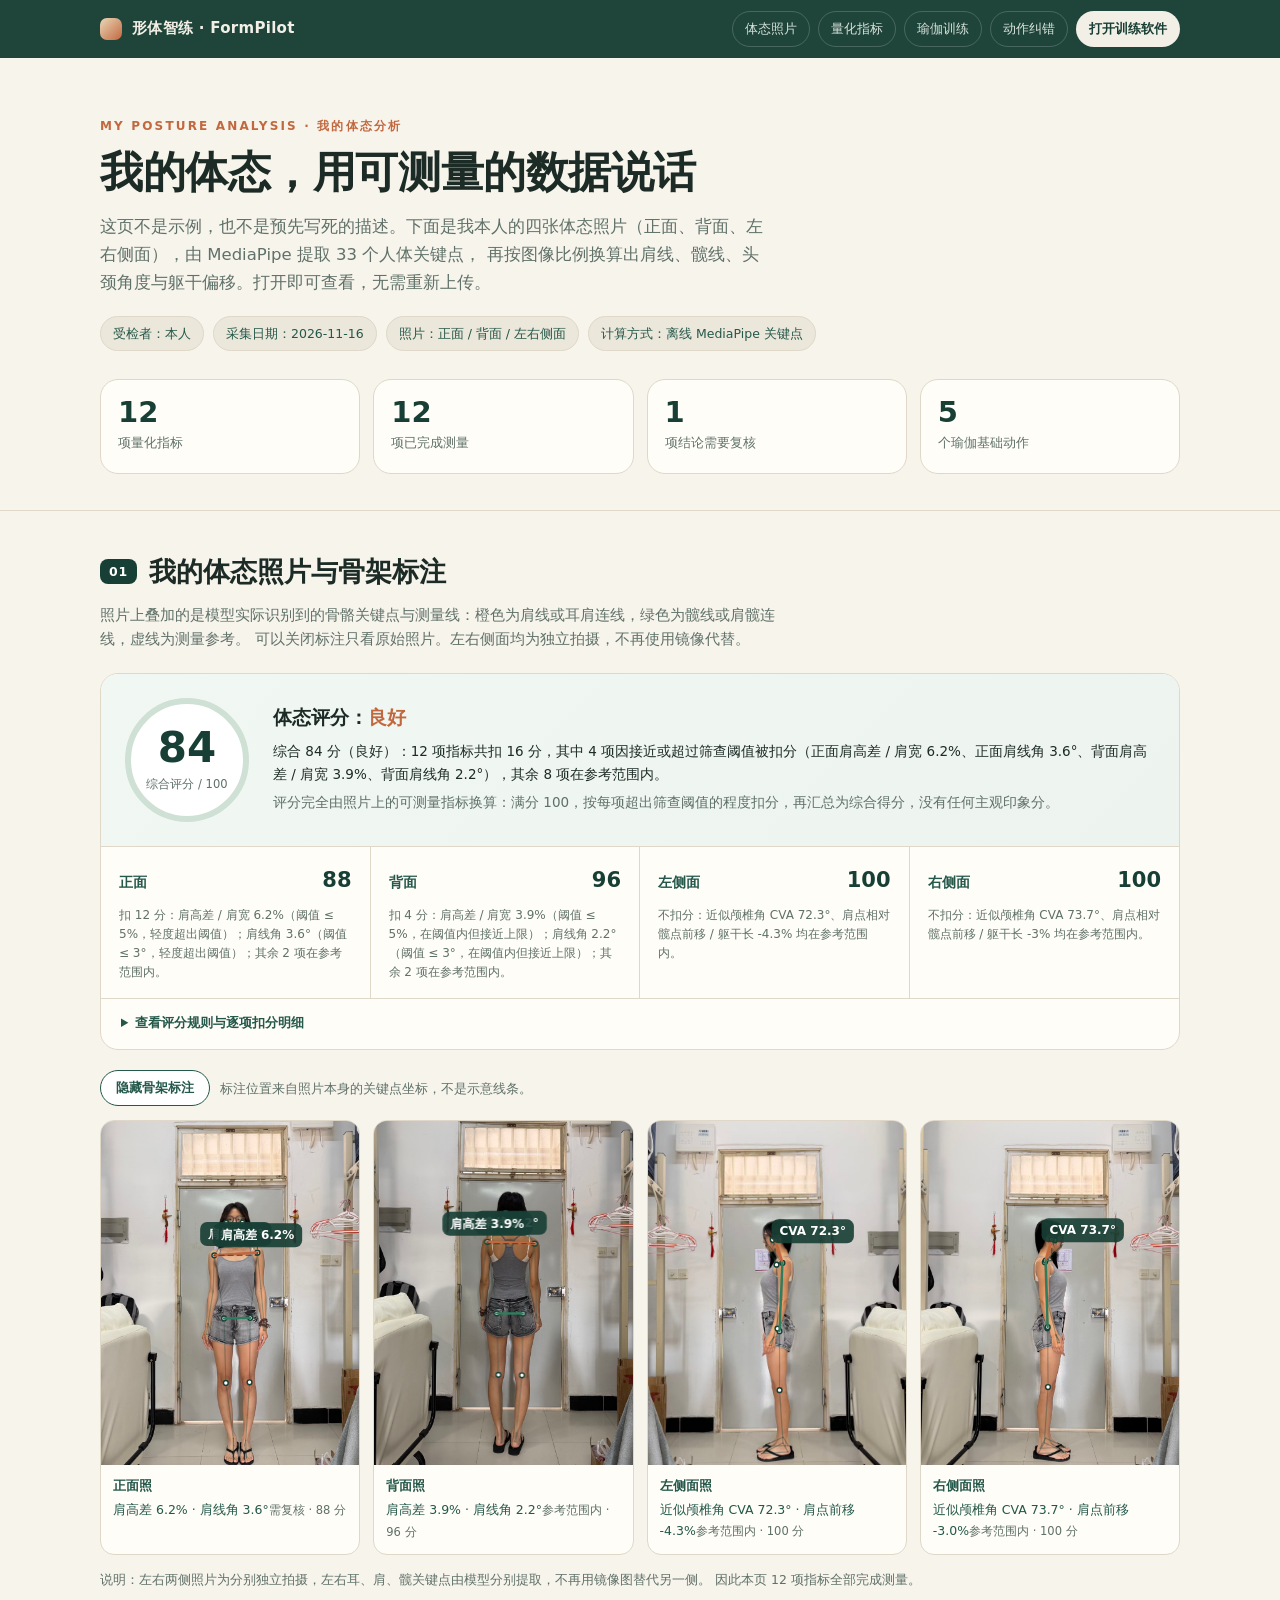
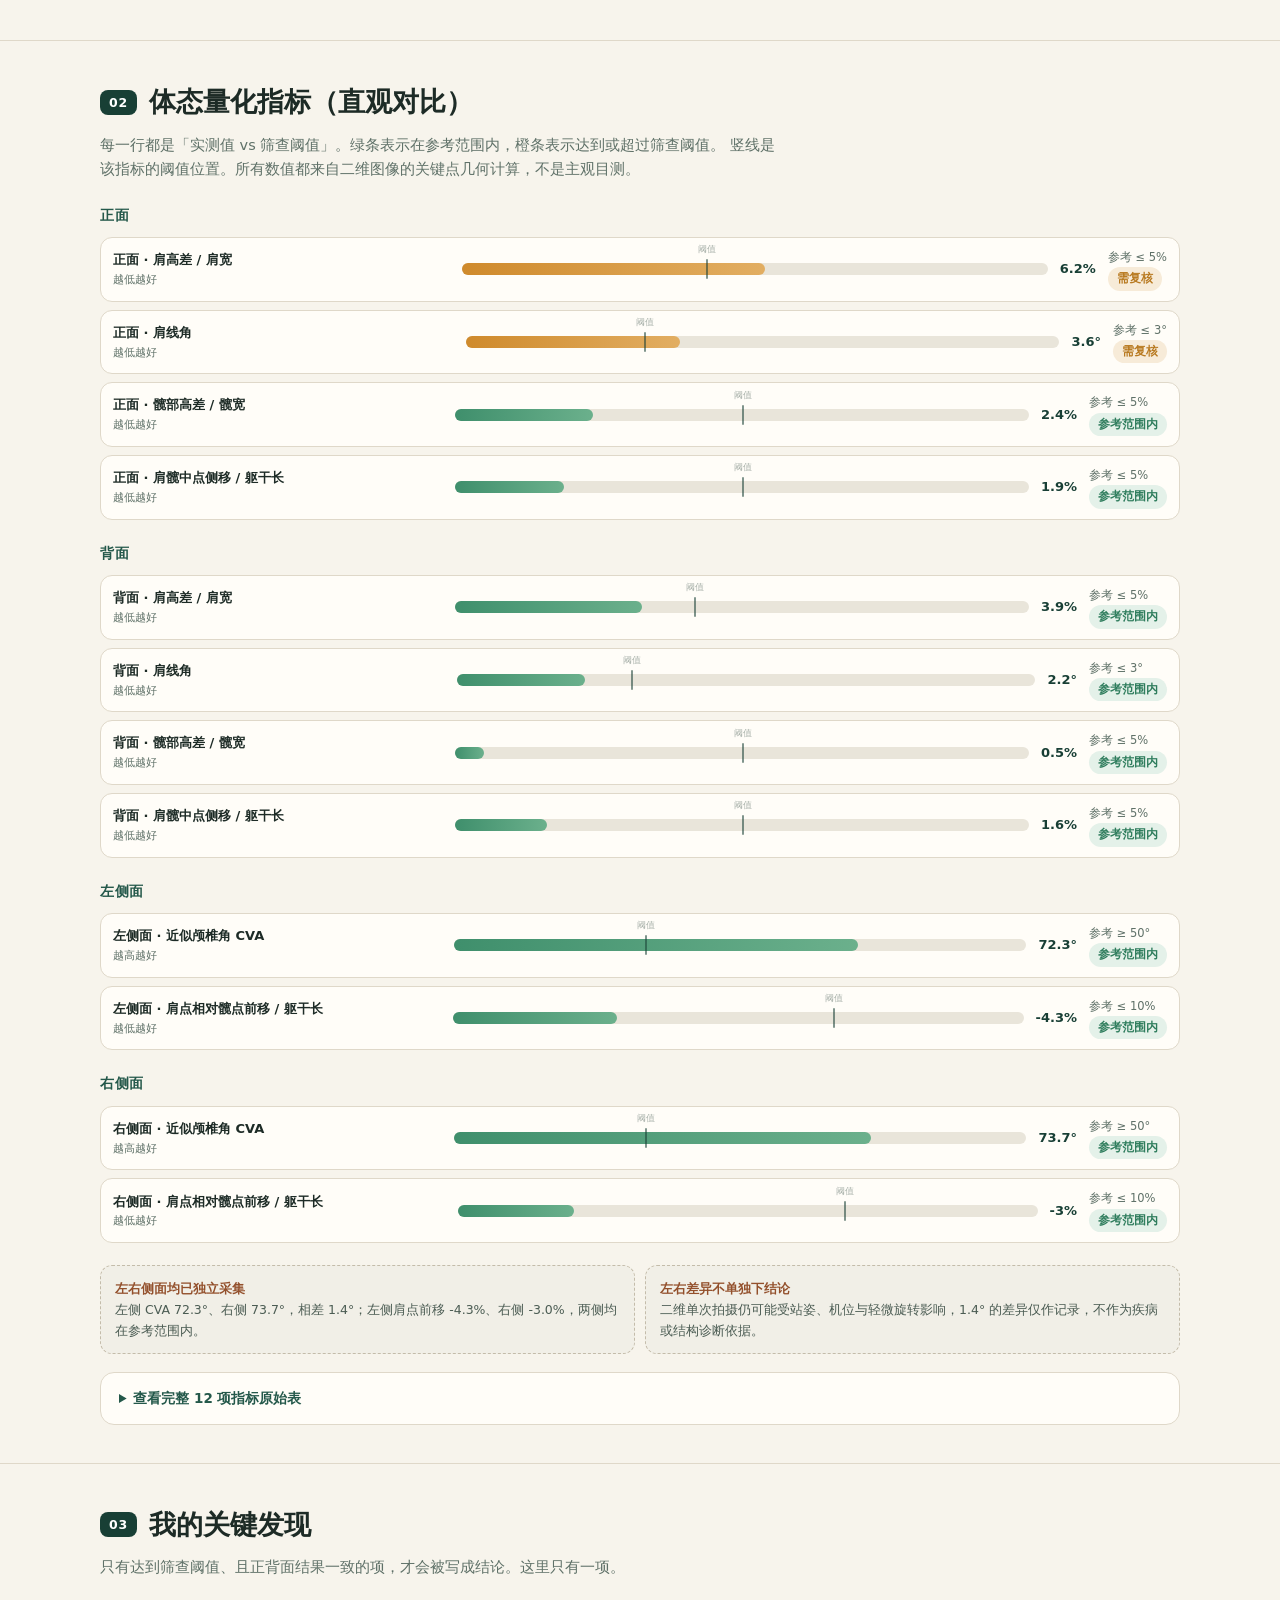
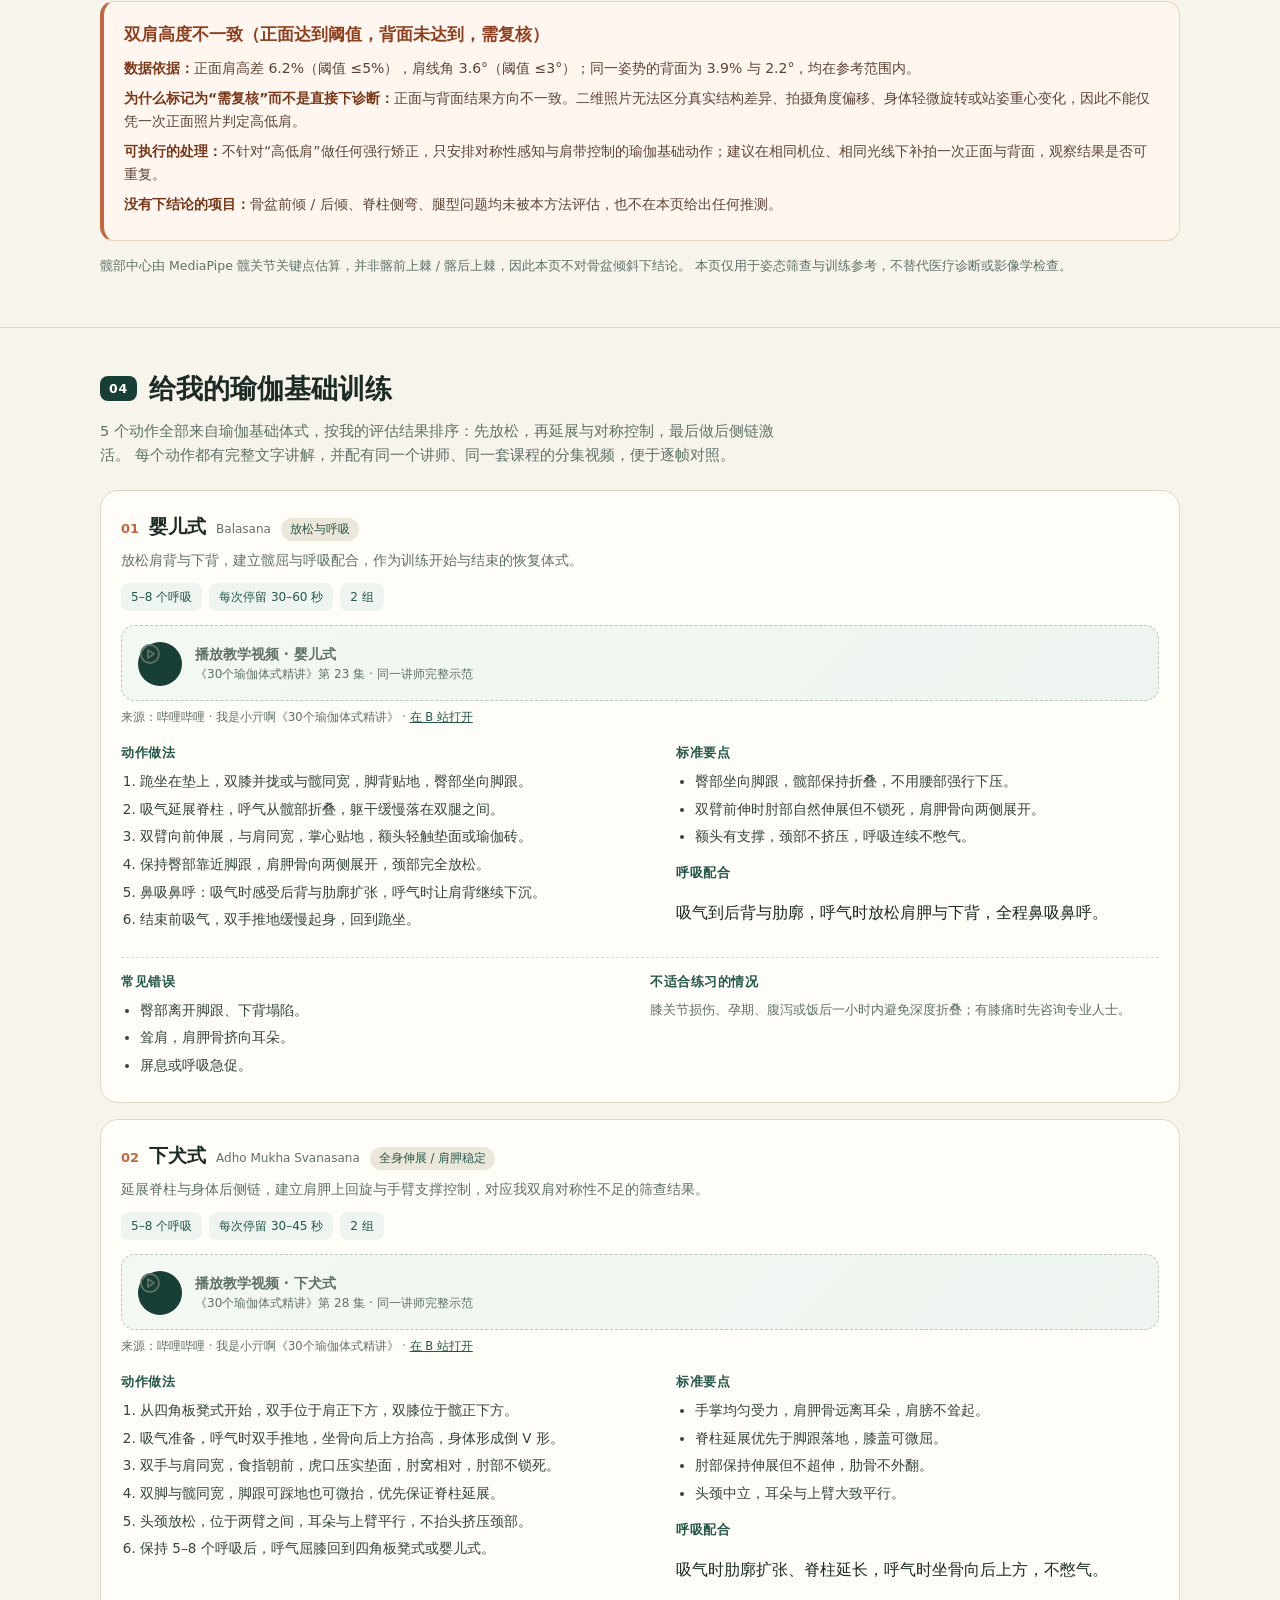
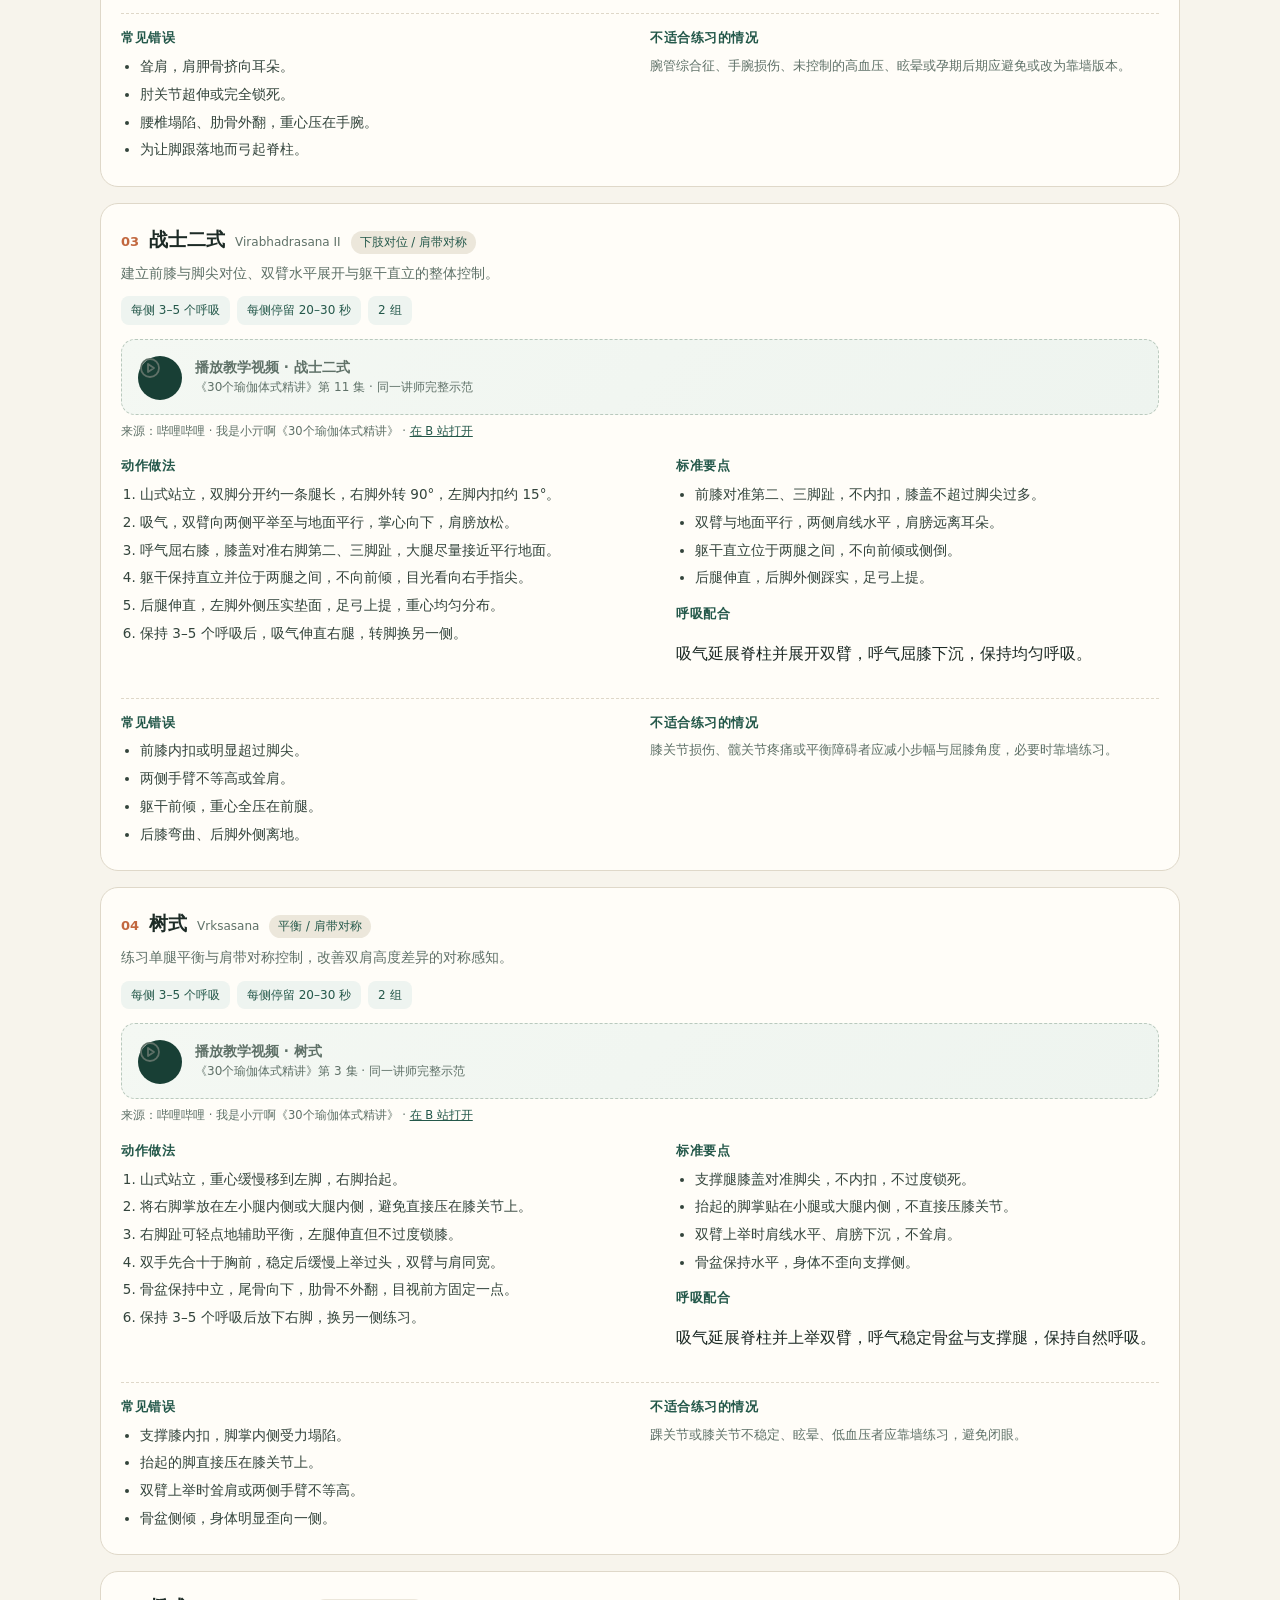
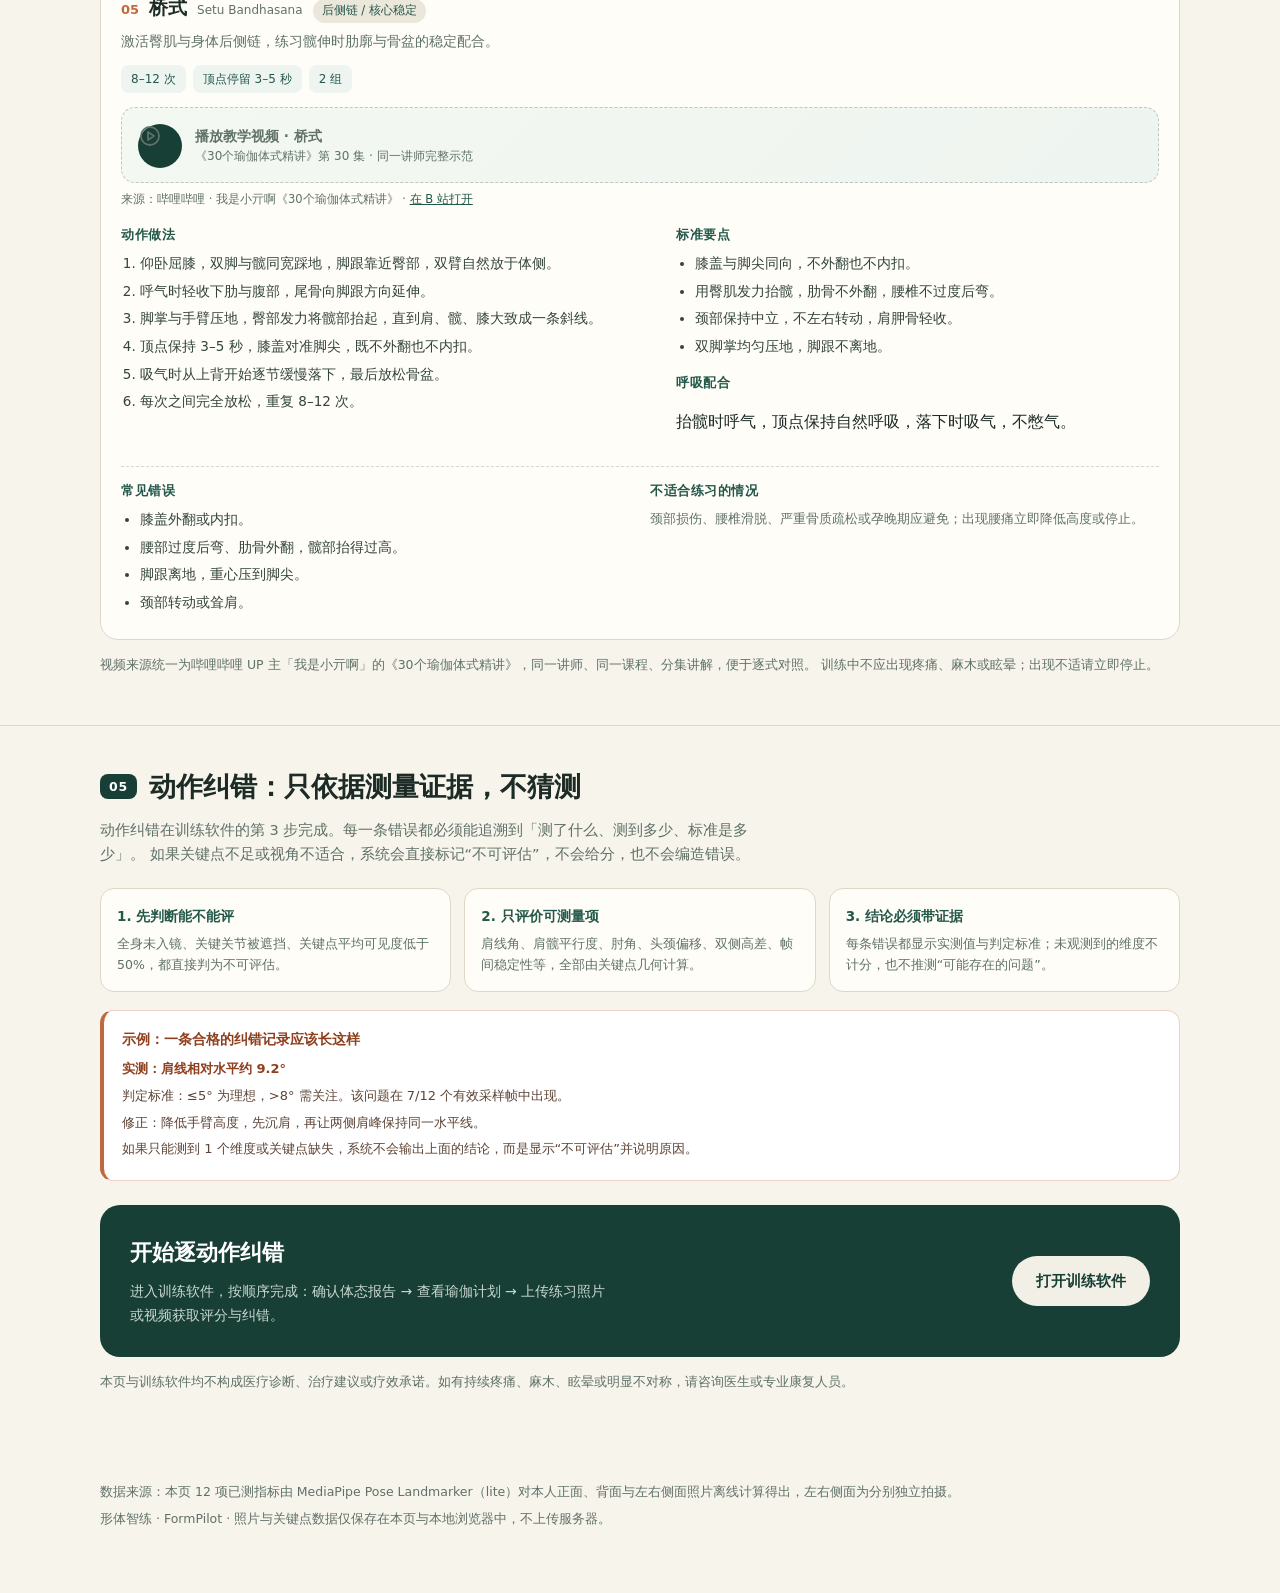
==== commit 6171ea96: "Add measurable posture score panel to photo section Derive a 0-100 posture score from the 12 measure" ====
--- a/index.html
+++ b/index.html
@@ -176,6 +176,35 @@
       .btn { display: inline-block; text-decoration: none; font-weight: 700; font-size: 14.5px; background: #f2efe6; color: var(--forest); padding: 13px 24px; border-radius: 999px; }
       footer { padding: 32px 0 58px; font-size: 12.5px; color: var(--muted); }
       footer p { margin: 6px 0; }
+      .score-panel { margin: 18px 0 20px; background: var(--paper); border: 1px solid var(--line); border-radius: var(--radius); overflow: hidden; }
+      .score-top { display: grid; grid-template-columns: auto 1fr; gap: 24px; align-items: center; padding: 24px; background: linear-gradient(135deg, #f1f7f3, #edf3ee); border-bottom: 1px solid var(--line); }
+      .score-badge { display: flex; flex-direction: column; align-items: center; justify-content: center; width: 124px; height: 124px; border-radius: 50%; background: #fff; border: 6px solid #cfe0d4; text-align: center; }
+      .score-badge b { font-size: 42px; line-height: 1; color: var(--forest); font-variant-numeric: tabular-nums; }
+      .score-badge b small { font-size: 13px; color: var(--muted); font-weight: 600; }
+      .score-badge span { font-size: 11.5px; color: var(--muted); margin-top: 6px; }
+      .score-copy h3 { margin: 0 0 6px; font-size: 19px; }
+      .score-copy h3 em { font-style: normal; color: var(--terracotta); }
+      .score-copy p { margin: 5px 0; font-size: 13.5px; color: var(--muted); }
+      .score-copy p.strong { color: var(--ink); }
+      .score-views { display: grid; grid-template-columns: repeat(4, 1fr); }
+      .score-view { padding: 16px 18px; border-right: 1px solid var(--line); }
+      .score-view:last-child { border-right: 0; }
+      .score-view b { display: flex; align-items: baseline; justify-content: space-between; gap: 8px; font-size: 13.5px; color: var(--forest-2); }
+      .score-view b span { font-size: 21px; color: var(--forest); font-variant-numeric: tabular-nums; }
+      .score-view p { margin: 7px 0 0; font-size: 12px; color: var(--muted); line-height: 1.6; }
+      .score-rules { border-top: 1px solid var(--line); padding: 13px 20px 15px; font-size: 12.5px; color: var(--muted); }
+      .score-rules summary { cursor: pointer; font-weight: 700; color: var(--forest-2); font-size: 13px; }
+      .score-rules ul { margin: 9px 0 0; padding-left: 18px; }
+      .score-rules li { margin: 4px 0; }
+      .score-detail { margin-top: 12px; overflow-x: auto; }
+      .score-detail table { min-width: 520px; margin-top: 6px; }
+      .score-detail td.deduct { white-space: nowrap; font-weight: 700; color: var(--forest); font-variant-numeric: tabular-nums; }
+      @media (max-width: 900px) {
+        .score-top { grid-template-columns: 1fr; justify-items: start; }
+        .score-views { grid-template-columns: repeat(2, 1fr); }
+        .score-view:nth-child(2) { border-right: 0; }
+        .score-view:nth-child(-n+2) { border-bottom: 1px solid var(--line); }
+      }
       @media (max-width: 900px) {
         .photo-grid { grid-template-columns: repeat(2, 1fr); }
         .tiles { grid-template-columns: repeat(2, 1fr); }
@@ -250,6 +279,27 @@
           照片上叠加的是模型实际识别到的骨骼关键点与测量线：橙色为肩线或耳肩连线，绿色为髋线或肩髋连线，虚线为测量参考。
           可以关闭标注只看原始照片。左右侧面均为独立拍摄，不再使用镜像代替。
         </p>
+        <div class="score-panel">
+          <div class="score-top">
+            <div class="score-badge"><b id="score-total">—</b><span>综合评分 / 100</span></div>
+            <div class="score-copy">
+              <h3>体态评分：<em id="score-grade">计算中</em></h3>
+              <p class="strong" id="score-summary">正在根据四张照片的 12 项指标计算评分…</p>
+              <p>评分完全由照片上的可测量指标换算：满分 100，按每项超出筛查阈值的程度扣分，再汇总为综合得分，没有任何主观印象分。</p>
+            </div>
+          </div>
+          <div class="score-views" id="score-views"></div>
+          <details class="score-rules">
+            <summary>查看评分规则与逐项扣分明细</summary>
+            <ul>
+              <li>每项指标按「实测值 ÷ 筛查阈值」的比值决定扣分：≤0.7 不扣分；0.7–1.0 扣 2 分（在范围内但接近阈值）；1.0–1.3 扣 6 分（轻度超出）；1.3–1.6 扣 10 分（中度超出）；&gt;1.6 扣 15 分。</li>
+              <li>「越高越好」的指标（CVA）改用「阈值 ÷ 实测值」计算同一比值；肩点前移取绝对值后再比较。</li>
+              <li>综合得分 = 100 − 12 项扣分之和；90 分以上为优秀，80–89 为良好，70–79 为一般，70 以下需重点关注。</li>
+              <li>这是姿态筛查评分，只反映本次照片的静态姿态与筛查阈值的差距，不代表运动能力，也不作为疾病诊断依据。</li>
+            </ul>
+            <div class="score-detail" id="score-detail"></div>
+          </details>
+        </div>
         <div class="photo-tools">
           <button class="toggle-btn" id="skeleton-toggle" aria-pressed="true">隐藏骨架标注</button>
           <span class="hint">标注位置来自照片本身的关键点坐标，不是示意线条。</span>
@@ -631,6 +681,93 @@
             }).join('');
             return `<div class="metric-group"><h3>${group}</h3>${rows}</div>`;
           }).join('');
+        }
+
+        const DEDUCT_TIERS = [
+          { max: 0.7, deduct: 0, label: '明显优于阈值' },
+          { max: 1, deduct: 2, label: '在阈值内但接近上限' },
+          { max: 1.3, deduct: 6, label: '轻度超出阈值' },
+          { max: 1.6, deduct: 10, label: '中度超出阈值' },
+          { max: Infinity, deduct: 15, label: '明显超出阈值' }
+        ];
+
+        function displayValue(item) {
+          return `${item.value}${item.unit}`;
+        }
+
+        function metricRatio(item) {
+          const value = item.absolute ? Math.abs(item.value) : item.value;
+          if (!value) return 0;
+          return item.higherBetter ? item.threshold / value : value / item.threshold;
+        }
+
+        function metricTier(item) {
+          const ratio = metricRatio(item);
+          return DEDUCT_TIERS.find((tier) => ratio <= tier.max) || DEDUCT_TIERS[DEDUCT_TIERS.length - 1];
+        }
+
+        function renderScores() {
+          const rows = metrics.map((item) => {
+            const tier = metricTier(item);
+            return { ...item, deduct: tier.deduct, tierLabel: tier.label };
+          });
+          const totalDeduct = rows.reduce((sum, row) => sum + row.deduct, 0);
+          const score = Math.max(0, 100 - totalDeduct);
+          const grade = score >= 90 ? '优秀' : score >= 80 ? '良好' : score >= 70 ? '一般' : '需重点关注';
+
+          document.getElementById('score-total').textContent = score;
+          document.getElementById('score-grade').textContent = grade;
+
+          const groups = ['正面', '背面', '左侧面', '右侧面'];
+          const viewStats = groups.map((group) => {
+            const items = rows.filter((row) => row.group === group);
+            const deduct = items.reduce((sum, row) => sum + row.deduct, 0);
+            const hit = items.filter((row) => row.deduct > 0);
+            let desc;
+            if (deduct) {
+              desc = `扣 ${deduct} 分：${hit.map((row) => `${row.label} ${displayValue(row)}（阈值 ${row.ref}，${row.tierLabel}）`).join('；')}`;
+              if (hit.length < items.length) desc += `；其余 ${items.length - hit.length} 项在参考范围内。`;
+              else desc += '。';
+            } else {
+              desc = `不扣分：${items.map((row) => `${row.label} ${displayValue(row)}`).join('、')} 均在参考范围内。`;
+            }
+            return { group, deduct, score: 100 - deduct, desc, items };
+          });
+
+          document.getElementById('score-views').innerHTML = viewStats.map((view) => `
+            <div class="score-view">
+              <b>${view.group}<span>${view.score}</span></b>
+              <p>${view.desc}</p>
+            </div>`).join('');
+
+          const captionView = { 正面: 'front', 背面: 'back', 左侧面: 'left', 右侧面: 'right' };
+          viewStats.forEach((view) => {
+            const caption = document.querySelector(`#photo-grid figure[data-view="${captionView[view.group]}"] figcaption span`);
+            if (caption && !caption.dataset.scored) {
+              caption.dataset.scored = '1';
+              caption.textContent += ` · ${view.score} 分`;
+            }
+          });
+
+          const hits = rows.filter((row) => row.deduct > 0).sort((a, b) => b.deduct - a.deduct);
+          document.getElementById('score-summary').textContent = hits.length
+            ? `综合 ${score} 分（${grade}）：12 项指标共扣 ${totalDeduct} 分，其中 ${hits.length} 项因接近或超过筛查阈值被扣分（${hits.map((row) => `${row.group}${row.label} ${displayValue(row)}`).join('、')}），其余 ${rows.length - hits.length} 项在参考范围内。`
+            : `综合 ${score} 分（${grade}）：12 项指标全部在参考范围内，未产生扣分。`;
+
+          document.getElementById('score-detail').innerHTML = `
+            <table>
+              <thead><tr><th>视角</th><th>指标</th><th>实测</th><th>筛查阈值</th><th>判定</th><th>扣分</th></tr></thead>
+              <tbody>
+                ${rows.map((row) => `<tr>
+                  <td>${row.group}</td>
+                  <td>${row.label}</td>
+                  <td class="val">${displayValue(row)}</td>
+                  <td>${row.ref}</td>
+                  <td><span class="tag ${row.deduct ? 'warn' : 'ok'}">${row.tierLabel}</span></td>
+                  <td class="deduct">${row.deduct ? `−${row.deduct}` : '0'}</td>
+                </tr>`).join('')}
+              </tbody>
+            </table>`;
         }
 
         const CONNECTIONS = [
@@ -789,6 +926,7 @@
           document.querySelectorAll('#photo-grid figure').forEach(drawFigure);
         }
 
+        renderScores();
         renderBars();
 
         const images = [...document.querySelectorAll('#photo-grid img')];
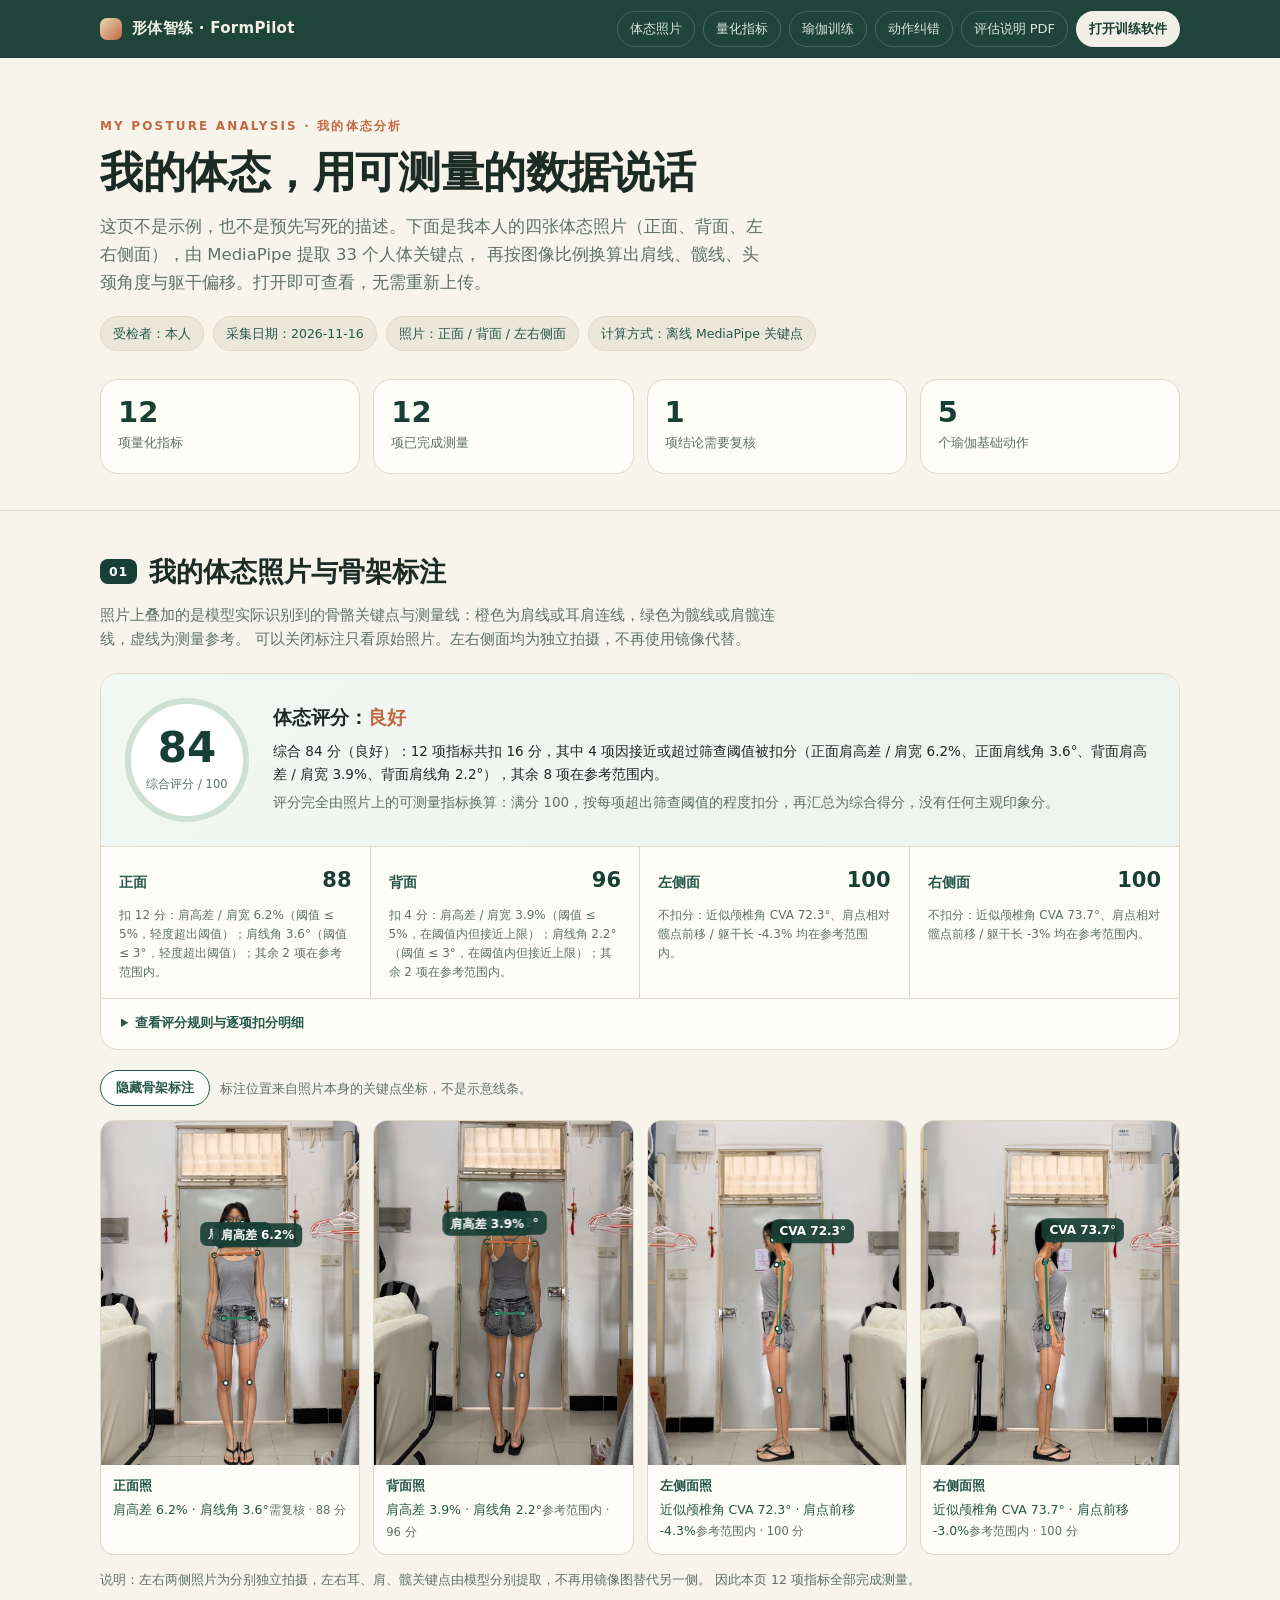
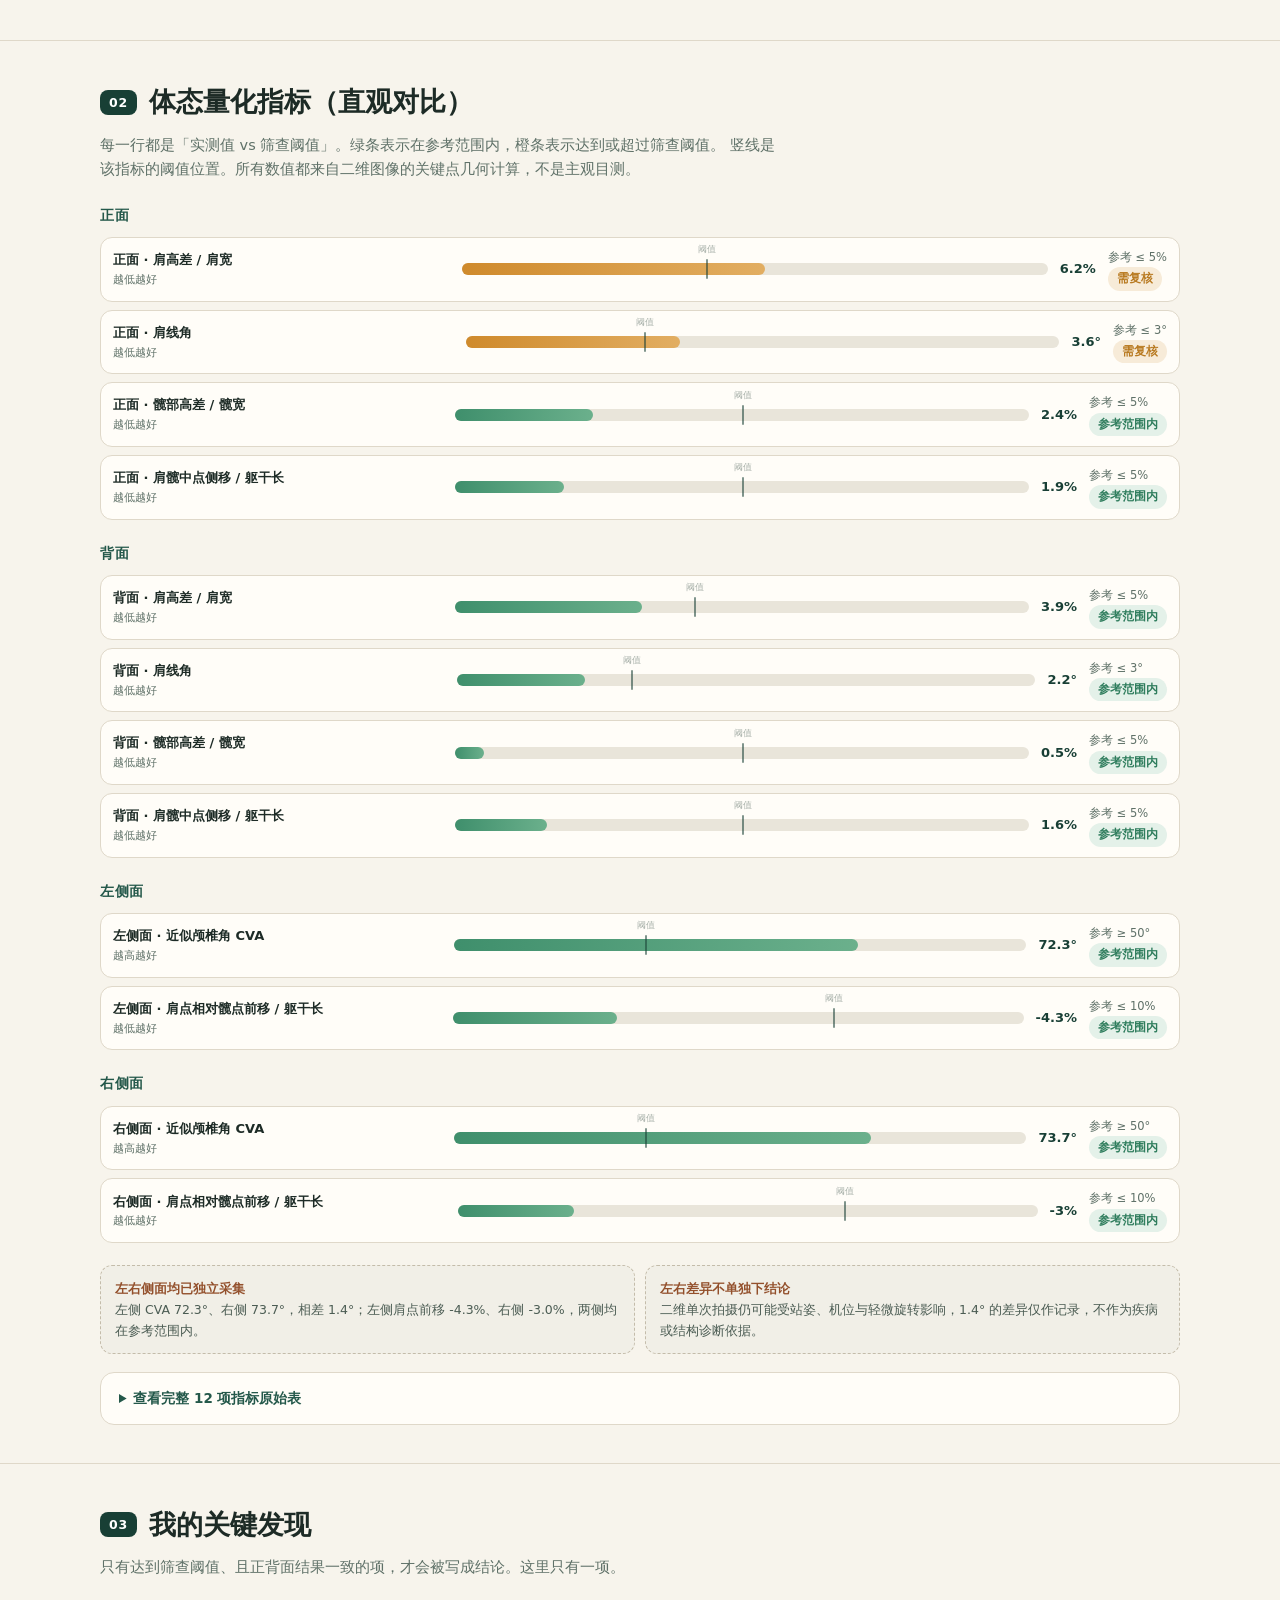
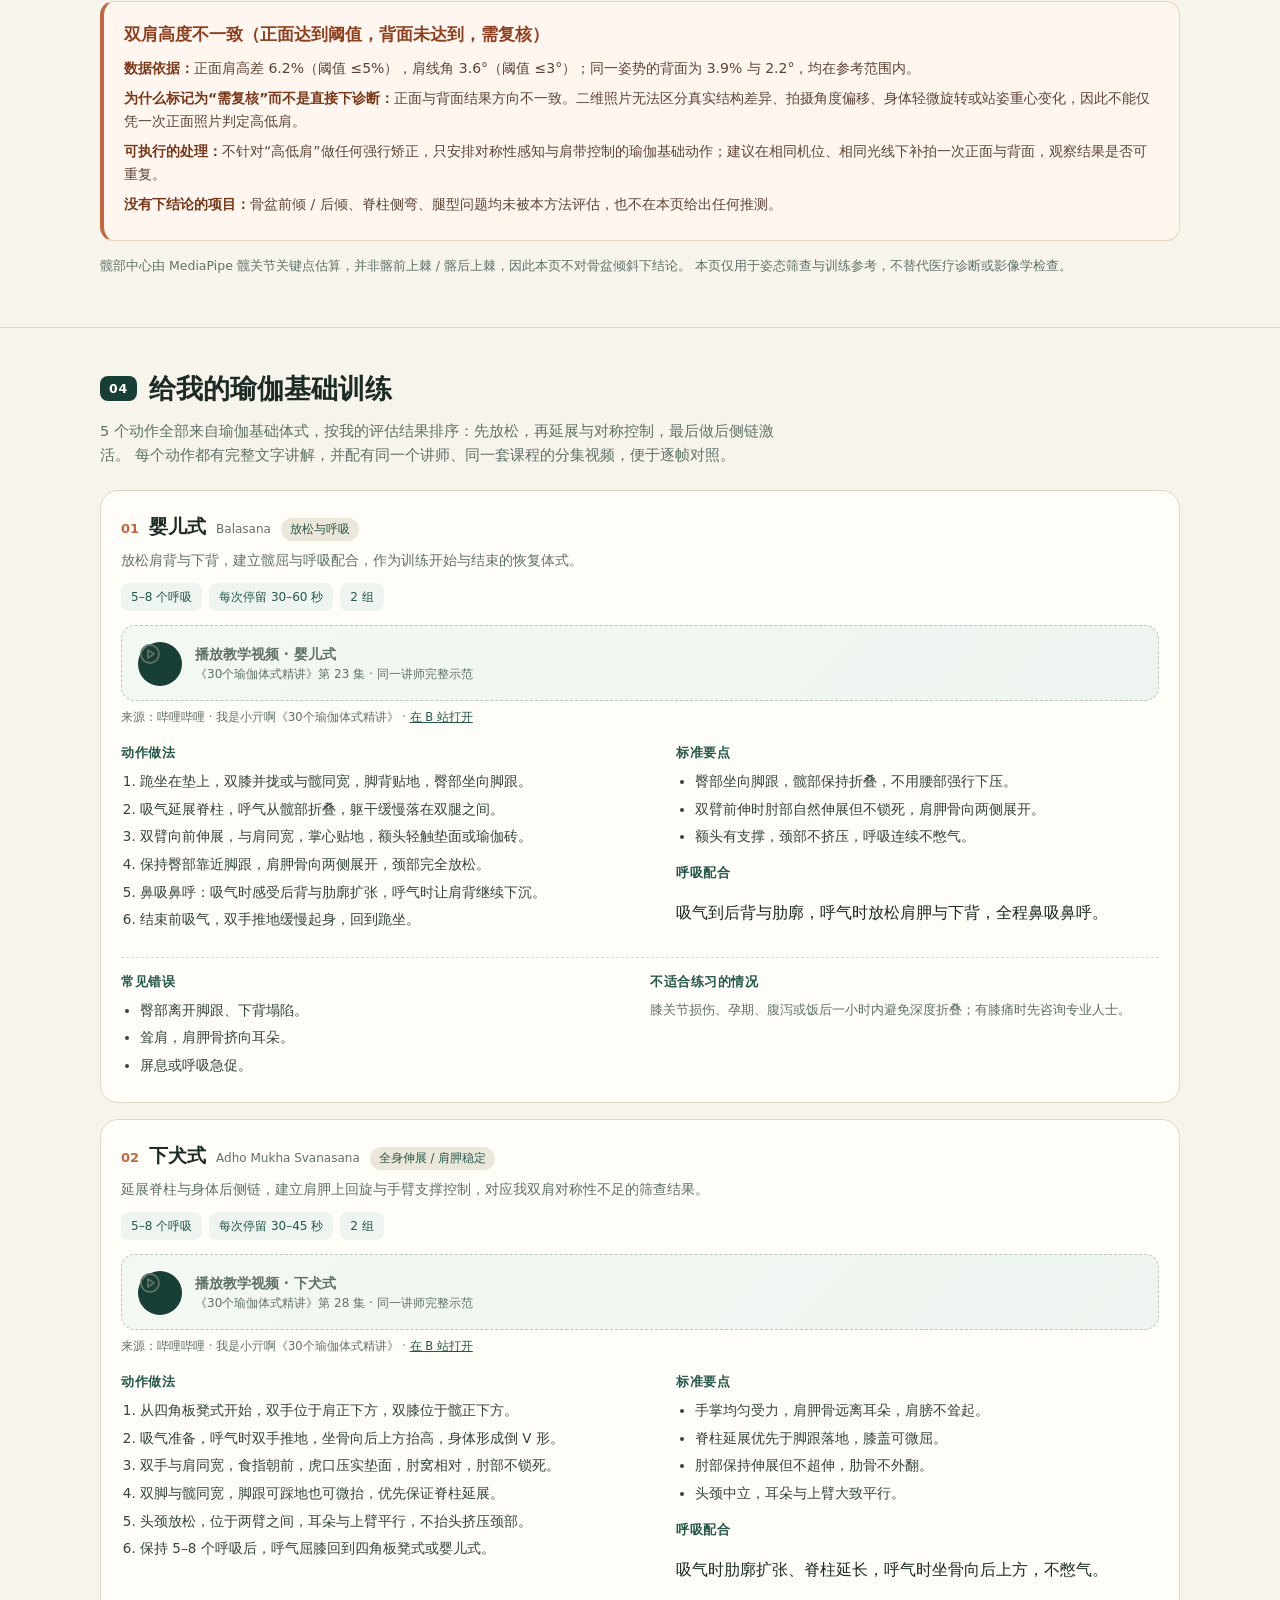
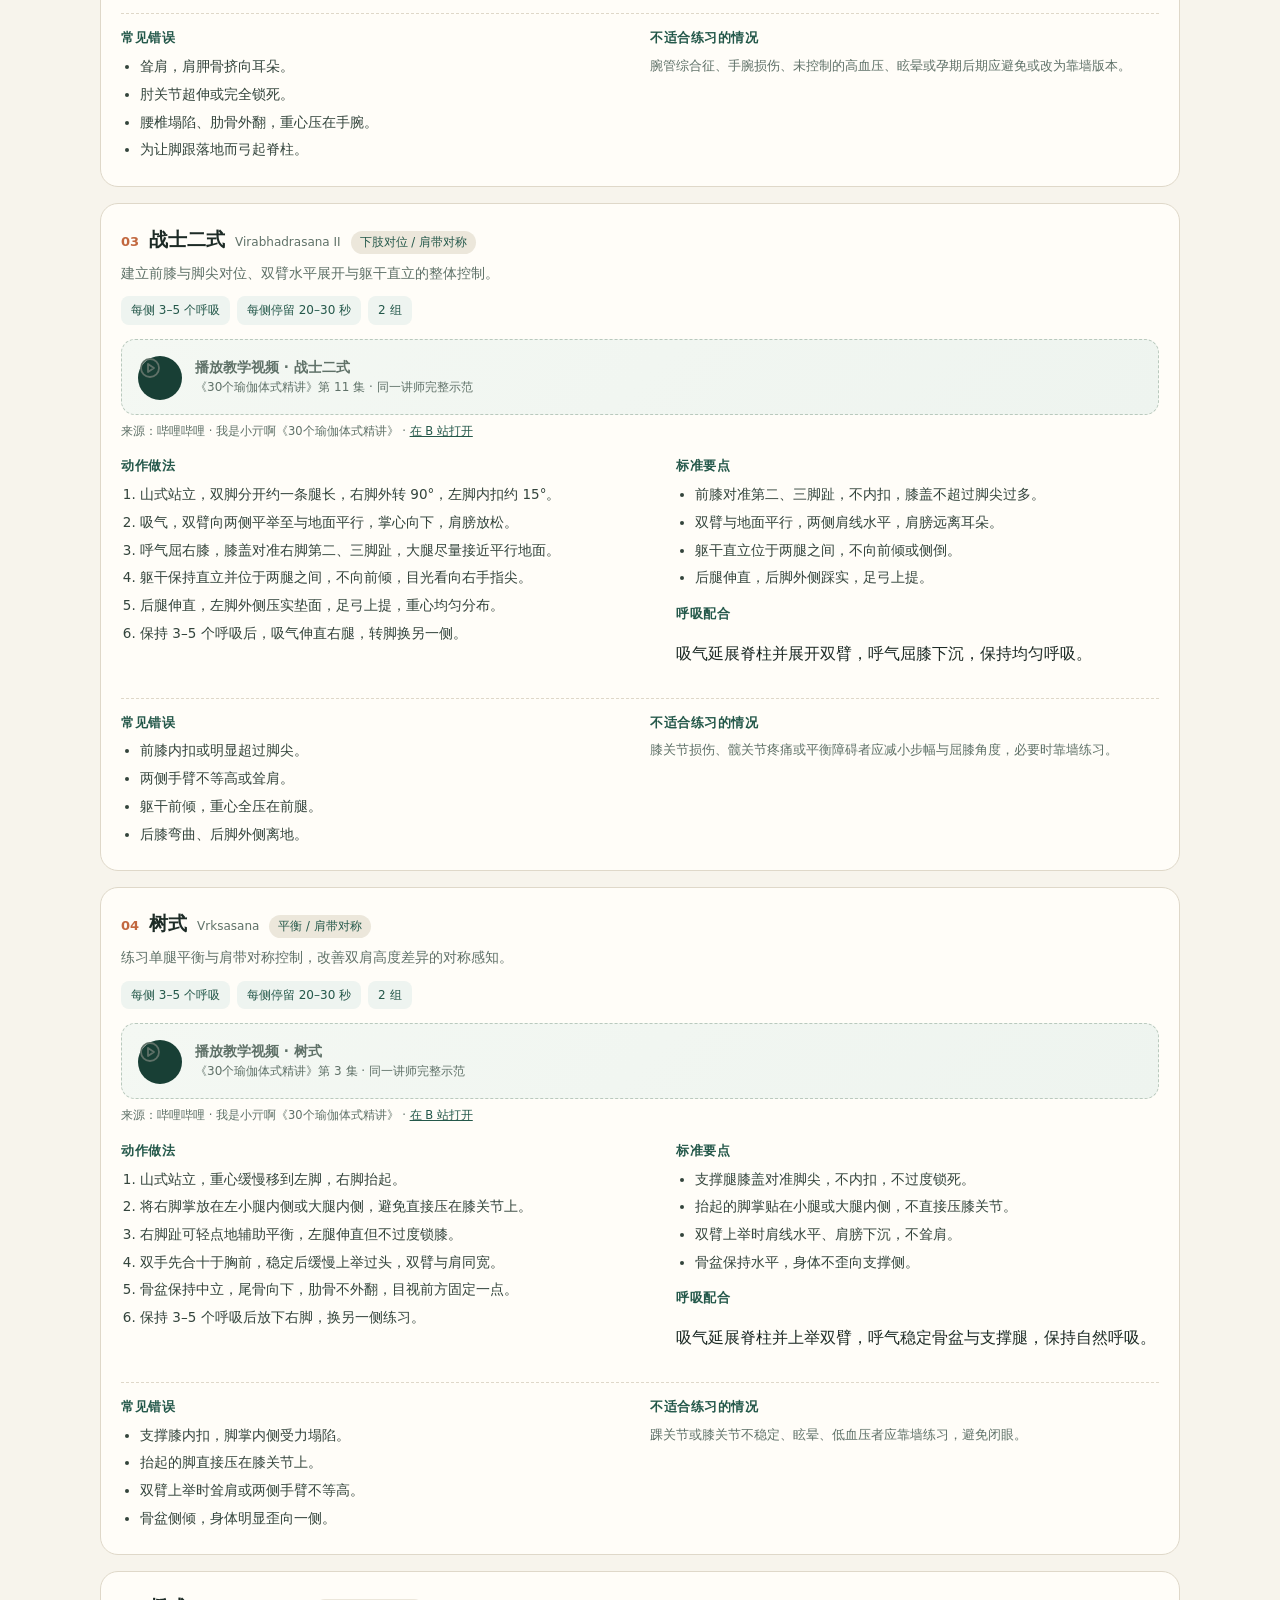
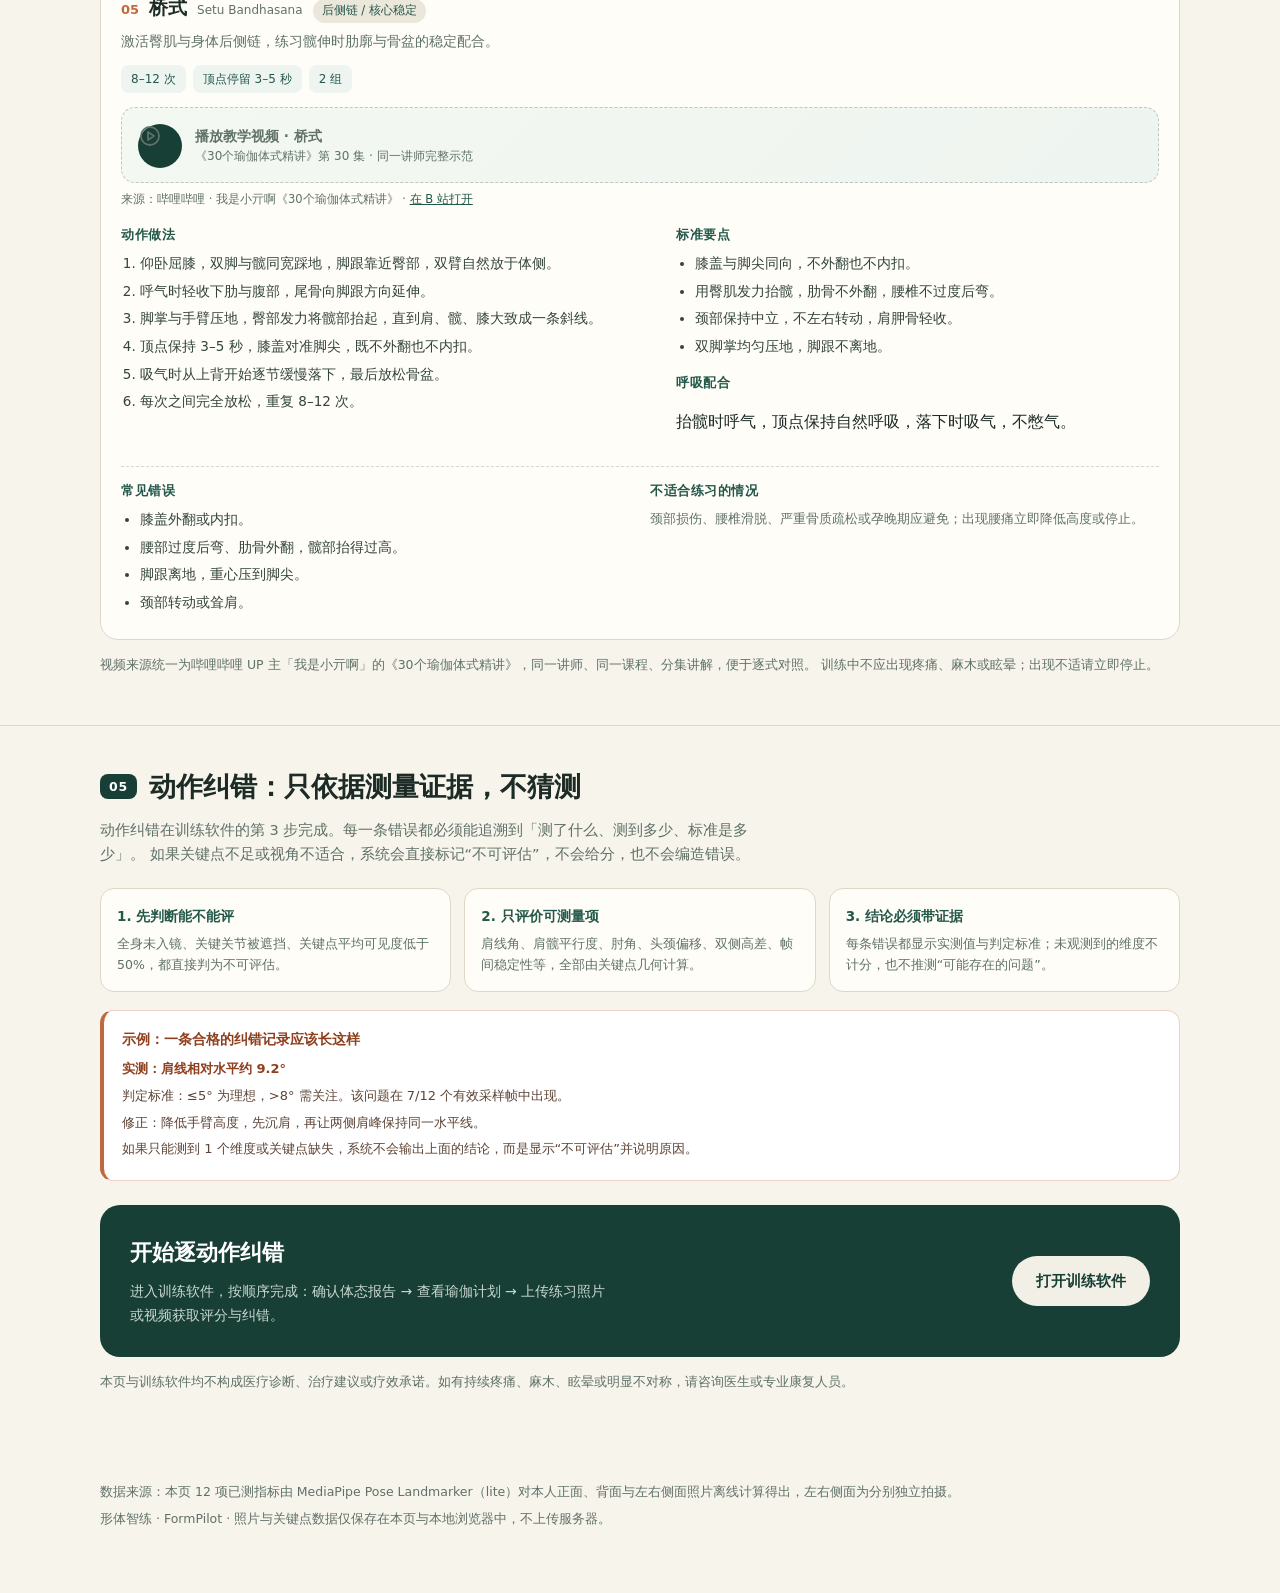
==== commit 1e317573: "Add assessment process PDF and mobile download links" ====
--- a/index.html
+++ b/index.html
@@ -244,6 +244,7 @@
           <a href="#metrics">量化指标</a>
           <a href="#yoga">瑜伽训练</a>
           <a href="#review">动作纠错</a>
+          <a href="./%E8%AF%84%E4%BC%B0%E6%B5%81%E7%A8%8B%E8%AF%B4%E6%98%8E.pdf" download>评估说明 PDF</a>
           <a class="primary" href="./app.html">打开训练软件</a>
         </nav>
       </div>
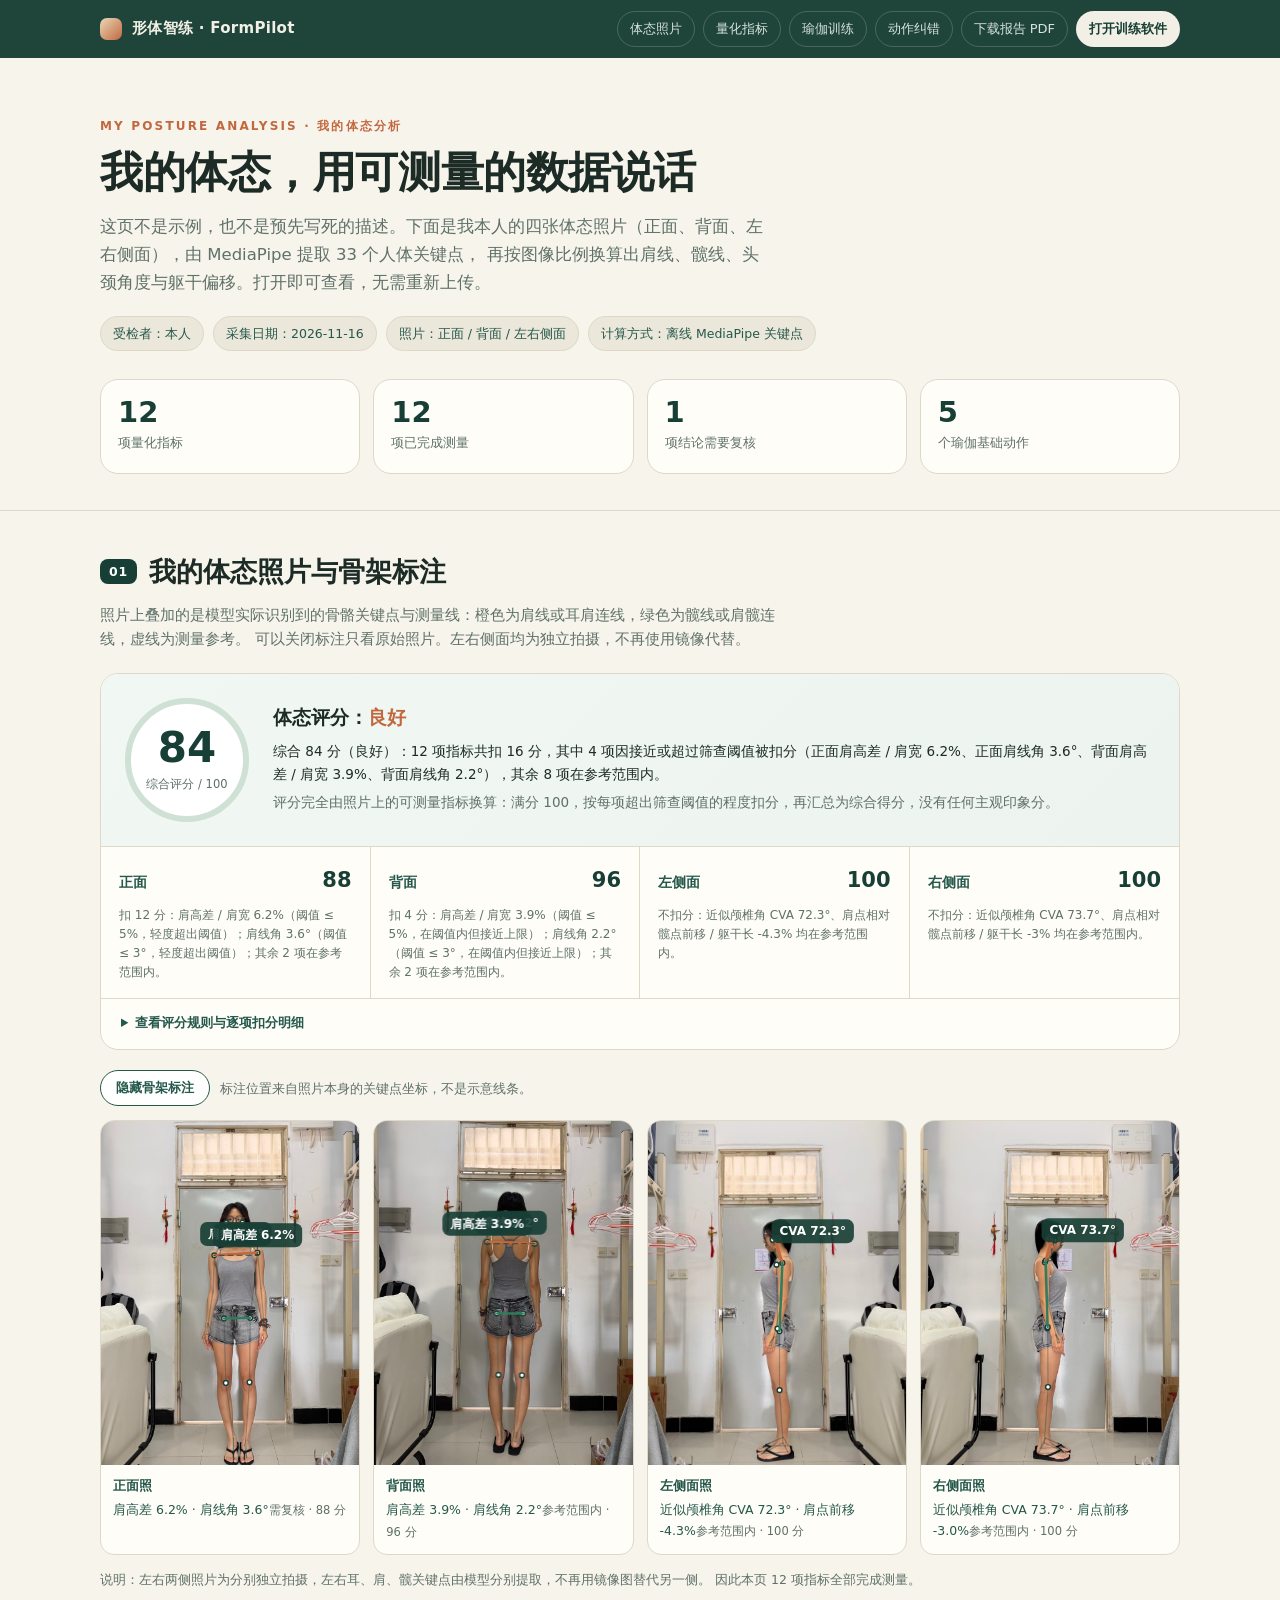
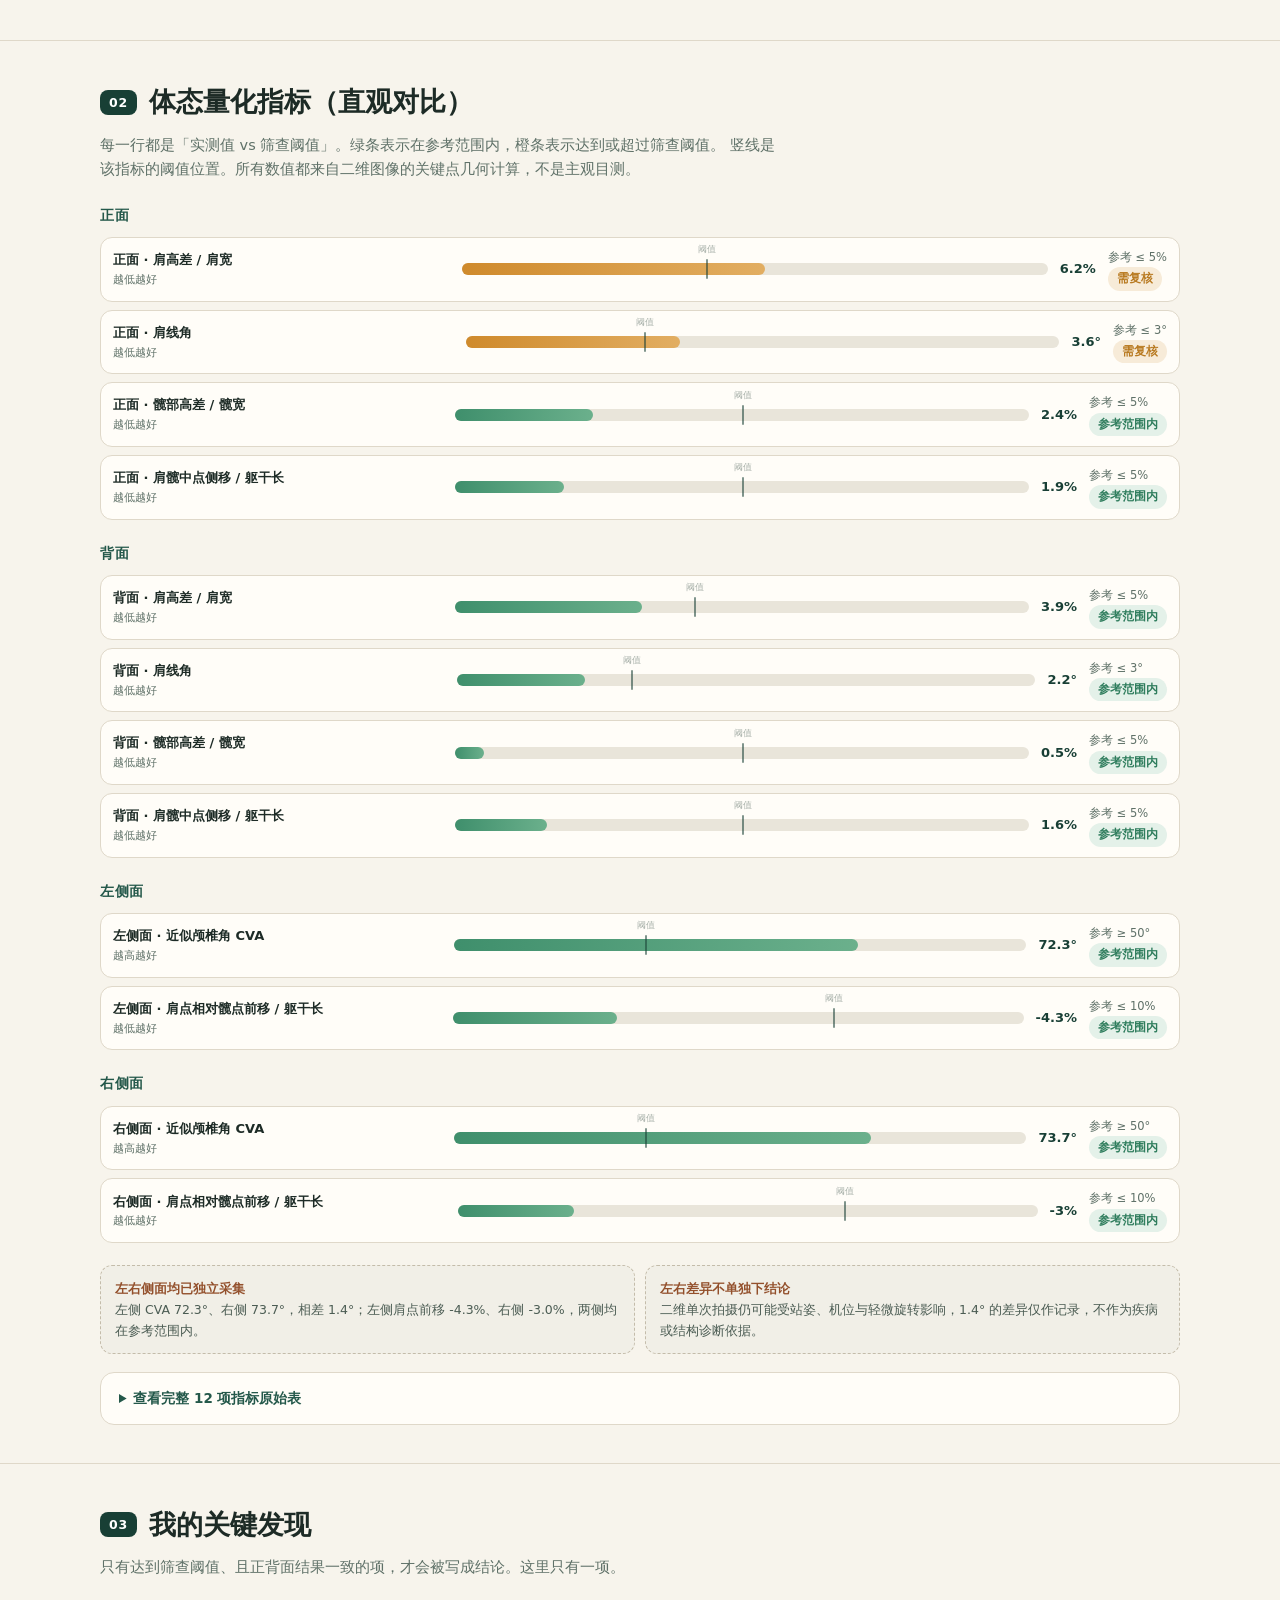
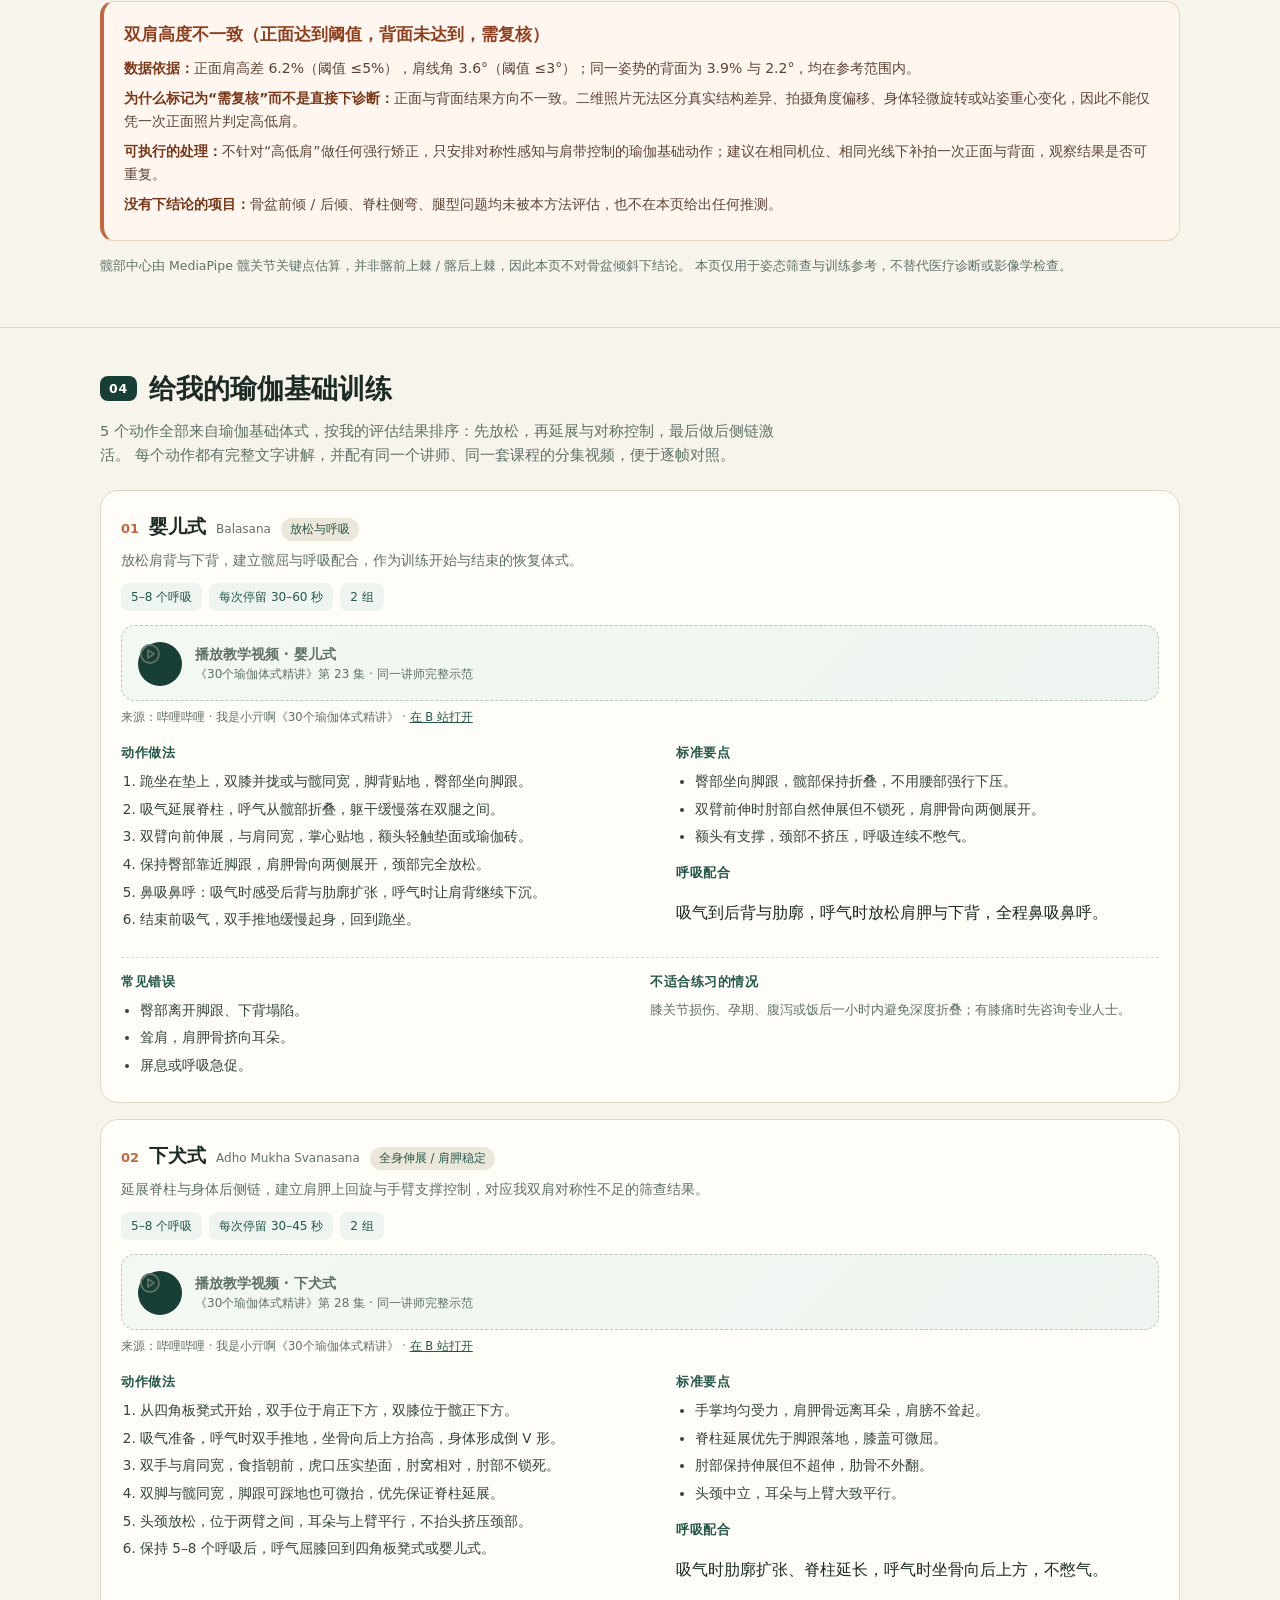
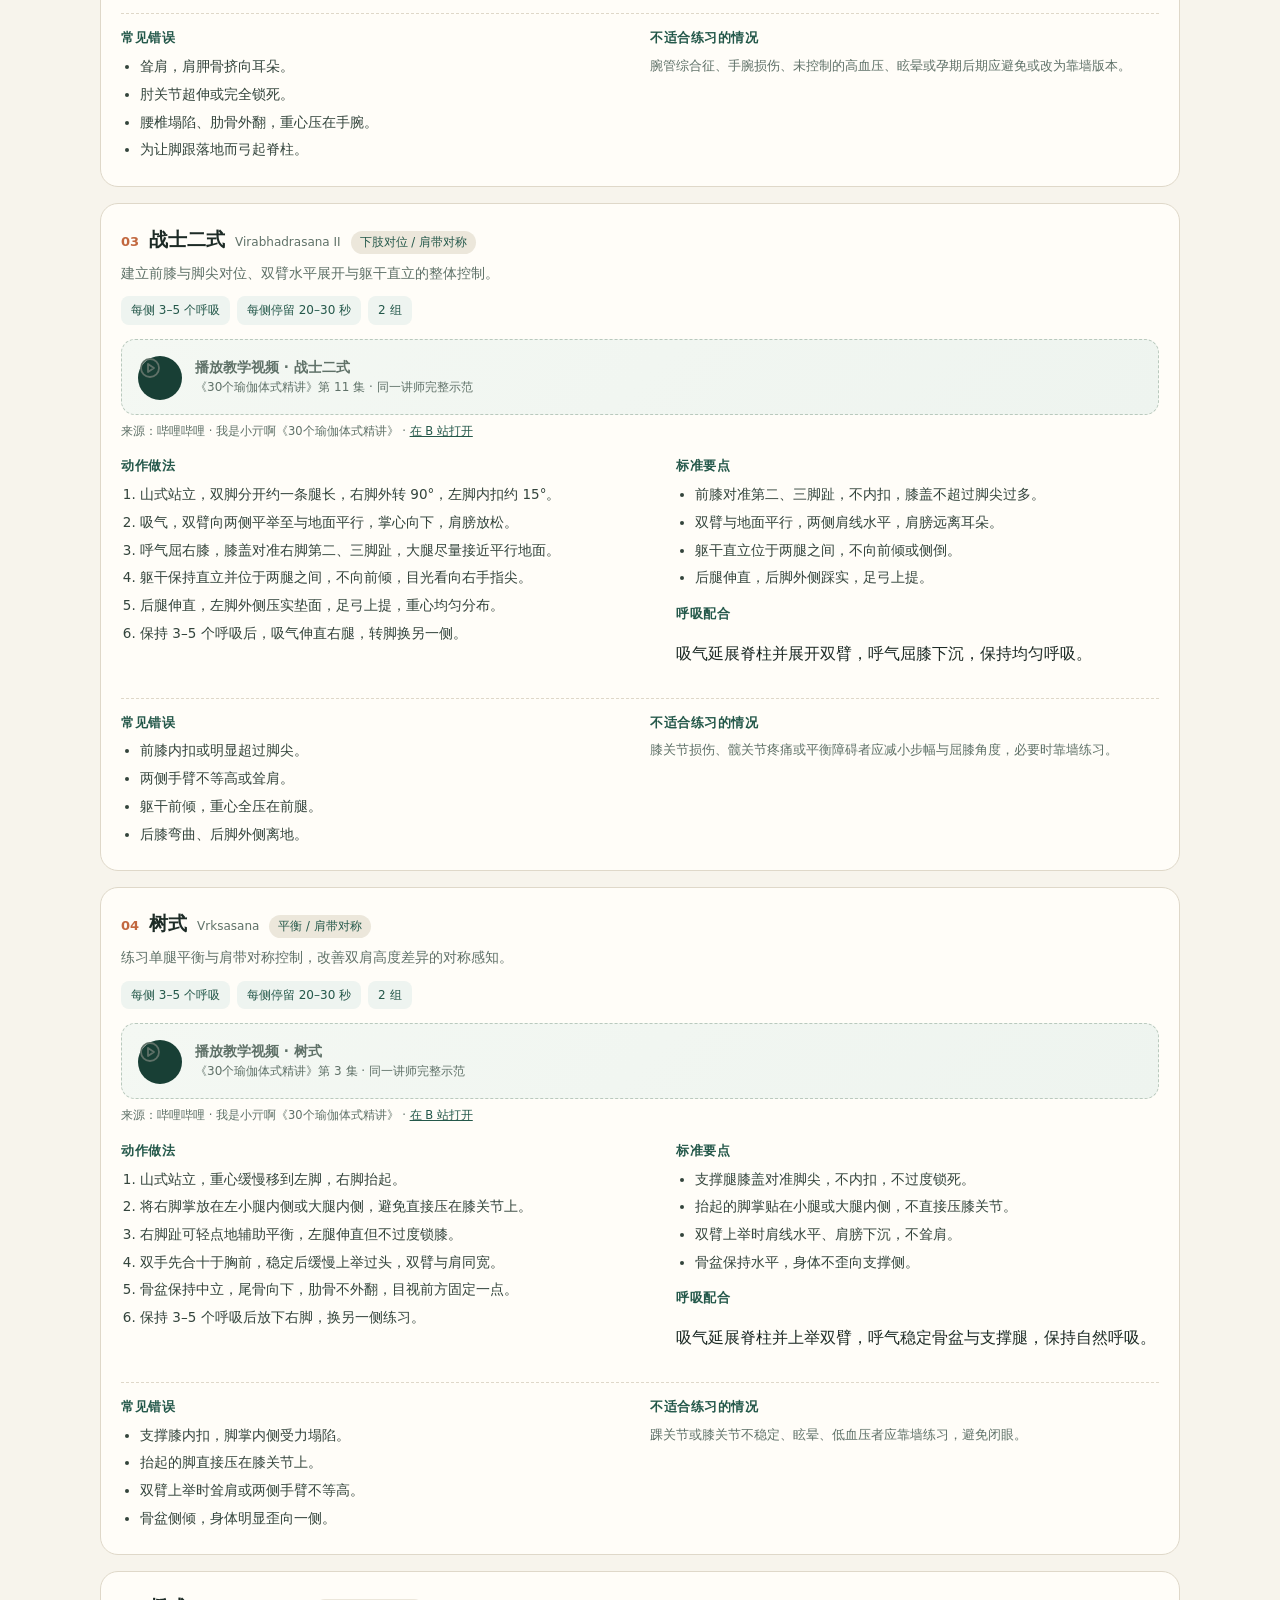
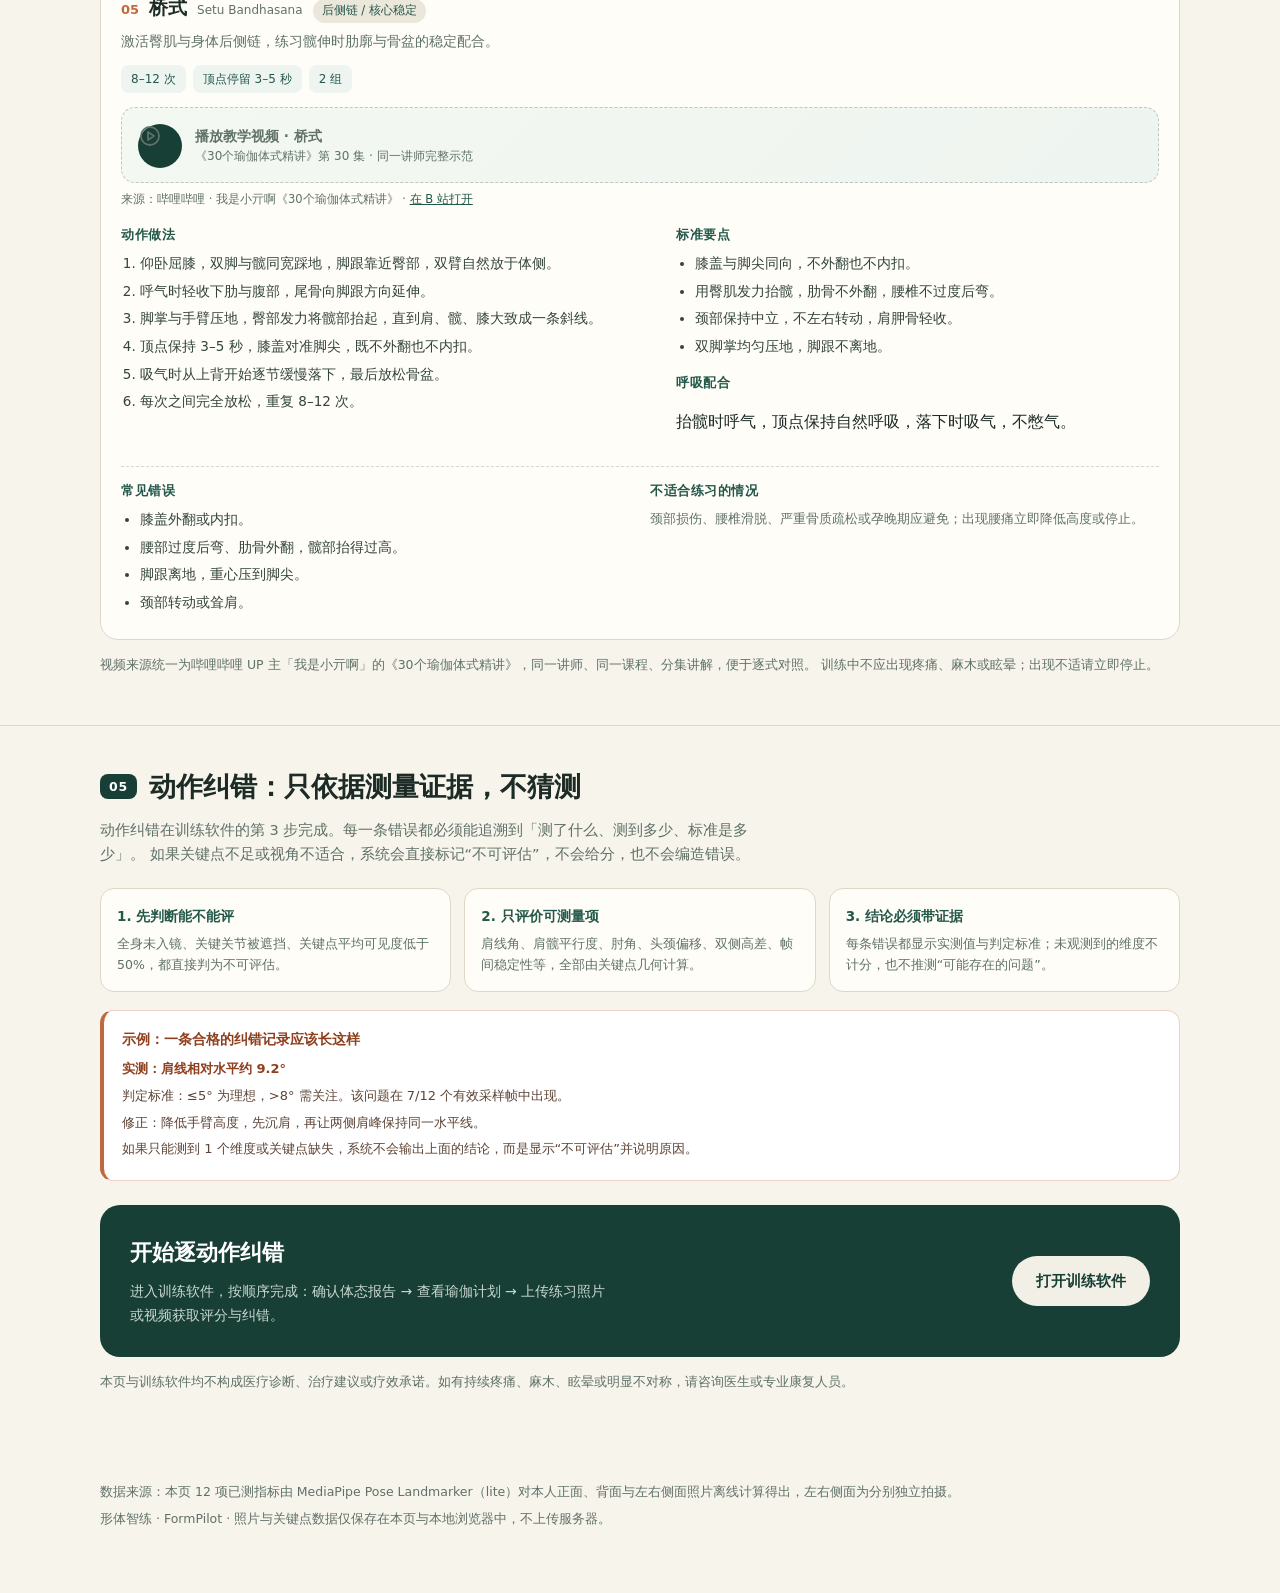
==== commit 9dd70678: "Replace guide with on-screen personal report PDF" ====
--- a/index.html
+++ b/index.html
@@ -244,7 +244,7 @@
           <a href="#metrics">量化指标</a>
           <a href="#yoga">瑜伽训练</a>
           <a href="#review">动作纠错</a>
-          <a href="./%E8%AF%84%E4%BC%B0%E6%B5%81%E7%A8%8B%E8%AF%B4%E6%98%8E.pdf" download>评估说明 PDF</a>
+          <a href="./%E6%88%91%E7%9A%84%E4%BD%93%E6%80%81%E5%88%86%E6%9E%90%E6%8A%A5%E5%91%8A.pdf" download>下载报告 PDF</a>
           <a class="primary" href="./app.html">打开训练软件</a>
         </nav>
       </div>
